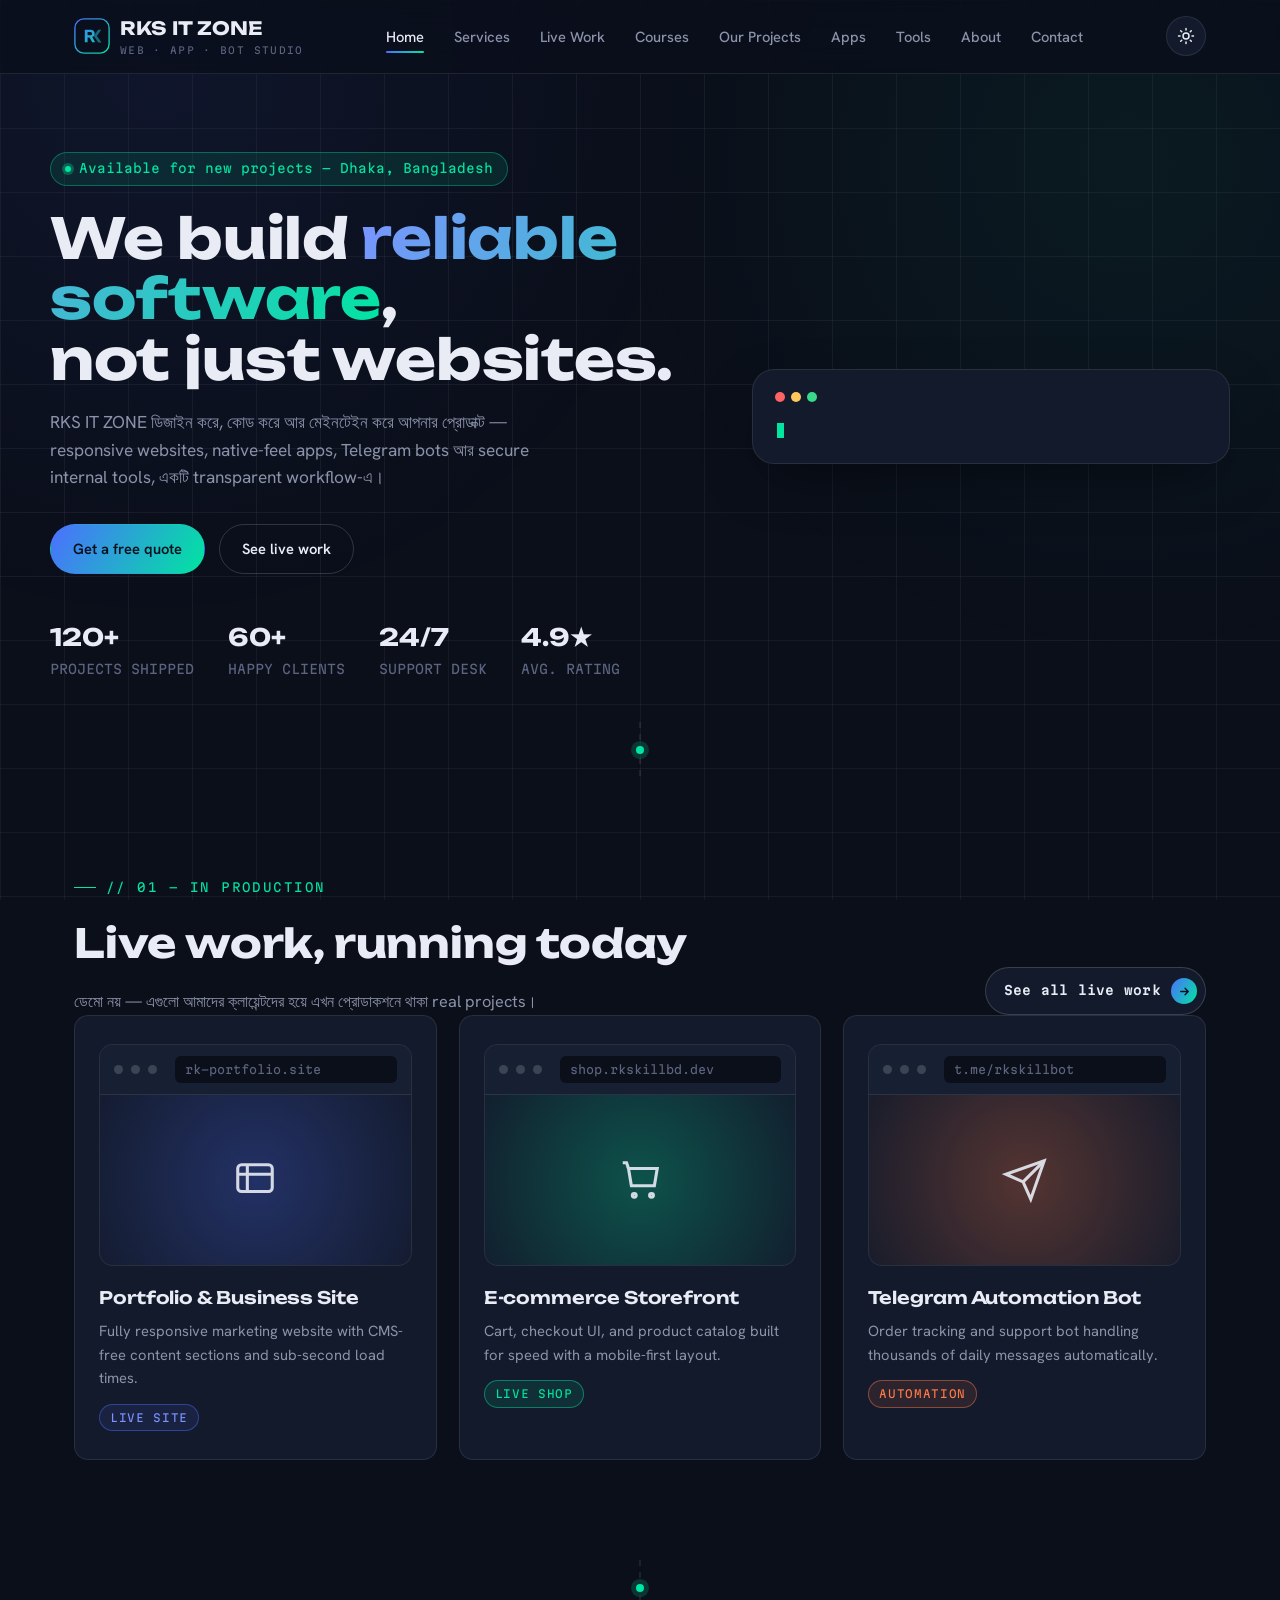
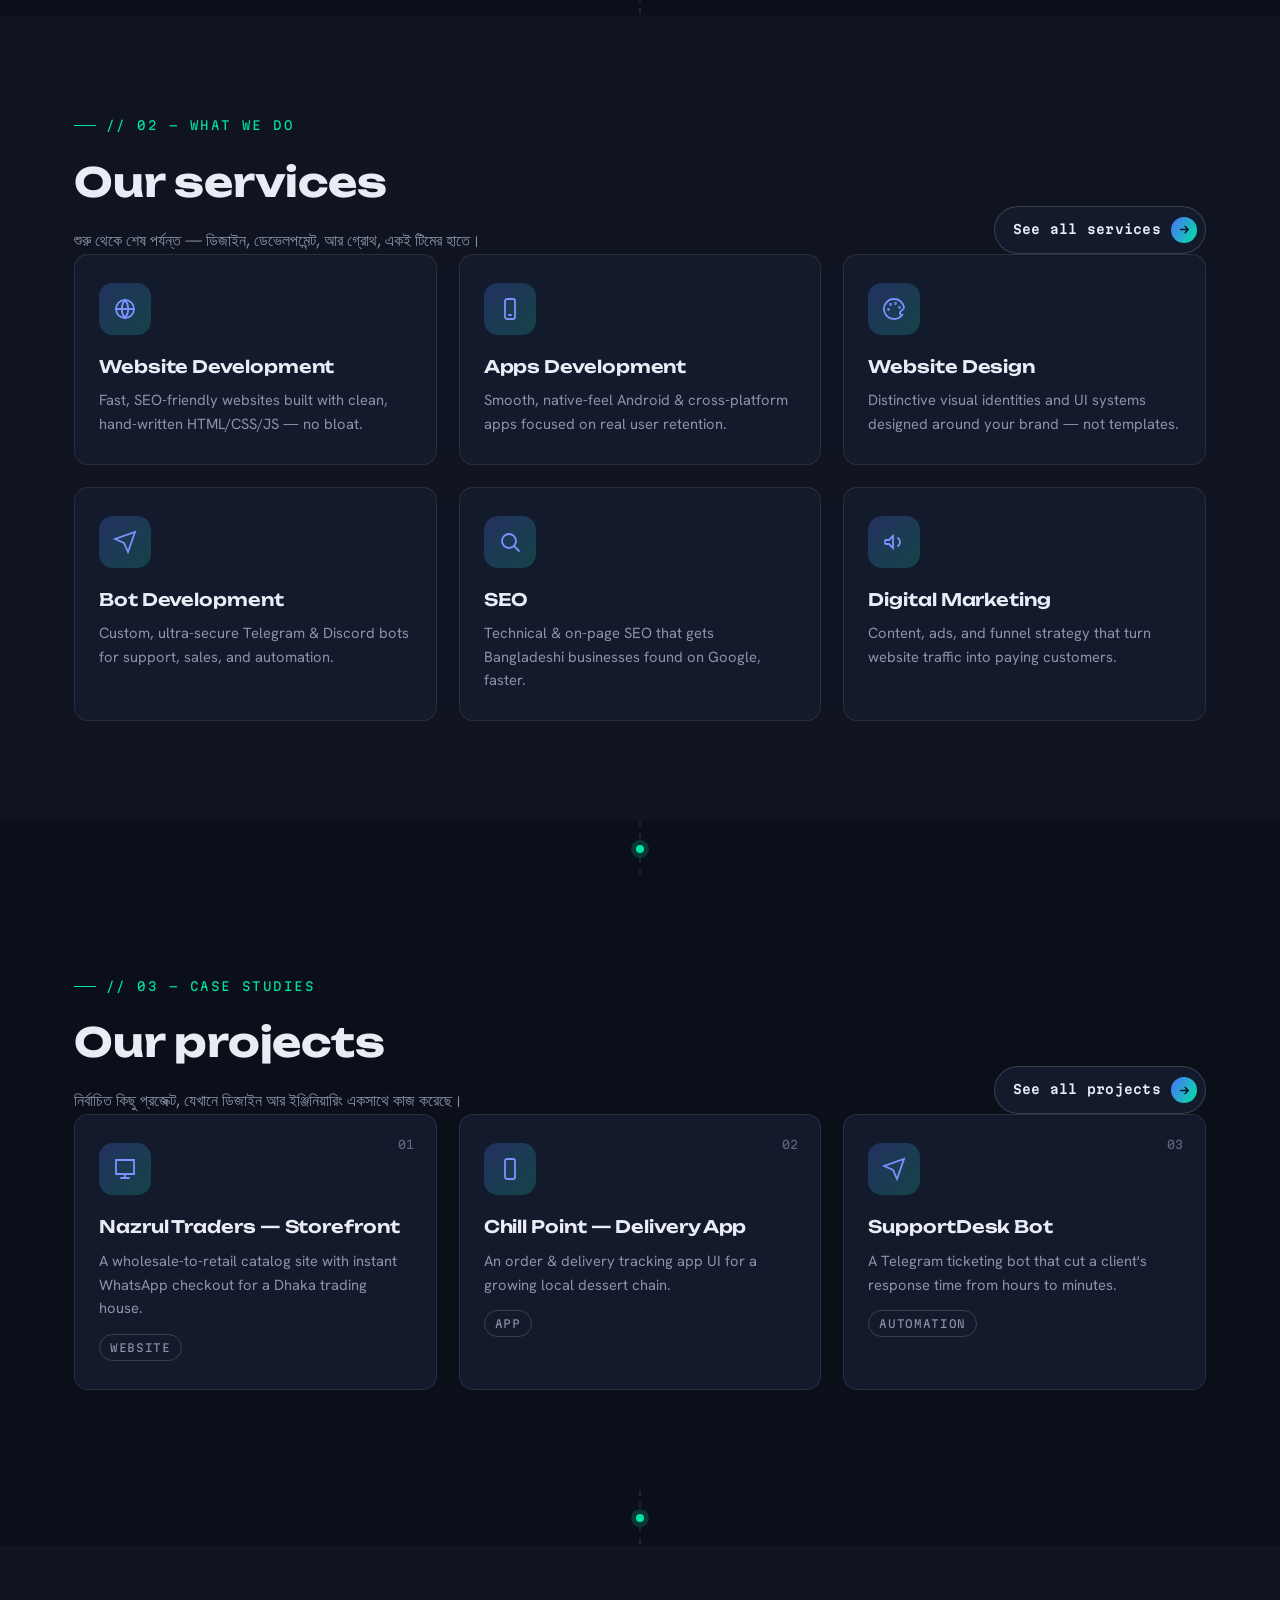
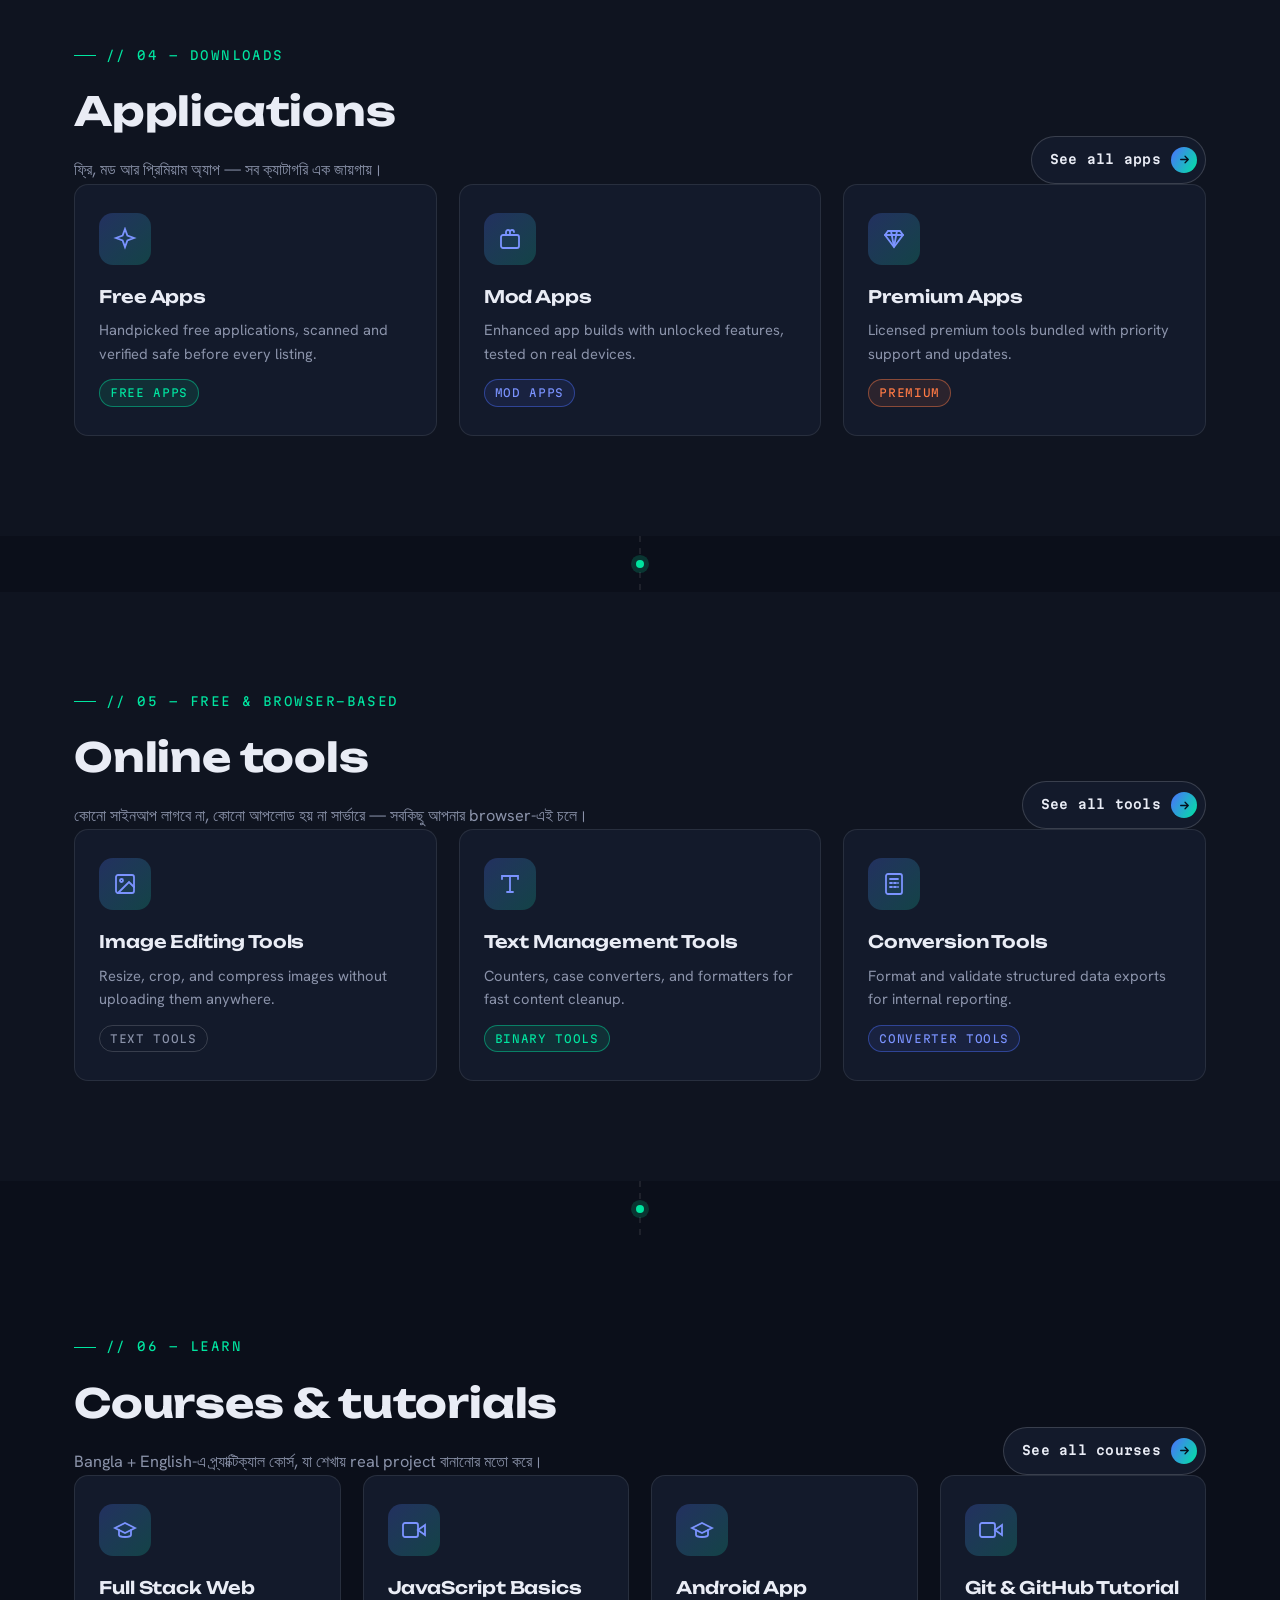
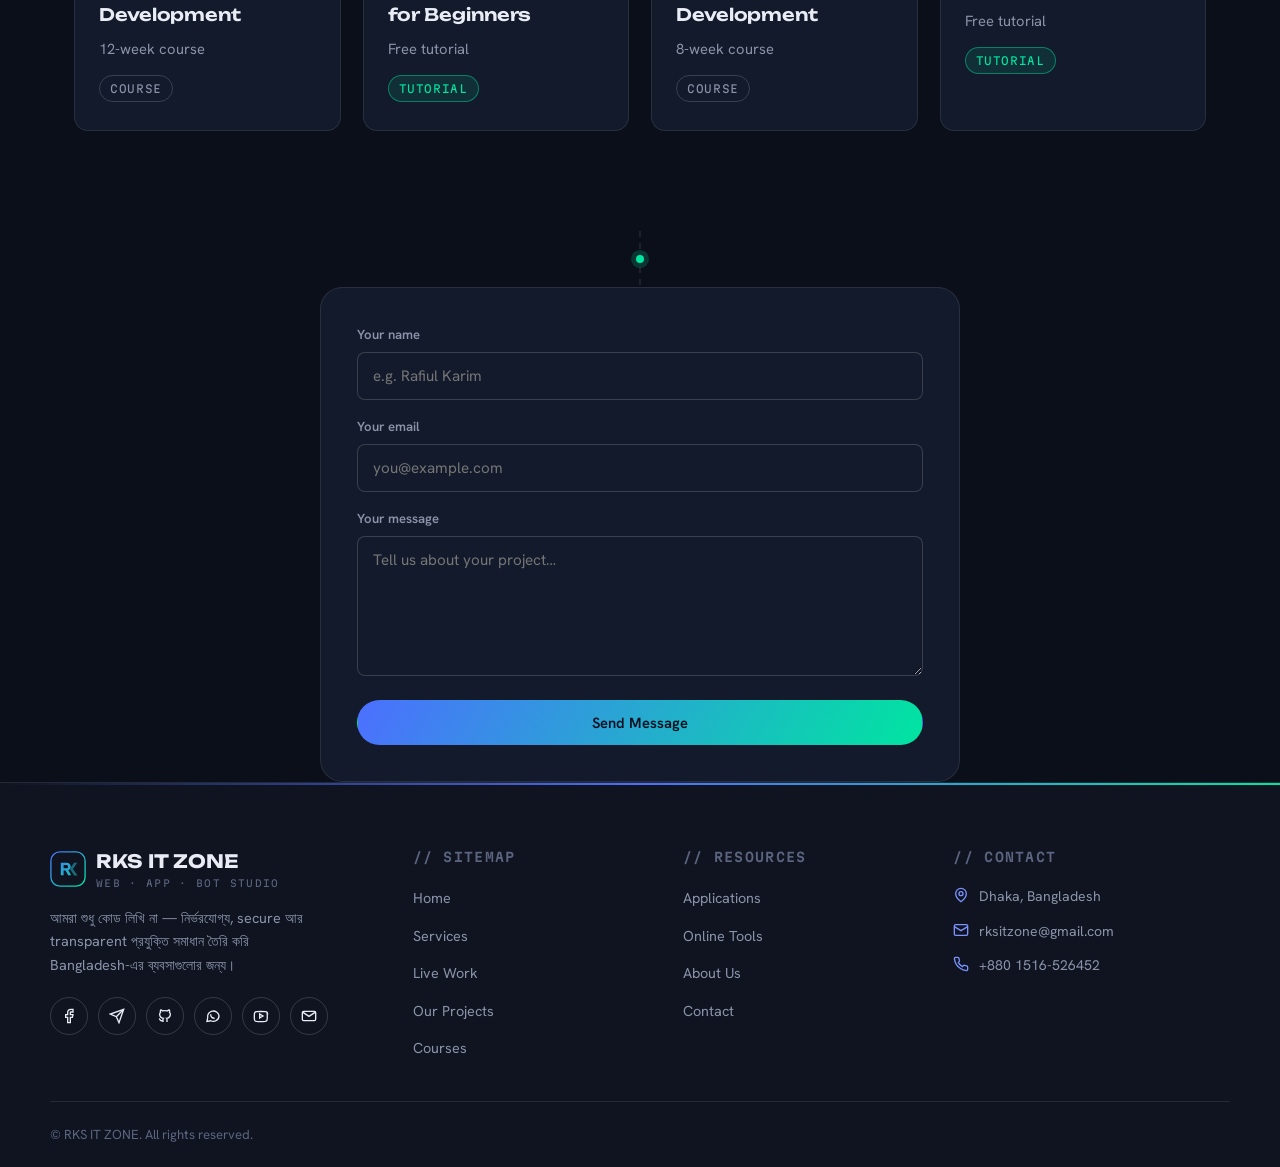
==== index.html @ 2e03ddd9 "Update index.html" ====
<!DOCTYPE html>
<html lang="en" data-theme="dark">

<head>
    <meta charset="UTF-8">
    <meta name="viewport" content="width=device-width, initial-scale=1.0">
    <title>RKS IT ZONE — Web, App &amp; Bot Development Studio in Bangladesh</title>
    <meta name="description"
        content="RKS IT ZONE is a Bangladesh-based development studio building responsive websites, mobile apps, Telegram bots, and developer tools — with a transparent, security-first workflow.">
    <link rel="icon" type="image/svg+xml" href="images/favicon.svg">
    <link rel="stylesheet" href="style.css">
    <meta name="google-site-verification" content="hAxzi0i2rWEuebNPVgdvdUCjqEjnAmSy7XuS-Y-HLOs" />
</head>

<body>
    
    <div class="circuit-bg"></div>

    <header class="site-header">
        <div class="navbar container">
            <a href="index.html" class="brand">
                <img src="images/logo.svg" alt="RKS IT ZONE logo" width="36" height="36">
                <span>RKS IT ZONE<small>Web · App · Bot Studio</small></span>
            </a>
            <nav class="nav-links" aria-label="Primary">
                <a href="index.html" class="active">Home</a>
                <a href="services.html">Services</a>
                <a href="live-work.html">Live Work</a>
                <a href="courses.html">Courses</a>
                <a href="projects.html">Our Projects</a>
                <a href="applications.html">Apps</a>
                <a href="tools.html">Tools</a>
                <a href="about.html">About</a>
                <a href="contact.html">Contact</a>
            </nav>
            <div class="nav-actions">
                <button class="theme-toggle" aria-label="Toggle color theme">
                    <svg class="sun" viewBox="0 0 24 24" fill="none" stroke="currentColor" stroke-width="2"
                        stroke-linecap="round">
                        <circle cx="12" cy="12" r="4" />
                        <path
                            d="M12 2v2M12 20v2M4.9 4.9l1.4 1.4M17.7 17.7l1.4 1.4M2 12h2M20 12h2M4.9 19.1l1.4-1.4M17.7 6.3l1.4-1.4" />
                    </svg>
                    <svg class="moon" viewBox="0 0 24 24" fill="none" stroke="currentColor" stroke-width="2"
                        stroke-linecap="round">
                        <path d="M21 12.8A9 9 0 1 1 11.2 3a7 7 0 0 0 9.8 9.8Z" />
                    </svg>
                </button>
                <button class="nav-burger" aria-label="Toggle menu"><span></span></button>
            </div>
        </div>
    </header>

    <main>
        <!-- ============ MASTHEAD / HERO ============ -->
        <section class="hero container">
            <div class="hero-grid">
                <div>
                    <span class="hero-eyebrow"><span class="dot"></span>Available for new projects — Dhaka,
                        Bangladesh</span>
                    <h1>We build <span class="grad">reliable software</span>,<br>not just websites.</h1>
                    <p class="lead">RKS IT ZONE ডিজাইন করে, কোড করে আর মেইনটেইন করে আপনার প্রোডাক্ট — responsive
                        websites, native-feel apps, Telegram bots আর secure internal tools, একটি transparent workflow-এ।
                    </p>
                    <div class="hero-cta">
                        <a href="contact.html" class="btn btn-primary">Get a free quote</a>
                        <a href="live-work.html" class="btn btn-outline">See live work</a>
                    </div>
                    <div class="hero-stats">
                        <div><strong>120+</strong><span>PROJECTS SHIPPED</span></div>
                        <div><strong>60+</strong><span>HAPPY CLIENTS</span></div>
                        <div><strong>24/7</strong><span>SUPPORT DESK</span></div>
                        <div><strong>4.9★</strong><span>AVG. RATING</span></div>
                    </div>
                </div>
                <div class="hero-panel">
                    <div class="dots"><span></span><span></span><span></span></div>
                    <pre class="mono"
                        data-type-lines='["<span class=\"cm\">// deploying your idea…</span>","<span class=\"kw\">const</span> studio = <span class=\"kw\">new</span> RKSkillBD();","studio.<span class=\"st\">build</span>([","  <span class=\"st\">\"website\"</span>, <span class=\"st\">\"mobile app\"</span>,","  <span class=\"st\">\"telegram bot\"</span>, <span class=\"st\">\"seo\"</span>","]);","studio.<span class=\"st\">deploy</span>(); <span class=\"cm\">// ✓ live in prod</span>"]'><span class="type-cursor"></span></pre>
                </div>
            </div>
        </section>

        <div class="trace" aria-hidden="true"></div>

        <!-- ============ LIVE WORK ============ -->
        <section class="section" id="live-work">
            <div class="container">
                <div class="section-top">
                    <div class="section-head" style="margin-bottom:0">
                        <span class="eyebrow">// 01 — In Production</span>
                        <h2>Live work, running today</h2>
                        <p>ডেমো নয় — এগুলো আমাদের ক্লায়েন্টদের হয়ে এখন প্রোডাকশনে থাকা real projects।</p>
                    </div>
                    <a href="live-work.html" class="see-all">See all live work<span><svg viewBox="0 0 24 24" fill="none"
                                stroke="currentColor" stroke-width="2.4" stroke-linecap="round" stroke-linejoin="round">
                                <path d="M5 12h14M13 6l6 6-6 6" />
                            </svg></span></a>
                </div>
                <div class="grid grid-3">
                    <div class="card">
                        <div class="browser-frame">
                            <div class="browser-bar"><span></span><span></span><span></span>
                                <div class="url mono">rk-portfolio.site</div>
                            </div>
                            <div class="browser-screen" style="--gscolor:var(--primary)">
                                <div class="glow"></div>
                                <svg viewBox="0 0 24 24" fill="none" stroke="currentColor" stroke-width="1.6">
                                    <rect x="3" y="4" width="18" height="14" rx="2" />
                                    <path d="M3 9h18M8 4v14" />
                                </svg>
                            </div>
                        </div>
                        <h3 style="margin-top:18px">Portfolio &amp; Business Site</h3>
                        <p>Fully responsive marketing website with CMS-free content sections and sub-second load times.
                        </p>
                        <span class="tag tag-primary">Live Site</span>
                    </div>
                    <div class="card">
                        <div class="browser-frame">
                            <div class="browser-bar"><span></span><span></span><span></span>
                                <div class="url mono">shop.rkskillbd.dev</div>
                            </div>
                            <div class="browser-screen" style="--gscolor:var(--accent)">
                                <div class="glow"></div>
                                <svg viewBox="0 0 24 24" fill="none" stroke="currentColor" stroke-width="1.6">
                                    <path d="M6 6h15l-1.5 9h-12z" />
                                    <circle cx="9" cy="20" r="1" />
                                    <circle cx="18" cy="20" r="1" />
                                    <path d="M3 3h2l1 3" />
                                </svg>
                            </div>
                        </div>
                        <h3 style="margin-top:18px">E-commerce Storefront</h3>
                        <p>Cart, checkout UI, and product catalog built for speed with a mobile-first layout.</p>
                        <span class="tag tag-accent">Live Shop</span>
                    </div>
                    <div class="card">
                        <div class="browser-frame">
                            <div class="browser-bar"><span></span><span></span><span></span>
                                <div class="url mono">t.me/rkskillbot</div>
                            </div>
                            <div class="browser-screen" style="--gscolor:var(--warm)">
                                <div class="glow"></div>
                                <svg viewBox="0 0 24 24" fill="none" stroke="currentColor" stroke-width="1.6">
                                    <path d="m22 2-7 20-4-9-9-4Z" />
                                    <path d="M22 2 11 13" />
                                </svg>
                            </div>
                        </div>
                        <h3 style="margin-top:18px">Telegram Automation Bot</h3>
                        <p>Order tracking and support bot handling thousands of daily messages automatically.</p>
                        <span class="tag tag-warm">Automation</span>
                    </div>
                </div>
            </div>
        </section>

        <div class="trace" aria-hidden="true"></div>

        <!-- ============ OUR SERVICES ============ -->
        <section class="section section-alt" id="services">
            <div class="container">
                <div class="section-top">
                    <div class="section-head" style="margin-bottom:0">
                        <span class="eyebrow">// 02 — What We Do</span>
                        <h2>Our services</h2>
                        <p>শুরু থেকে শেষ পর্যন্ত — ডিজাইন, ডেভেলপমেন্ট, আর গ্রোথ, একই টিমের হাতে।</p>
                    </div>
                    <a href="services.html" class="see-all">See all services<span><svg viewBox="0 0 24 24" fill="none"
                                stroke="currentColor" stroke-width="2.4" stroke-linecap="round" stroke-linejoin="round">
                                <path d="M5 12h14M13 6l6 6-6 6" />
                            </svg></span></a>
                </div>
                <div class="grid grid-3">
                    <div class="card">
                        <div class="icon-tile"><svg viewBox="0 0 24 24" fill="none" stroke="currentColor"
                                stroke-width="1.8" stroke-linecap="round">
                                <circle cx="12" cy="12" r="9" />
                                <path d="M3 12h18M12 3a14 14 0 0 1 0 18 14 14 0 0 1 0-18Z" />
                            </svg></div>
                        <h3>Website Development</h3>
                        <p>Fast, SEO-friendly websites built with clean, hand-written HTML/CSS/JS — no bloat.</p>
                    </div>
                    <div class="card">
                        <div class="icon-tile"><svg viewBox="0 0 24 24" fill="none" stroke="currentColor"
                                stroke-width="1.8" stroke-linecap="round">
                                <rect x="7" y="2" width="10" height="20" rx="2" />
                                <path d="M11 18h2" />
                            </svg></div>
                        <h3>Apps Development</h3>
                        <p>Smooth, native-feel Android &amp; cross-platform apps focused on real user retention.</p>
                    </div>
                    <div class="card">
                        <div class="icon-tile"><svg viewBox="0 0 24 24" fill="none" stroke="currentColor"
                                stroke-width="1.8" stroke-linecap="round">
                                <circle cx="13.5" cy="6.5" r=".5" />
                                <circle cx="17.5" cy="10.5" r=".5" />
                                <circle cx="8.5" cy="7.5" r=".5" />
                                <circle cx="6.5" cy="12.5" r=".5" />
                                <path d="M12 2a10 10 0 1 0 8 16c-1 0-2-1-2-2 0-3 4-2 4-6a10 10 0 0 0-10-8Z" />
                            </svg></div>
                        <h3>Website Design</h3>
                        <p>Distinctive visual identities and UI systems designed around your brand — not templates.</p>
                    </div>
                    <div class="card">
                        <div class="icon-tile"><svg viewBox="0 0 24 24" fill="none" stroke="currentColor"
                                stroke-width="1.8" stroke-linecap="round">
                                <path d="m22 2-7 20-4-9-9-4Z" />
                            </svg></div>
                        <h3>Bot Development</h3>
                        <p>Custom, ultra-secure Telegram &amp; Discord bots for support, sales, and automation.</p>
                    </div>
                    <div class="card">
                        <div class="icon-tile"><svg viewBox="0 0 24 24" fill="none" stroke="currentColor"
                                stroke-width="1.8" stroke-linecap="round">
                                <circle cx="11" cy="11" r="7" />
                                <path d="m21 21-4.3-4.3" />
                            </svg></div>
                        <h3>SEO</h3>
                        <p>Technical &amp; on-page SEO that gets Bangladeshi businesses found on Google, faster.</p>
                    </div>
                    <div class="card">
                        <div class="icon-tile"><svg viewBox="0 0 24 24" fill="none" stroke="currentColor"
                                stroke-width="1.8" stroke-linecap="round">
                                <path d="M3 11v2a1 1 0 0 0 1 1h3l4 4V6L7 10H4a1 1 0 0 0-1 1Z" />
                                <path d="M16 8a5 5 0 0 1 0 8" />
                            </svg></div>
                        <h3>Digital Marketing</h3>
                        <p>Content, ads, and funnel strategy that turn website traffic into paying customers.</p>
                    </div>
                </div>
            </div>
        </section>

        <div class="trace" aria-hidden="true"></div>

        <!-- ============ OUR PROJECTS ============ -->
        <section class="section" id="projects">
            <div class="container">
                <div class="section-top">
                    <div class="section-head" style="margin-bottom:0">
                        <span class="eyebrow">// 03 — Case Studies</span>
                        <h2>Our projects</h2>
                        <p>নির্বাচিত কিছু প্রজেক্ট, যেখানে ডিজাইন আর ইঞ্জিনিয়ারিং একসাথে কাজ করেছে।</p>
                    </div>
                    <a href="projects.html" class="see-all">See all projects<span><svg viewBox="0 0 24 24" fill="none"
                                stroke="currentColor" stroke-width="2.4" stroke-linecap="round" stroke-linejoin="round">
                                <path d="M5 12h14M13 6l6 6-6 6" />
                            </svg></span></a>
                </div>
                <div class="grid grid-3">
                    <div class="card">
                        <span class="card-index mono">01</span>
                        <div class="icon-tile"><svg viewBox="0 0 24 24" fill="none" stroke="currentColor"
                                stroke-width="1.8" stroke-linecap="round">
                                <path d="M3 3h18v14H3z" />
                                <path d="M8 21h8M12 17v4" />
                            </svg></div>
                        <h3>Nazrul Traders — Storefront</h3>
                        <p>A wholesale-to-retail catalog site with instant WhatsApp checkout for a Dhaka trading house.
                        </p>
                        <span class="tag">Website</span>
                    </div>
                    <div class="card">
                        <span class="card-index mono">02</span>
                        <div class="icon-tile"><svg viewBox="0 0 24 24" fill="none" stroke="currentColor"
                                stroke-width="1.8" stroke-linecap="round">
                                <rect x="7" y="2" width="10" height="20" rx="2" />
                            </svg></div>
                        <h3>Chill Point — Delivery App</h3>
                        <p>An order &amp; delivery tracking app UI for a growing local dessert chain.</p>
                        <span class="tag">App</span>
                    </div>
                    <div class="card">
                        <span class="card-index mono">03</span>
                        <div class="icon-tile"><svg viewBox="0 0 24 24" fill="none" stroke="currentColor"
                                stroke-width="1.8" stroke-linecap="round">
                                <path d="m22 2-7 20-4-9-9-4Z" />
                            </svg></div>
                        <h3>SupportDesk Bot</h3>
                        <p>A Telegram ticketing bot that cut a client's response time from hours to minutes.</p>
                        <span class="tag">Automation</span>
                    </div>
                </div>
            </div>
        </section>

        <div class="trace" aria-hidden="true"></div>

        <!-- ============ APPLICATIONS ============ -->
        <section class="section section-alt" id="applications">
            <div class="container">
                <div class="section-top">
                    <div class="section-head" style="margin-bottom:0">
                        <span class="eyebrow">// 04 — Downloads</span>
                        <h2>Applications</h2>
                        <p>ফ্রি, মড আর প্রিমিয়াম অ্যাপ — সব ক্যাটাগরি এক জায়গায়।</p>
                    </div>
                    <a href="applications.html" class="see-all">See all apps<span><svg viewBox="0 0 24 24" fill="none"
                                stroke="currentColor" stroke-width="2.4" stroke-linecap="round" stroke-linejoin="round">
                                <path d="M5 12h14M13 6l6 6-6 6" />
                            </svg></span></a>
                </div>
                <div class="grid grid-3">
                    <div class="card">
                        <div class="icon-tile"><svg viewBox="0 0 24 24" fill="none" stroke="currentColor"
                                stroke-width="1.8" stroke-linecap="round">
                                <path d="m12 2 2.4 6.6L21 11l-6.6 2.4L12 20l-2.4-6.6L3 11l6.6-2.4Z" />
                            </svg></div>
                        <h3>Free Apps</h3>
                        <p>Handpicked free applications, scanned and verified safe before every listing.</p>
                        <span class="tag tag-accent">Free Apps</span>
                    </div>
                    <div class="card">
                        <div class="icon-tile"><svg viewBox="0 0 24 24" fill="none" stroke="currentColor"
                                stroke-width="1.8" stroke-linecap="round">
                                <rect x="3" y="8" width="18" height="13" rx="2" />
                                <path d="M12 8V5a2 2 0 0 1 4 0M8 8V5a2 2 0 0 1 4 0" />
                            </svg></div>
                        <h3>Mod Apps</h3>
                        <p>Enhanced app builds with unlocked features, tested on real devices.</p>
                        <span class="tag tag-primary">Mod Apps</span>
                    </div>
                    <div class="card">
                        <div class="icon-tile"><svg viewBox="0 0 24 24" fill="none" stroke="currentColor"
                                stroke-width="1.8" stroke-linecap="round">
                                <path d="M3 8 6 4h12l3 4-9 12z" />
                                <path d="M3 8h18M9 4l3 16 3-16" />
                            </svg></div>
                        <h3>Premium Apps</h3>
                        <p>Licensed premium tools bundled with priority support and updates.</p>
                        <span class="tag tag-warm">Premium</span>
                    </div>
                </div>
            </div>
        </section>

        <div class="trace" aria-hidden="true"></div>

        <!-- ============ ONLINE TOOLS ============ -->
        <section class="section section-alt" id="tools">
            <div class="container">
                <div class="section-top">
                    <div class="section-head" style="margin-bottom:0">
                        <span class="eyebrow">// 05 — Free &amp; Browser-Based</span>
                        <h2>Online tools</h2>
                        <p>কোনো সাইনআপ লাগবে না, কোনো আপলোড হয় না সার্ভারে — সবকিছু আপনার browser-এই চলে।</p>
                    </div>
                    <a href="tools.html" class="see-all">See all tools<span><svg viewBox="0 0 24 24" fill="none"
                                stroke="currentColor" stroke-width="2.4" stroke-linecap="round" stroke-linejoin="round">
                                <path d="M5 12h14M13 6l6 6-6 6" />
                            </svg></span></a>
                </div>
                <div class="grid grid-3">
                    <div class="card">
                        <div class="icon-tile"><svg viewBox="0 0 24 24" fill="none" stroke="currentColor"
                                stroke-width="1.8" stroke-linecap="round">
                                <rect x="3" y="3" width="18" height="18" rx="2" />
                                <circle cx="8.5" cy="8.5" r="1.5" />
                                <path d="m21 15-5-5L5 21" />
                            </svg></div>
                        <h3>Image Editing Tools</h3>
                        <p>Resize, crop, and compress images without uploading them anywhere.</p>
                        <span class="tag">Text Tools</span>
                    </div>
                    <div class="card">
                        <div class="icon-tile"><svg viewBox="0 0 24 24" fill="none" stroke="currentColor"
                                stroke-width="1.8" stroke-linecap="round">
                                <path d="M4 7V4h16v3M9 20h6M12 4v16" />
                            </svg></div>
                        <h3>Text Management Tools</h3>
                        <p>Counters, case converters, and formatters for fast content cleanup.</p>
                        <span class="tag tag-accent">Binary Tools</span>
                    </div>
                    <div class="card">
                        <div class="icon-tile"><svg viewBox="0 0 24 24" fill="none" stroke="currentColor"
                                stroke-width="1.8" stroke-linecap="round">
                                <rect x="4" y="2" width="16" height="20" rx="2" />
                                <path d="M8 7h8M8 11h2M12 11h2M16 11h0M8 15h2M12 15h2M16 15h0" />
                            </svg></div>
                        <h3>Conversion Tools</h3>
                        <p>Format and validate structured data exports for internal reporting.</p>
                        <span class="tag tag-primary">Converter Tools</span>
                    </div>
                </div>
            </div>
        </section>

        <div class="trace" aria-hidden="true"></div>

        <!-- ============ COURSES & TUTORIALS ============ -->
        <section class="section" id="courses">
            <div class="container">
                <div class="section-top">
                    <div class="section-head" style="margin-bottom:0">
                        <span class="eyebrow">// 06 — Learn</span>
                        <h2>Courses &amp; tutorials</h2>
                        <p>Bangla + English-এ প্র্যাক্টিক্যাল কোর্স, যা শেখায় real project বানানোর মতো করে।</p>
                    </div>
                    <a href="courses.html" class="see-all">See all courses<span><svg viewBox="0 0 24 24" fill="none"
                                stroke="currentColor" stroke-width="2.4" stroke-linecap="round" stroke-linejoin="round">
                                <path d="M5 12h14M13 6l6 6-6 6" />
                            </svg></span></a>
                </div>
                <div class="grid grid-4">
                    <div class="card">
                        <div class="icon-tile"><svg viewBox="0 0 24 24" fill="none" stroke="currentColor"
                                stroke-width="1.8" stroke-linecap="round">
                                <path d="M22 10 12 5 2 10l10 5 10-5Z" />
                                <path d="M6 12v5c0 1.1 2.7 2 6 2s6-.9 6-2v-5" />
                            </svg></div>
                        <h3>Full Stack Web Development</h3>
                        <p>12-week course</p>
                        <span class="tag">Course</span>
                    </div>
                    <div class="card">
                        <div class="icon-tile"><svg viewBox="0 0 24 24" fill="none" stroke="currentColor"
                                stroke-width="1.8" stroke-linecap="round">
                                <path d="m23 7-7 5 7 5V7Z" />
                                <rect x="1" y="5" width="15" height="14" rx="2" />
                            </svg></div>
                        <h3>JavaScript Basics for Beginners</h3>
                        <p>Free tutorial</p>
                        <span class="tag tag-accent">Tutorial</span>
                    </div>
                    <div class="card">
                        <div class="icon-tile"><svg viewBox="0 0 24 24" fill="none" stroke="currentColor"
                                stroke-width="1.8" stroke-linecap="round">
                                <path d="M22 10 12 5 2 10l10 5 10-5Z" />
                                <path d="M6 12v5c0 1.1 2.7 2 6 2s6-.9 6-2v-5" />
                            </svg></div>
                        <h3>Android App Development</h3>
                        <p>8-week course</p>
                        <span class="tag">Course</span>
                    </div>
                    <div class="card">
                        <div class="icon-tile"><svg viewBox="0 0 24 24" fill="none" stroke="currentColor"
                                stroke-width="1.8" stroke-linecap="round">
                                <path d="m23 7-7 5 7 5V7Z" />
                                <rect x="1" y="5" width="15" height="14" rx="2" />
                            </svg></div>
                        <h3>Git &amp; GitHub Tutorial</h3>
                        <p>Free tutorial</p>
                        <span class="tag tag-accent">Tutorial</span>
                    </div>
                </div>
            </div>
        </section>

        <div class="trace" aria-hidden="true"></div>

        <!-- ============ CONTACT ============ -->
        <form action="https://formsubmit.co/rksitzone@gmail.com" method="POST"
            style="max-width:640px;margin:0 auto;background:var(--surface);border:1px solid var(--border);border-radius:var(--radius-l);padding:36px">

            <!-- Disable Captcha -->
            <input type="hidden" name="_captcha" value="false">
            <!-- Email Subject -->
            <input type="hidden" name="_subject" value="New Portfolio Contact Form">
            <div class="field">
                <label for="name">Your name</label>
                <input id="name" name="Name" type="text" placeholder="e.g. Rafiul Karim" required>
            </div>
            <div class="field">
                <label for="email">Your email</label>
                <input id="email" name="Email" type="email" placeholder="you@example.com" required>
            </div>
            <div class="field">
                <label for="message">Your message</label>
                <textarea id="message" name="Message" placeholder="Tell us about your project…" required></textarea>
            </div>
            <button type="submit" class="btn btn-primary btn-block">
                Send Message
            </button>
        </form>
    </main>

    <footer class="site-footer">
        <div class="container footer-top">
            <div class="footer-brand">
                <a href="index.html" class="brand">
                    <img src="images/logo.svg" alt="RKS IT ZONE logo" width="36" height="36">
                    <span>RKS IT ZONE<small>Web · App · Bot Studio</small></span>
                </a>
                <p>আমরা শুধু কোড লিখি না — নির্ভরযোগ্য, secure আর transparent প্রযুক্তি সমাধান তৈরি করি Bangladesh-এর
                    ব্যবসাগুলোর জন্য।</p>
                <div class="footer-social">
                    <a href="#" aria-label="Facebook"><svg viewBox="0 0 24 24" fill="none" stroke="currentColor"
                            stroke-width="2">
                            <path d="M18 2h-3a5 5 0 0 0-5 5v3H7v4h3v8h4v-8h3l1-4h-4V7a1 1 0 0 1 1-1h3z" />
                        </svg></a>
                    <a href="#" aria-label="Telegram"><svg viewBox="0 0 24 24" fill="none" stroke="currentColor"
                            stroke-width="2">
                            <path d="m22 2-7 20-4-9-9-4Z" />
                            <path d="M22 2 11 13" />
                        </svg></a>
                    <a href="#" aria-label="GitHub"><svg viewBox="0 0 24 24" fill="none" stroke="currentColor"
                            stroke-width="2">
                            <path
                                d="M9 19c-4.3 1.4-4.3-2.5-6-3m12 5v-3.5c0-1 .1-1.4-.5-2 2.8-.3 5.5-1.4 5.5-6a4.6 4.6 0 0 0-1.3-3.2 4.2 4.2 0 0 0-.1-3.2s-1.1-.3-3.5 1.3a12.3 12.3 0 0 0-6.2 0C6.5 2.8 5.4 3.1 5.4 3.1a4.2 4.2 0 0 0-.1 3.2A4.6 4.6 0 0 0 4 9.5c0 4.6 2.7 5.7 5.5 6-.6.6-.6 1.2-.5 2V21" />
                        </svg></a>
                    <a href="#" aria-label="WhatsApp"><svg viewBox="0 0 24 24" fill="none" stroke="currentColor"
                            stroke-width="2">
                            <path d="M21 11.5a8.5 8.5 0 0 1-12.4 7.6L3 20l1-5.3A8.5 8.5 0 1 1 21 11.5Z" />
                            <path d="M8.5 9.5c0 3.5 2.5 6 6 6" />
                        </svg></a>
                    <a href="#" aria-label="YouTube"><svg viewBox="0 0 24 24" fill="none" stroke="currentColor"
                            stroke-width="2">
                            <path
                                d="M21.8 8.4s-.2-1.5-.8-2.1c-.8-.8-1.7-.8-2.1-.9C16.1 5 12 5 12 5s-4.1 0-6.9.4c-.4.1-1.3.1-2.1.9-.6.6-.8 2.1-.8 2.1S2 10.1 2 11.9v1.8c0 1.8.2 3.5.2 3.5s.2 1.5.8 2.1c.8.8 1.9.7 2.4.8 1.7.2 7.3.4 7.3.4a112 112 0 0 0 5.6-.5c.4-.1 1.3-.1 2.1-.9.6-.6.8-2.1.8-2.1s.2-1.7.2-3.5v-1.8c0-1.8-.2-3.5-.2-3.5Z" />
                            <path d="m10 15 5-3-5-3Z" />
                        </svg></a>
                    <a href="#" aria-label="Gmail"><svg viewBox="0 0 24 24" fill="none" stroke="currentColor"
                            stroke-width="2">
                            <rect x="2" y="5" width="20" height="14" rx="2" />
                            <path d="m3 6.5 9 6 9-6" />
                        </svg></a>
                </div>
            </div>
            <div class="footer-col">
                <h4>// Sitemap</h4>
                <ul>
                    <li><a href="index.html">Home</a></li>
                    <li><a href="services.html">Services</a></li>
                    <li><a href="live-work.html">Live Work</a></li>
                    <li><a href="projects.html">Our Projects</a></li>
                    <li><a href="courses.html">Courses</a></li>
                </ul>
            </div>
            <div class="footer-col">
                <h4>// Resources</h4>
                <ul>
                    <li><a href="applications.html">Applications</a></li>
                    <li><a href="tools.html">Online Tools</a></li>
                    <li><a href="about.html">About Us</a></li>
                    <li><a href="contact.html">Contact</a></li>
                </ul>
            </div>
            <div class="footer-col">
                <h4>// Contact</h4>
                <ul class="footer-contact">
                    <li><svg viewBox="0 0 24 24" fill="none" stroke="currentColor" stroke-width="2">
                            <path d="M20 10c0 6-8 12-8 12s-8-6-8-12a8 8 0 0 1 16 0Z" />
                            <circle cx="12" cy="10" r="3" />
                        </svg>Dhaka, Bangladesh</li>
                    <li><svg viewBox="0 0 24 24" fill="none" stroke="currentColor" stroke-width="2">
                            <rect x="2" y="4" width="20" height="16" rx="2" />
                            <path d="m2 7 10 6 10-6" />
                        </svg>rksitzone@gmail.com</li>
                    <li><svg viewBox="0 0 24 24" fill="none" stroke="currentColor" stroke-width="2">
                            <path
                                d="M22 16.9v3a2 2 0 0 1-2.2 2 19.8 19.8 0 0 1-8.6-3.1 19.5 19.5 0 0 1-6-6A19.8 19.8 0 0 1 2.1 4.2 2 2 0 0 1 4 2h3a2 2 0 0 1 2 1.7c.1.9.3 1.8.6 2.7a2 2 0 0 1-.4 2.1L8 9.9a16 16 0 0 0 6 6l1.4-1.4a2 2 0 0 1 2.1-.4c.9.3 1.8.5 2.7.6a2 2 0 0 1 1.8 2Z" />
                        </svg>+880 1516-526452</li>
                </ul>
            </div>
        </div>
        <div class="container footer-bottom">
            <span>© <span class="js-year"></span> RKS IT ZONE. All rights reserved.</span>
        </div>
    </footer>

    <script src="script.js"></script>
</body>

</html>
---- style.css ----
/* ==========================================================================
   RK SKILL BD — Core Stylesheet
   Design system: "Circuit" — a dark PCB-trace identity for a Bangladeshi
   web/app/bot development studio. See README notes in script.js header.
   ========================================================================== */

@import url('https://fonts.googleapis.com/css2?family=Unbounded:wght@500;600;700;800&family=Hanken+Grotesk:wght@400;500;600;700&family=Martian+Mono:wght@400;500;600&display=swap');

:root{
  /* ---- Dark theme (default) ---- */
  --bg: #0B0F1A;
  --bg-alt: #0F1420;
  --surface: #131A2B;
  --surface-2: #171F33;
  --border: rgba(255,255,255,.09);
  --border-strong: rgba(255,255,255,.16);
  --text: #E9ECF5;
  --text-muted: #8B93AA;
  --text-dim: #5C6480;

  --primary: #4C6FFF;
  --primary-2: #7B93FF;
  --accent: #00E5A0;
  --accent-dim: #0B8F63;
  --warm: #FF7A45;

  --shadow: 0 20px 60px -20px rgba(0,0,0,.55);
  --radius-s: 8px;
  --radius-m: 14px;
  --radius-l: 22px;

  --font-display: 'Unbounded', 'Segoe UI', sans-serif;
  --font-body: 'Hanken Grotesk', 'Segoe UI', sans-serif;
  --font-mono: 'Martian Mono', ui-monospace, monospace;

  --container: 1180px;
}

[data-theme="light"]{
  --bg: #F4F6FB;
  --bg-alt: #EAEDF6;
  --surface: #FFFFFF;
  --surface-2: #FFFFFF;
  --border: rgba(15,20,35,.09);
  --border-strong: rgba(15,20,35,.16);
  --text: #12172A;
  --text-muted: #545E78;
  --text-dim: #838DA8;

  --primary: #3457E6;
  --primary-2: #2340C4;
  --accent: #0AA679;
  --accent-dim: #08805E;
  --warm: #E85F2A;

  --shadow: 0 20px 50px -24px rgba(20,30,60,.25);
}

*,*::before,*::after{ box-sizing:border-box; }
html{ scroll-behavior:smooth; overflow-x:hidden; width:100%; }
body{
  margin:0;
  background:var(--bg);
  color:var(--text);
  font-family:var(--font-body);
  line-height:1.6;
  -webkit-font-smoothing:antialiased;
  transition:background .35s ease, color .35s ease;
  overflow-x:hidden;
  width:100%;
  position:relative;
}
img,svg{ display:block; max-width:100%; }
a{ color:inherit; text-decoration:none; }
ul{ margin:0; padding:0; list-style:none; }
h1,h2,h3,h4{ font-family:var(--font-display); margin:0; letter-spacing:-.005em; font-weight:600; }
p{ margin:0; }
button{ font-family:inherit; cursor:pointer; }
input,textarea{ font-family:inherit; }

:focus-visible{
  outline:2px solid var(--accent);
  outline-offset:3px;
  border-radius:4px;
}

@media (prefers-reduced-motion: reduce){
  *{ animation-duration:.001ms !important; animation-iteration-count:1 !important; transition-duration:.001ms !important; scroll-behavior:auto !important; }
}

.container{ width:100%; max-width:var(--container); margin:0 auto; padding:0 24px; }
.mono{ font-family:var(--font-mono); }

/* ---- background texture: soft circuit grid ---- */
.circuit-bg{
  position:fixed; inset:0; z-index:-1; pointer-events:none;
  background-image:
    radial-gradient(circle at 12% 8%, rgba(76,111,255,.14), transparent 40%),
    radial-gradient(circle at 88% 18%, rgba(0,229,160,.10), transparent 38%),
    linear-gradient(var(--border) 1px, transparent 1px),
    linear-gradient(90deg, var(--border) 1px, transparent 1px);
  background-size:auto, auto, 64px 64px, 64px 64px;
  opacity:.55;
}
[data-theme="light"] .circuit-bg{ opacity:.35; }

/* ==========================================================================
   Navbar
   ========================================================================== */
.site-header{
  position:sticky; top:0; z-index:100;
  background:color-mix(in srgb, var(--bg) 78%, transparent);
  backdrop-filter:blur(14px) saturate(140%);
  border-bottom:1px solid var(--border);
}
.navbar{ display:flex; align-items:center; justify-content:space-between; gap:20px; padding:14px 24px; }
.brand{ display:flex; align-items:center; gap:10px; font-family:var(--font-display); font-weight:700; font-size:1.15rem; }
.brand small{ display:block; font-family:var(--font-mono); font-weight:400; font-size:.6rem; letter-spacing:.14em; color:var(--text-dim); text-transform:uppercase; }

.nav-links{ display:flex; align-items:center; gap:2px; }
.nav-links a{
  position:relative; padding:9px 14px; font-size:.92rem; font-weight:500; color:var(--text-muted);
  border-radius:var(--radius-s); transition:color .2s ease, background .2s ease;
  white-space:nowrap;
}
.nav-links a:hover{ color:var(--text); background:var(--surface); }
.nav-links a.active{ color:var(--text); }
.nav-links a.active::after{
  content:""; position:absolute; left:14px; right:14px; bottom:4px; height:2px;
  background:linear-gradient(90deg,var(--primary),var(--accent)); border-radius:2px;
}

.nav-actions{ display:flex; align-items:center; gap:10px; }
.theme-toggle{
  width:40px; height:40px; border-radius:50%; border:1px solid var(--border);
  background:var(--surface); color:var(--text); display:flex; align-items:center; justify-content:center;
  transition:border-color .2s ease, transform .2s ease;
}
.theme-toggle:hover{ border-color:var(--primary-2); transform:rotate(18deg); }
.theme-toggle svg{ width:18px; height:18px; }
.theme-toggle .moon{ display:none; }
[data-theme="light"] .theme-toggle .sun{ display:none; }
[data-theme="light"] .theme-toggle .moon{ display:block; }

.nav-burger{ display:none; width:40px; height:40px; border-radius:var(--radius-s); border:1px solid var(--border); background:var(--surface); align-items:center; justify-content:center; }
.nav-burger span, .nav-burger span::before, .nav-burger span::after{
  content:""; display:block; width:18px; height:2px; background:var(--text); position:relative; transition:.25s ease;
}
.nav-burger span::before{ position:absolute; top:-6px; }
.nav-burger span::after{ position:absolute; top:6px; }
.nav-burger.open span{ background:transparent; }
.nav-burger.open span::before{ top:0; transform:rotate(45deg); }
.nav-burger.open span::after{ top:0; transform:rotate(-45deg); }

/* ==========================================================================
   Buttons
   ========================================================================== */
.btn{
  display:inline-flex; align-items:center; gap:8px; justify-content:center;
  padding:12px 22px; border-radius:999px; font-weight:600; font-size:.92rem;
  border:1px solid transparent; transition:transform .18s ease, box-shadow .18s ease, background .2s ease, border-color .2s ease;
  white-space:nowrap;
}
.btn-primary{ background:linear-gradient(120deg,var(--primary),var(--accent)); color:#06101F; }
.btn-primary:hover{ transform:translateY(-2px); box-shadow:0 14px 30px -12px rgba(76,111,255,.55); }
.btn-outline{ background:transparent; border-color:var(--border-strong); color:var(--text); }
.btn-outline:hover{ border-color:var(--primary-2); color:var(--primary-2); transform:translateY(-2px); }
.btn-ghost{ background:var(--surface); border-color:var(--border); color:var(--text); }
.btn-ghost:hover{ border-color:var(--primary-2); }
.btn-sm{ padding:9px 16px; font-size:.82rem; }
.btn-block{ width:100%; }

/* ==========================================================================
   Section scaffolding + signature circuit-trace divider
   ========================================================================== */
.section{ padding:100px 0; position:relative; }
.section-alt{ background:var(--bg-alt); }
.section-tight{ padding:70px 0; }

.section-head{ display:flex; flex-direction:column; gap:14px; margin-bottom:52px; max-width:680px; }
.eyebrow{
  display:inline-flex; align-items:center; gap:10px; font-family:var(--font-mono); font-size:.76rem;
  letter-spacing:.12em; text-transform:uppercase; color:var(--accent);
}
.eyebrow::before{ content:""; width:22px; height:1px; background:var(--accent); }
.section-head h2{ font-size:clamp(1.7rem, 3.4vw, 2.5rem); font-weight:700; }
.section-head p{ color:var(--text-muted); font-size:1.02rem; max-width:60ch; }
.section-top{ display:flex; align-items:flex-end; justify-content:space-between; gap:24px; flex-wrap:wrap; }
.see-all{
  font-family:var(--font-mono); font-size:.78rem; font-weight:600; letter-spacing:.02em;
  color:var(--text); display:inline-flex; align-items:center; gap:10px;
  padding:10px 8px 10px 18px; border-radius:999px; border:1px solid var(--border-strong);
  background:var(--surface); position:relative; overflow:hidden; flex-shrink:0;
  transition:border-color .25s ease, color .25s ease, background .25s ease, transform .25s ease, box-shadow .25s ease;
}
.see-all span{
  display:inline-flex; align-items:center; justify-content:center; width:26px; height:26px;
  border-radius:50%; background:linear-gradient(120deg,var(--primary),var(--accent)); color:#06101F;
  transition:transform .3s cubic-bezier(.4,0,.2,1);
}
.see-all span svg{ width:13px; height:13px; }
.see-all:hover{
  color:var(--text); border-color:var(--primary-2); background:var(--surface-2);
  transform:translateY(-2px); box-shadow:0 10px 26px -14px rgba(76,111,255,.5);
}
.see-all:hover span{ transform:translateX(3px); }
.see-all:active{ transform:translateY(0); }

/* trace: a vertical PCB-style connector placed at page level between sections */
.trace{
  position:relative; height:56px; max-width:var(--container); margin:0 auto; padding:0 24px;
}
.trace::before{
  content:""; position:absolute; left:50%; top:0; bottom:0; width:1px; transform:translateX(-.5px);
  background:repeating-linear-gradient(180deg, var(--border-strong) 0 6px, transparent 6px 12px);
}
.trace::after{
  content:""; position:absolute; left:50%; top:50%; width:8px; height:8px; border-radius:50%;
  transform:translate(-50%,-50%); background:var(--accent); box-shadow:0 0 0 5px color-mix(in srgb, var(--accent) 18%, transparent);
}

/* ==========================================================================
   Cards
   ========================================================================== */
.grid{ display:grid; gap:22px; }
.grid-3{ grid-template-columns:repeat(3,1fr); }
.grid-2{ grid-template-columns:repeat(2,1fr); }
.grid-4{ grid-template-columns:repeat(4,1fr); }

.card{
  background:var(--surface); border:1px solid var(--border); border-radius:var(--radius-m);
  padding:28px 24px; transition:transform .25s ease, border-color .25s ease, box-shadow .25s ease, background .25s ease;
  position:relative; overflow:hidden;
}
.card::before{
  content:""; position:absolute; inset:0; padding:1px; border-radius:inherit;
  background:linear-gradient(135deg, transparent 40%, color-mix(in srgb, var(--primary) 40%, transparent) 100%);
  -webkit-mask:linear-gradient(#000 0 0) content-box, linear-gradient(#000 0 0);
  -webkit-mask-composite:xor; mask-composite:exclude; opacity:0; transition:opacity .3s ease;
}
.card:hover{ transform:translateY(-6px); border-color:var(--border-strong); box-shadow:var(--shadow); }
.card:hover::before{ opacity:1; }

.icon-tile{
  width:52px; height:52px; border-radius:14px; display:flex; align-items:center; justify-content:center;
  background:linear-gradient(135deg, color-mix(in srgb, var(--primary) 22%, var(--surface-2)), color-mix(in srgb, var(--accent) 18%, var(--surface-2)));
  color:var(--primary-2); margin-bottom:18px;
}
.icon-tile svg{ width:24px; height:24px; }

.card h3{ font-size:1.08rem; font-weight:600; margin-bottom:8px; }
.card p{ color:var(--text-muted); font-size:.92rem; }

.tag{
  display:inline-flex; align-items:center; font-family:var(--font-mono); font-size:.68rem; letter-spacing:.06em;
  text-transform:uppercase; padding:4px 10px; border-radius:999px; margin-top:14px; border:1px solid var(--border-strong);
  color:var(--text-muted);
}
.tag-accent{ color:var(--accent); border-color:color-mix(in srgb, var(--accent) 45%, transparent); background:color-mix(in srgb, var(--accent) 10%, transparent); }
.tag-warm{ color:var(--warm); border-color:color-mix(in srgb, var(--warm) 45%, transparent); background:color-mix(in srgb, var(--warm) 10%, transparent); }
.tag-primary{ color:var(--primary-2); border-color:color-mix(in srgb, var(--primary) 45%, transparent); background:color-mix(in srgb, var(--primary) 10%, transparent); }

.card-index{ position:absolute; top:20px; right:22px; font-family:var(--font-mono); font-size:.72rem; color:var(--text-dim); }

/* ==========================================================================
   Masthead / hero (home)
   ========================================================================== */
.hero{ padding:78px 0 40px; position:relative; }
.hero-grid{ display:grid; grid-template-columns:1.15fr .85fr; gap:56px; align-items:center; }
.hero-eyebrow{ display:inline-flex; align-items:center; gap:8px; font-family:var(--font-mono); font-size:.78rem; color:var(--accent); background:color-mix(in srgb, var(--accent) 10%, transparent); border:1px solid color-mix(in srgb, var(--accent) 35%, transparent); padding:6px 14px; border-radius:999px; margin-bottom:22px; }
.hero-eyebrow .dot{ width:6px; height:6px; border-radius:50%; background:var(--accent); box-shadow:0 0 0 3px color-mix(in srgb, var(--accent) 30%, transparent); animation:pulse 1.8s infinite; }
@keyframes pulse{ 0%,100%{ opacity:1 } 50%{ opacity:.35 } }
.hero h1{ font-size:clamp(2.3rem, 5vw, 3.5rem); line-height:1.08; font-weight:700; margin-bottom:20px; }
.hero h1 .grad{ background:linear-gradient(120deg,var(--primary-2),var(--accent)); -webkit-background-clip:text; background-clip:text; color:transparent; }
.hero p.lead{ color:var(--text-muted); font-size:1.08rem; max-width:52ch; margin-bottom:32px; }
.hero-cta{ display:flex; gap:14px; flex-wrap:wrap; margin-bottom:44px; }
.hero-stats{ display:flex; gap:34px; flex-wrap:wrap; }
.hero-stats div strong{ display:block; font-family:var(--font-display); font-size:1.5rem; }
.hero-stats div span{ font-size:.8rem; color:var(--text-dim); font-family:var(--font-mono); }

.hero-panel{
  background:var(--surface); border:1px solid var(--border); border-radius:var(--radius-l);
  padding:22px; box-shadow:var(--shadow); position:relative;
}
.hero-panel .dots{ display:flex; gap:6px; margin-bottom:16px; }
.hero-panel .dots span{ width:10px; height:10px; border-radius:50%; background:var(--border-strong); }
.hero-panel .dots span:nth-child(1){ background:#FF6465; }
.hero-panel .dots span:nth-child(2){ background:#FFC85C; }
.hero-panel .dots span:nth-child(3){ background:#39D98A; }
.hero-panel pre{ margin:0; font-family:var(--font-mono); font-size:.82rem; line-height:1.75; color:var(--text-muted); white-space:pre-wrap; overflow-wrap:break-word; word-break:break-word; max-width:100%; overflow-x:auto; }
.brand{ min-width:0; }
.brand span{ min-width:0; overflow:hidden; text-overflow:ellipsis; }
.navbar{ flex-wrap:nowrap; }
.hero-panel .type-cursor{ display:inline-block; width:7px; height:15px; background:var(--accent); vertical-align:middle; margin-left:2px; animation:blink 1s steps(1) infinite; }
@keyframes blink{ 50%{ opacity:0 } }
.hero-panel .kw{ color:var(--primary-2); } .hero-panel .st{ color:var(--accent); } .hero-panel .cm{ color:var(--text-dim); }

/* ==========================================================================
   Browser-frame mockups (Live Work)
   ========================================================================== */
.browser-frame{ border-radius:var(--radius-m); overflow:hidden; border:1px solid var(--border); background:var(--surface); }
.browser-bar{ display:flex; align-items:center; gap:8px; padding:11px 14px; background:var(--surface-2); border-bottom:1px solid var(--border); }
.browser-bar span{ width:9px; height:9px; border-radius:50%; background:var(--border-strong); }
.browser-bar .url{ margin-left:10px; font-family:var(--font-mono); font-size:.72rem; color:var(--text-dim); background:var(--bg); padding:4px 10px; border-radius:6px; flex:1; }
.browser-screen{ height:170px; display:flex; align-items:center; justify-content:center; position:relative; overflow:hidden; }
.browser-screen .glow{ position:absolute; inset:-40%; background:radial-gradient(circle, var(--gscolor,var(--primary)) 0%, transparent 62%); opacity:.28; }
.browser-screen svg{ width:46px; height:46px; position:relative; color:var(--text); opacity:.9; }

/* ==========================================================================
   Forms
   ========================================================================== */
.field{ margin-bottom:16px; }
.field label{ display:block; font-size:.82rem; font-weight:600; margin-bottom:7px; color:var(--text-muted); }
.field input, .field textarea, .field select{
  width:100%; padding:13px 15px; border-radius:var(--radius-s); border:1px solid var(--border-strong);
  background:var(--surface); color:var(--text); font-size:.95rem; transition:border-color .2s ease, box-shadow .2s ease;
}
.field input:focus, .field textarea:focus, .field select:focus{ border-color:var(--primary-2); box-shadow:0 0 0 3px color-mix(in srgb, var(--primary) 20%, transparent); outline:none; }
.field textarea{ min-height:140px; resize:vertical; }
.form-note{ font-size:.78rem; color:var(--text-dim); margin-top:10px; }
.toast{
  position:fixed; bottom:24px; right:24px; background:var(--surface); border:1px solid var(--accent);
  color:var(--text); padding:14px 20px; border-radius:var(--radius-s); box-shadow:var(--shadow);
  display:flex; align-items:center; gap:10px; transform:translateY(140%); transition:transform .35s ease; z-index:400; font-size:.9rem;
}
.toast.show{ transform:translateY(0); }
.toast svg{ width:18px; height:18px; color:var(--accent); flex-shrink:0; }

/* ==========================================================================
   Tabs / filters + accordion (used on sub-pages)
   ========================================================================== */
.tabs{ display:flex; gap:8px; flex-wrap:wrap; margin-bottom:36px; }
.tab-btn{ padding:9px 18px; border-radius:999px; border:1px solid var(--border-strong); background:var(--surface); color:var(--text-muted); font-size:.85rem; font-weight:500; transition:.2s ease; }
.tab-btn.active, .tab-btn:hover{ color:var(--text); border-color:var(--primary-2); background:color-mix(in srgb, var(--primary) 10%, var(--surface)); }
.filter-item{ display:none; }
.filter-item.show{ display:block; animation:fadeUp .4s ease; }
@keyframes fadeUp{ from{ opacity:0; transform:translateY(10px) } to{ opacity:1; transform:translateY(0) } }

.accordion-item{ border:1px solid var(--border); border-radius:var(--radius-m); margin-bottom:12px; overflow:hidden; background:var(--surface); }
.accordion-head{ display:flex; align-items:center; justify-content:space-between; padding:18px 22px; font-weight:600; }
.accordion-head .plus{ width:20px; height:20px; position:relative; flex-shrink:0; }
.accordion-head .plus::before, .accordion-head .plus::after{ content:""; position:absolute; background:var(--primary-2); top:50%; left:50%; transform:translate(-50%,-50%); transition:.25s ease; }
.accordion-head .plus::before{ width:14px; height:2px; }
.accordion-head .plus::after{ width:2px; height:14px; }
.accordion-item.open .plus::after{ transform:translate(-50%,-50%) rotate(90deg); opacity:0; }
.accordion-body{ max-height:0; overflow:hidden; transition:max-height .3s ease; }
.accordion-body div{ padding:0 22px 20px; color:var(--text-muted); font-size:.92rem; }
.accordion-item.open .accordion-body{ max-height:400px; }

/* ==========================================================================
   Misc components: stat strip, timeline, page hero
   ========================================================================== */
.page-hero{ padding:64px 0 50px; text-align:center; }
.page-hero .eyebrow{ justify-content:center; }
.page-hero h1{ font-size:clamp(2rem,4.4vw,3rem); margin:14px 0; }
.page-hero p{ color:var(--text-muted); max-width:60ch; margin:0 auto; }
.breadcrumb{ font-family:var(--font-mono); font-size:.78rem; color:var(--text-dim); }
.breadcrumb a:hover{ color:var(--primary-2); }

.stat-strip{ display:grid; grid-template-columns:repeat(4,1fr); gap:20px; }
.stat-box{ background:var(--surface); border:1px solid var(--border); border-radius:var(--radius-m); padding:26px 22px; text-align:center; }
.stat-box strong{ display:block; font-family:var(--font-display); font-size:2rem; background:linear-gradient(120deg,var(--primary-2),var(--accent)); -webkit-background-clip:text; background-clip:text; color:transparent; }
.stat-box span{ font-family:var(--font-mono); font-size:.75rem; color:var(--text-dim); text-transform:uppercase; letter-spacing:.08em; }

.timeline{ position:relative; padding-left:32px; }
.timeline::before{ content:""; position:absolute; left:5px; top:6px; bottom:6px; width:1px; background:repeating-linear-gradient(180deg,var(--border-strong) 0 6px, transparent 6px 12px); }
.timeline-item{ position:relative; padding-bottom:34px; }
.timeline-item::before{ content:""; position:absolute; left:-32px; top:4px; width:10px; height:10px; border-radius:50%; background:var(--accent); box-shadow:0 0 0 4px color-mix(in srgb, var(--accent) 20%, transparent); }
.timeline-item h4{ font-size:1rem; margin-bottom:4px; }
.timeline-item p{ color:var(--text-muted); font-size:.9rem; }
.timeline-item .yr{ font-family:var(--font-mono); font-size:.72rem; color:var(--accent); }

.value-grid{ display:grid; grid-template-columns:repeat(2,1fr); gap:18px; }

.pricing-card{ text-align:left; }
.pricing-card .price{ font-family:var(--font-display); font-size:2.1rem; margin:10px 0 4px; }
.pricing-card .price span{ font-size:.9rem; color:var(--text-dim); font-family:var(--font-mono); }
.pricing-card ul{ margin:18px 0 22px; display:flex; flex-direction:column; gap:10px; }
.pricing-card ul li{ display:flex; gap:8px; align-items:flex-start; font-size:.9rem; color:var(--text-muted); }
.pricing-card ul li svg{ width:16px; height:16px; color:var(--accent); flex-shrink:0; margin-top:2px; }
.pricing-card.featured{ border-color:var(--primary-2); box-shadow:0 0 0 1px var(--primary-2), var(--shadow); }

.tool-demo{ background:var(--surface); border:1px solid var(--border); border-radius:var(--radius-m); padding:24px; }
.tool-demo textarea{ width:100%; min-height:130px; }
.tool-demo .tool-stats{ display:flex; gap:22px; margin-top:14px; flex-wrap:wrap; }
.tool-demo .tool-stats div strong{ display:block; font-family:var(--font-display); font-size:1.3rem; }
.tool-demo .tool-stats div span{ font-family:var(--font-mono); font-size:.72rem; color:var(--text-dim); }

.app-card .app-top{ display:flex; align-items:center; gap:14px; margin-bottom:14px; }
.app-card .app-icon{ width:52px; height:52px; border-radius:16px; flex-shrink:0; }
.app-card .rating{ display:flex; align-items:center; gap:6px; font-size:.82rem; color:var(--text-dim); margin-top:12px; }
.app-card .rating svg{ width:14px; height:14px; color:#FFC85C; }

.cta-band{ background:linear-gradient(120deg, color-mix(in srgb, var(--primary) 18%, var(--surface)), color-mix(in srgb, var(--accent) 12%, var(--surface))); border:1px solid var(--border); border-radius:var(--radius-l); padding:52px; text-align:center; }
.cta-band h2{ font-size:clamp(1.5rem,3vw,2.1rem); margin-bottom:12px; }
.cta-band p{ color:var(--text-muted); margin-bottom:26px; }
.cta-actions{ display:flex; gap:14px; justify-content:center; flex-wrap:wrap; }

/* ==========================================================================
   Footer
   ========================================================================== */
.site-footer{ background:var(--bg-alt); border-top:1px solid var(--border); position:relative; overflow:hidden; }
.site-footer::before{
  content:""; position:absolute; top:0; left:0; right:0; height:2px;
  background:linear-gradient(90deg, transparent, var(--primary), var(--accent), var(--primary), transparent);
  background-size:200% 100%; animation:traceMove 6s linear infinite;
}
@keyframes traceMove{ to{ background-position:-200% 0; } }
.footer-top{ padding:64px 0 40px; display:grid; grid-template-columns:1.4fr 1fr 1fr 1.2fr; gap:40px; }
.footer-brand p{ color:var(--text-muted); font-size:.9rem; margin:16px 0 20px; max-width:34ch; }
.footer-social{ display:flex; gap:10px; }
.footer-social a{ width:38px; height:38px; border-radius:50%; border:1px solid var(--border-strong); display:flex; align-items:center; justify-content:center; transition:.2s ease; }
.footer-social a:hover{ border-color:var(--accent); color:var(--accent); transform:translateY(-3px); }
.footer-social svg{ width:16px; height:16px; }
.footer-col h4{ font-size:.8rem; text-transform:uppercase; letter-spacing:.1em; color:var(--text-dim); font-family:var(--font-mono); margin-bottom:18px; }
.footer-col ul{ display:flex; flex-direction:column; gap:12px; }
.footer-col a{ color:var(--text-muted); font-size:.9rem; transition:color .2s ease; }
.footer-col a:hover{ color:var(--accent); }
.footer-contact li{ display:flex; gap:10px; align-items:flex-start; color:var(--text-muted); font-size:.88rem; }
.footer-contact svg{ width:16px; height:16px; color:var(--primary-2); flex-shrink:0; margin-top:2px; }
.footer-bottom{ border-top:1px solid var(--border); padding:22px 0; display:flex; justify-content:space-between; align-items:center; flex-wrap:wrap; gap:12px; font-size:.82rem; color:var(--text-dim); }
.footer-bottom .made{ font-family:var(--font-mono); }

/* ==========================================================================
   Responsive
   ========================================================================== */
@media (max-width:1024px){
  .grid-4{ grid-template-columns:repeat(2,1fr); }
  .grid-3{ grid-template-columns:repeat(2,1fr); }
  .footer-top{ grid-template-columns:1fr 1fr; }
  .hero-grid{ grid-template-columns:1fr; }
  .hero-panel{ order:-1; }
  .stat-strip{ grid-template-columns:repeat(2,1fr); }
  .value-grid{ grid-template-columns:1fr; }
}
@media (max-width:760px){
  .nav-links{
    position:fixed; top:var(--header-h, 68px); left:0; right:0; background:var(--bg);
    /* 100vh first as a safe fallback, then 100dvh as a progressive
       enhancement so the panel matches Android's real, address-bar-aware
       viewport instead of the full (sometimes taller) static viewport. */
    height:calc(100vh - var(--header-h, 68px)); height:calc(100dvh - var(--header-h, 68px));
    flex-direction:column; align-items:stretch; padding:20px 24px 40px; gap:4px; overflow-y:auto;
    -webkit-overflow-scrolling:touch;
    transform:translateX(100%); transition:transform .3s ease, visibility 0s linear .3s; z-index:99;
    visibility:hidden;
  }
  .nav-links.open{ transform:translateX(0); visibility:visible; transition:transform .3s ease; }
  .nav-links a{ padding:14px 16px; font-size:1rem; border-bottom:1px solid var(--border); border-radius:0; }
  .nav-burger{ display:flex; flex-shrink:0; }
  .grid-2, .grid-3, .grid-4{ grid-template-columns:1fr; }
  .footer-top{ grid-template-columns:1fr; padding:48px 0 30px; }
  .section{ padding:64px 0; }
  .stat-strip{ grid-template-columns:1fr 1fr; }
  .cta-band{ padding:36px 22px; }
  .hero{ padding:52px 0 30px; }
  .hero-panel pre{ font-size:.74rem; }
}

@media (max-width:400px){
  .container{ padding:0 16px; }
  .navbar{ padding:12px 16px; gap:10px; }
  .brand small{ display:none; }
  .hero-stats{ gap:22px; }
  .hero-cta .btn{ flex:1 1 auto; }
}
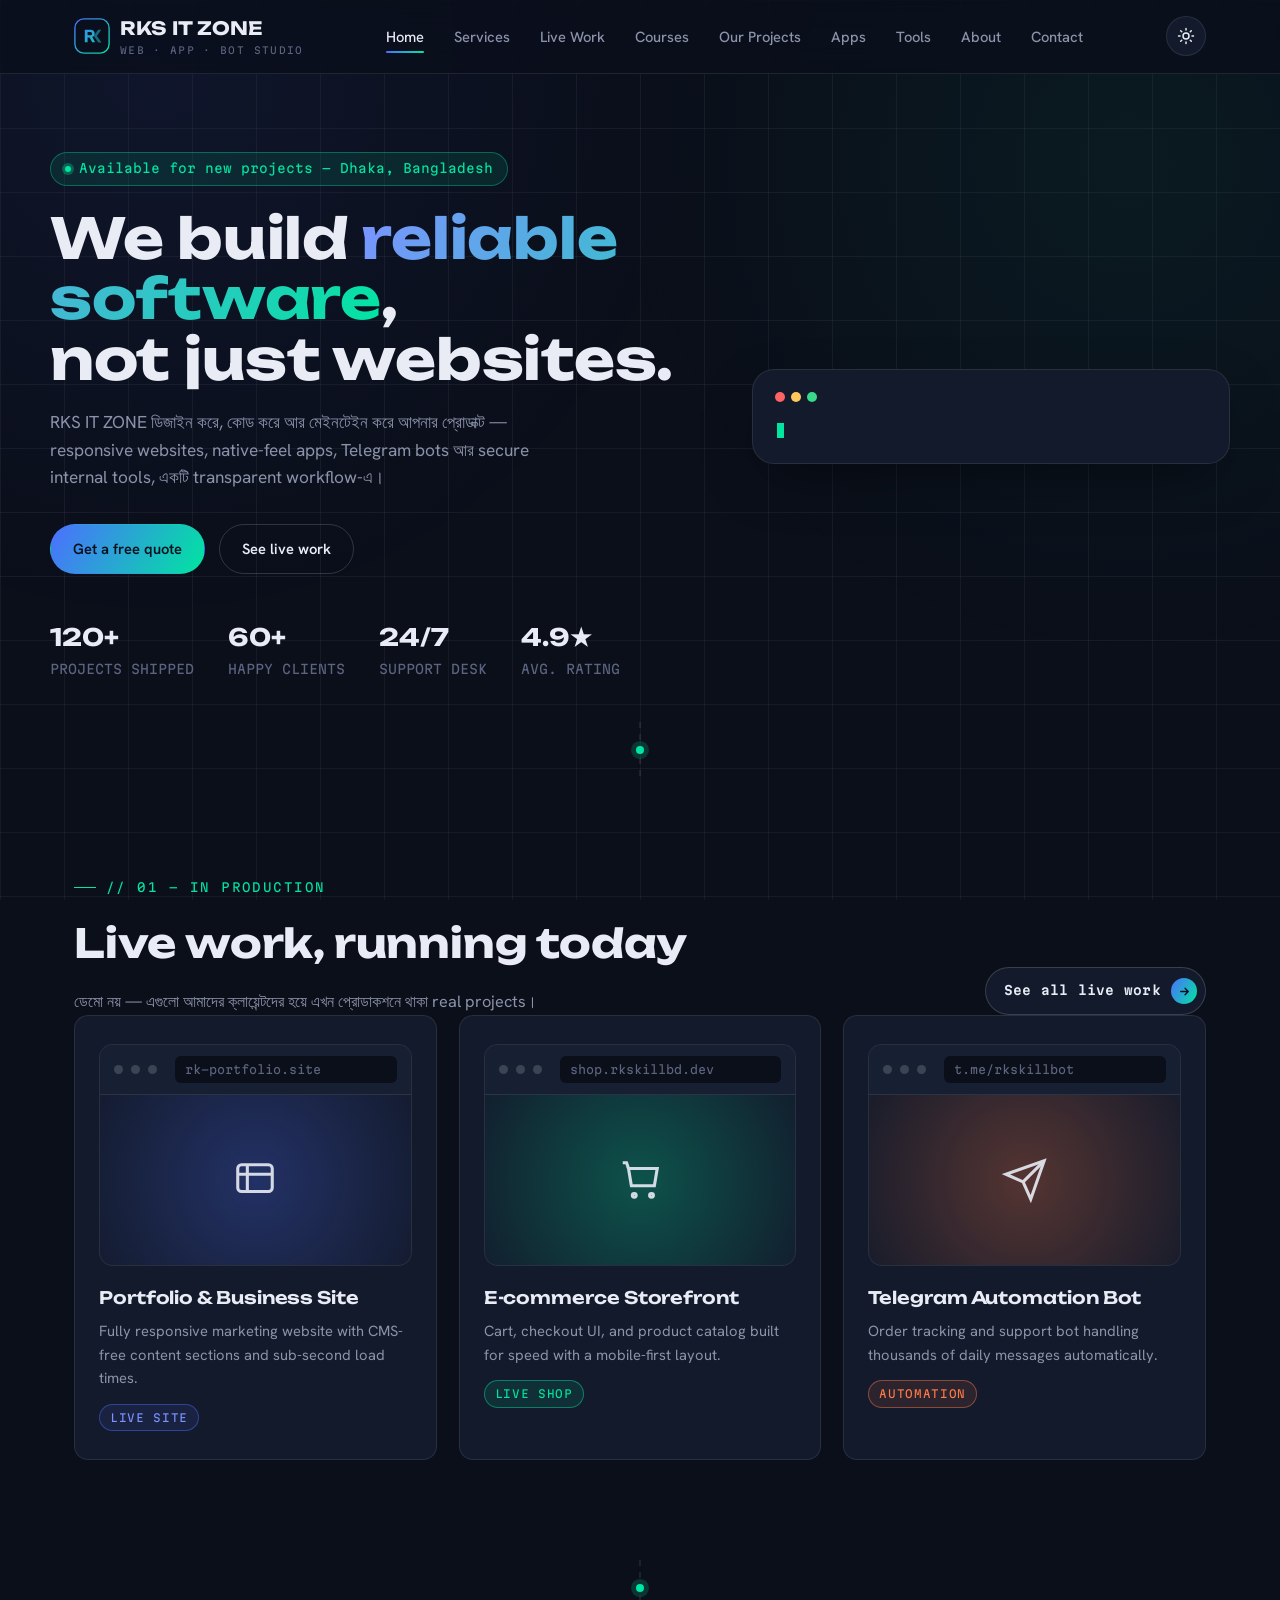
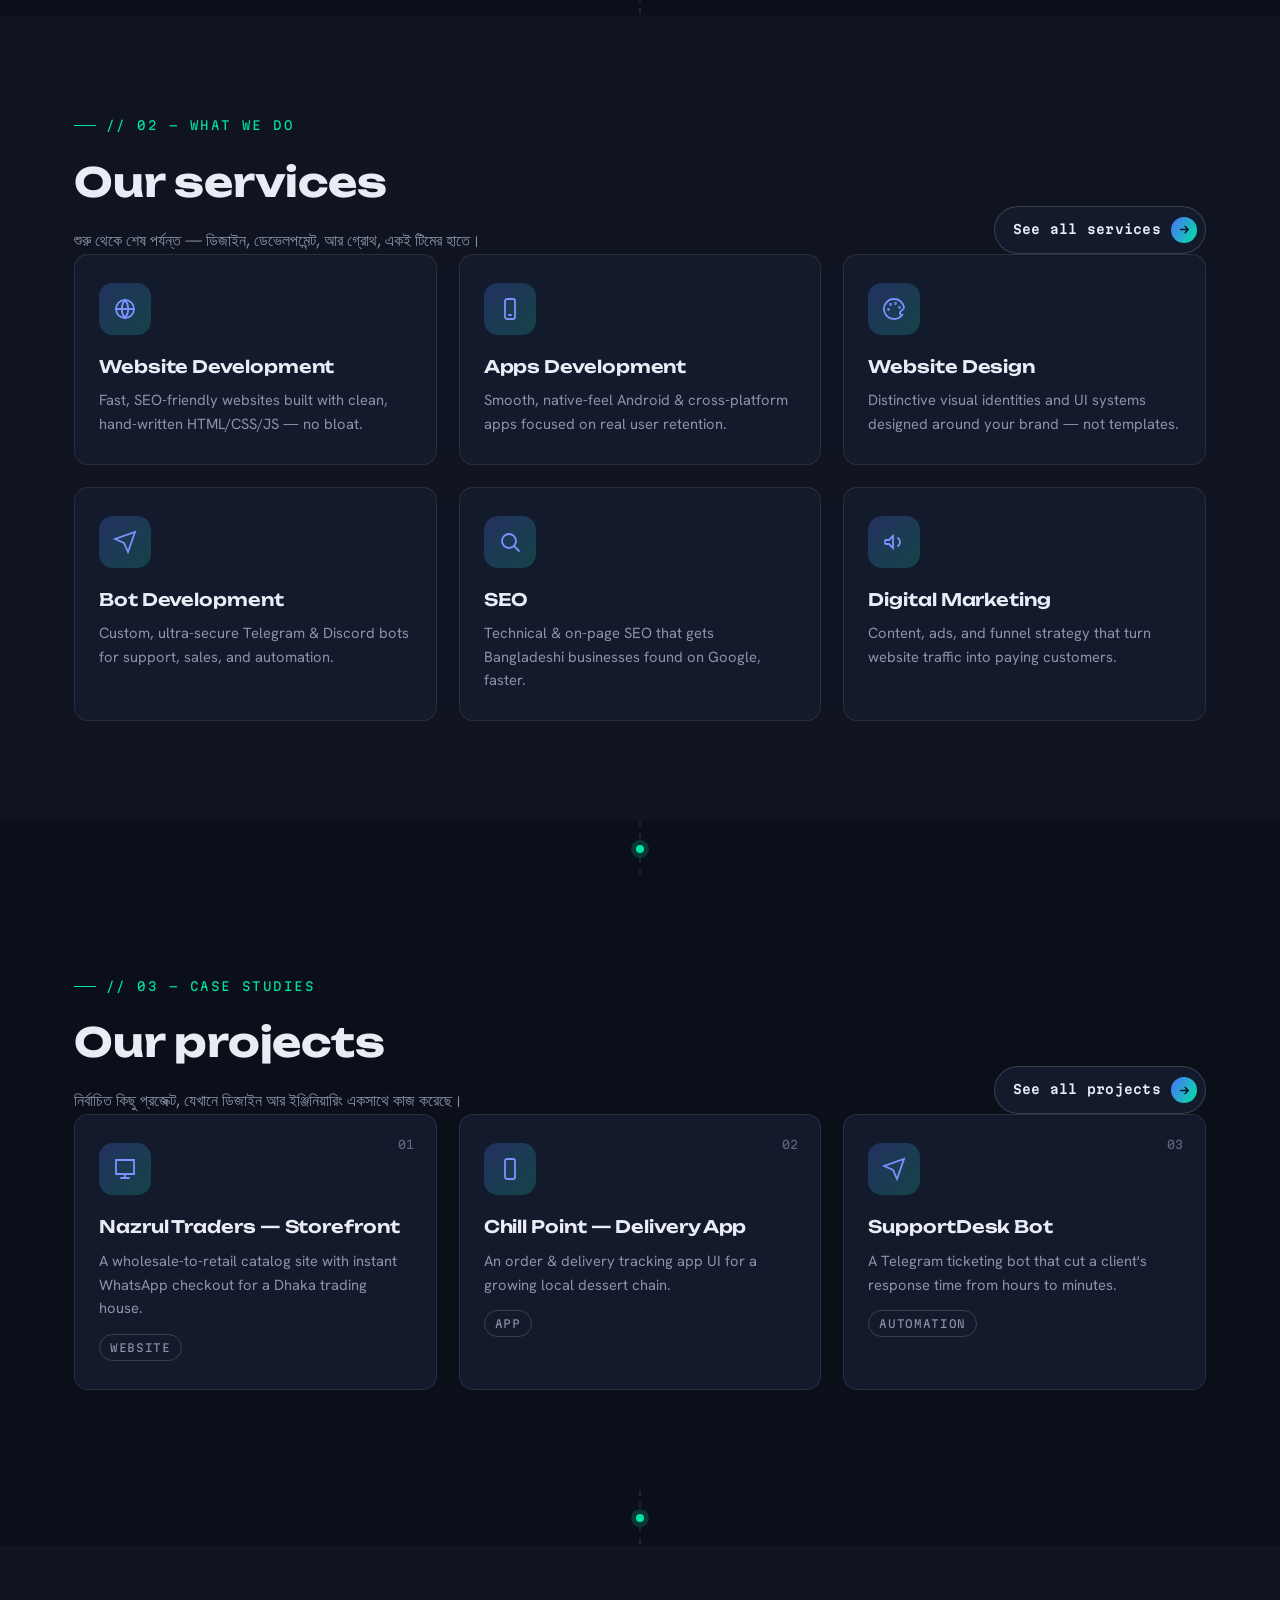
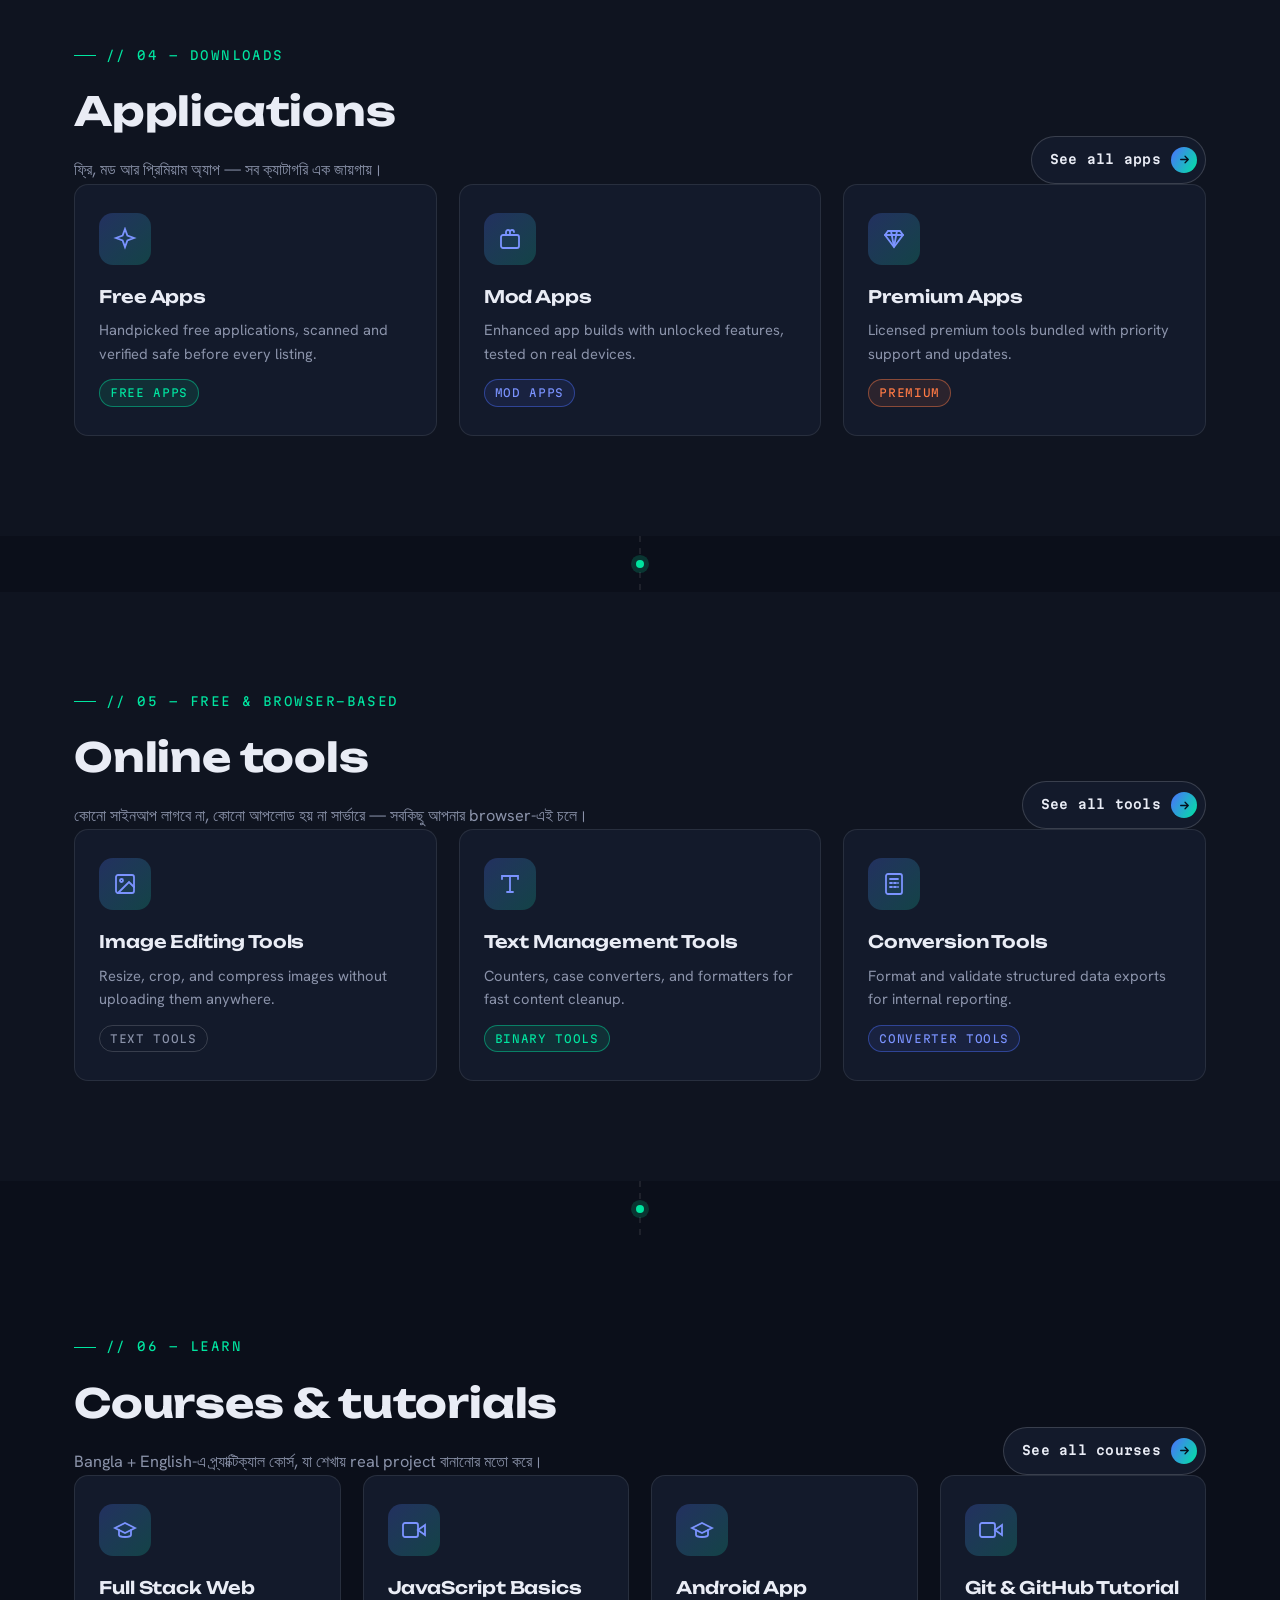
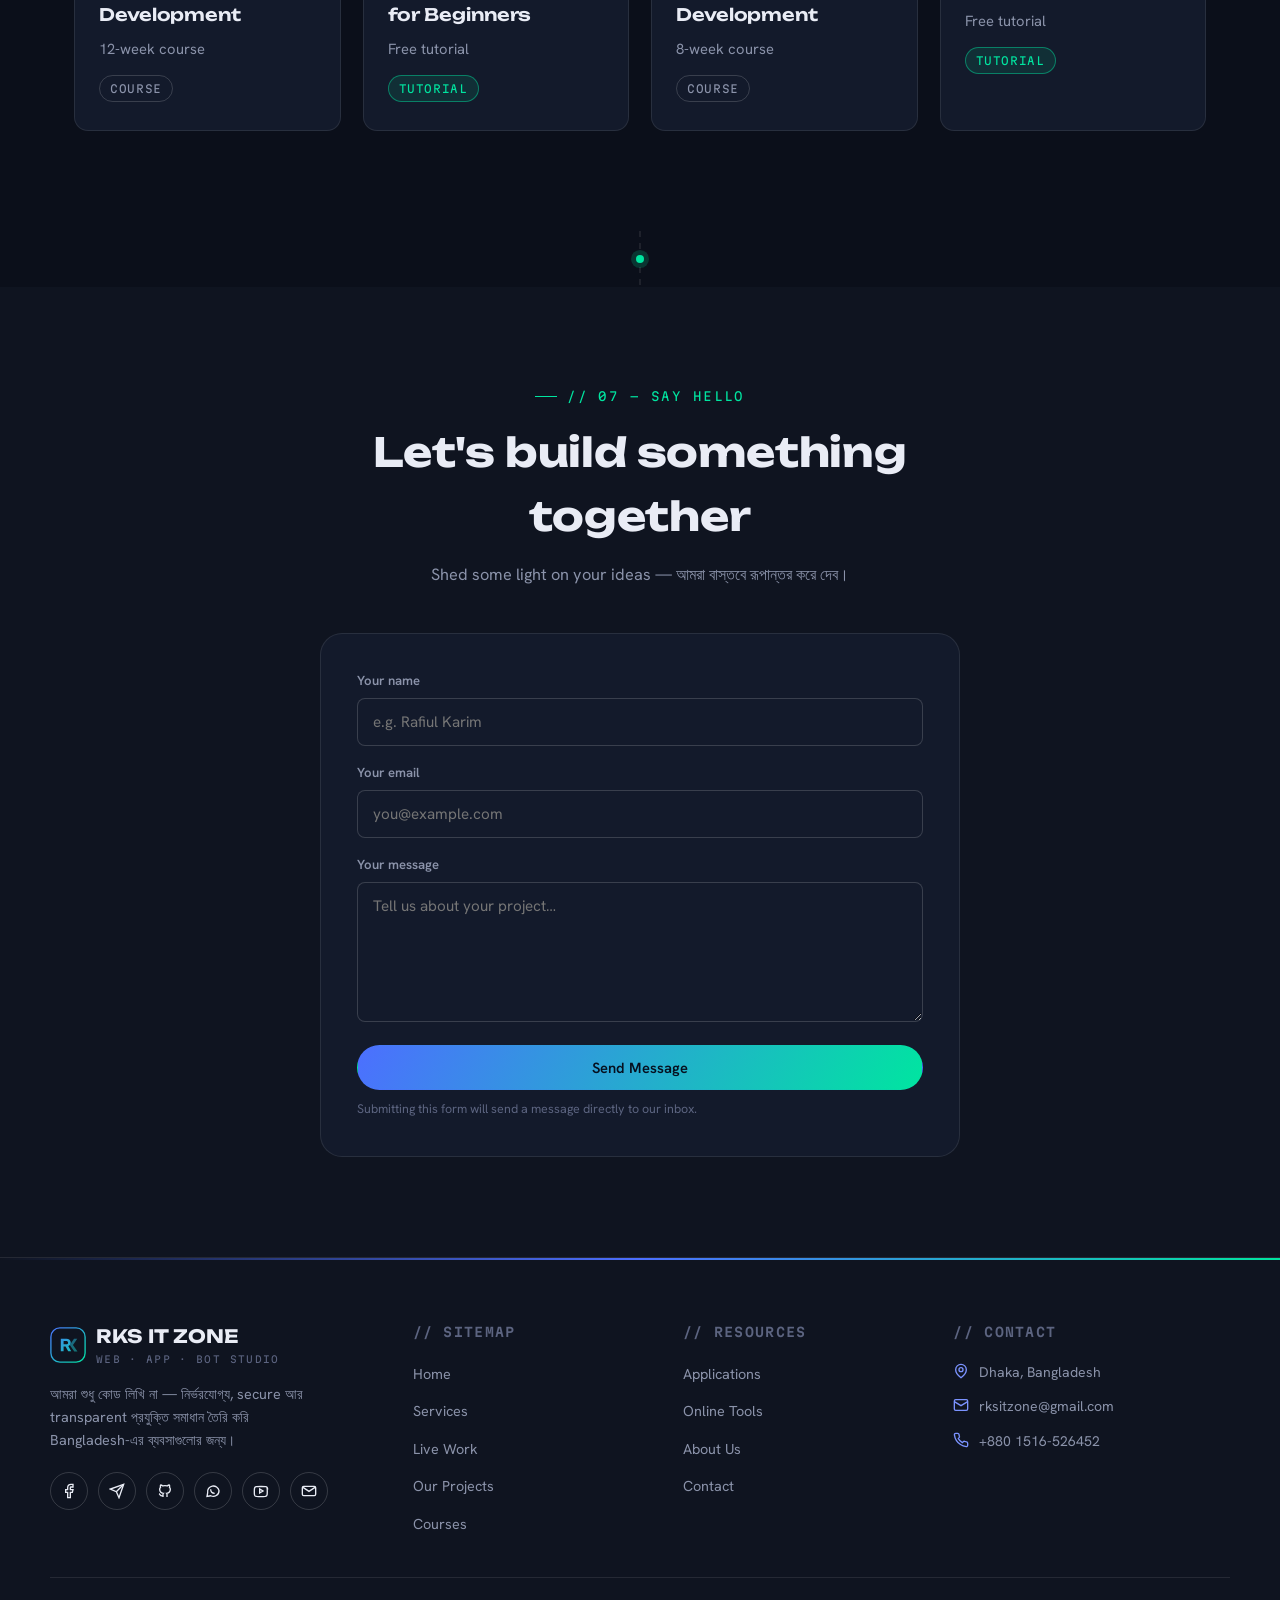
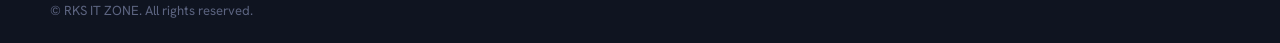
==== commit d0d0256a: "Revamp contact form layout and fields Updated contact form structure and styling." ====
--- a/index.html
+++ b/index.html
@@ -451,29 +451,41 @@
         <div class="trace" aria-hidden="true"></div>
 
         <!-- ============ CONTACT ============ -->
-        <form action="https://formsubmit.co/rksitzone@gmail.com" method="POST"
-            style="max-width:640px;margin:0 auto;background:var(--surface);border:1px solid var(--border);border-radius:var(--radius-l);padding:36px">
-
-            <!-- Disable Captcha -->
-            <input type="hidden" name="_captcha" value="false">
-            <!-- Email Subject -->
-            <input type="hidden" name="_subject" value="New Portfolio Contact Form">
-            <div class="field">
-                <label for="name">Your name</label>
-                <input id="name" name="Name" type="text" placeholder="e.g. Rafiul Karim" required>
-            </div>
-            <div class="field">
-                <label for="email">Your email</label>
-                <input id="email" name="Email" type="email" placeholder="you@example.com" required>
-            </div>
-            <div class="field">
-                <label for="message">Your message</label>
-                <textarea id="message" name="Message" placeholder="Tell us about your project…" required></textarea>
-            </div>
-            <button type="submit" class="btn btn-primary btn-block">
-                Send Message
-            </button>
-        </form>
+        <section class="section section-alt" id="contact">
+    <div class="container">
+      <div class="section-head" style="margin:0 auto 44px;text-align:center;align-items:center">
+        <span class="eyebrow">// 07 — Say Hello</span>
+        <h2>Let's build something together</h2>
+        <p>Shed some light on your ideas — আমরা বাস্তবে রূপান্তর করে দেব।</p>
+      </div>
+      <form 
+        class="js-contact-form" 
+        action="https://formsubmit.co/your-email@example.com" 
+        method="POST"
+        style="max-width:640px;margin:0 auto;background:var(--surface);border:1px solid var(--border);border-radius:var(--radius-l);padding:36px"
+      >
+        <input type="hidden" name="_subject" value="নতুন মেসেজ - Contact Form থেকে">
+        <input type="hidden" name="_captcha" value="false">
+        <input type="hidden" name="_template" value="table">
+        <input type="text" name="_honey" style="display:none">
+
+        <div class="field">
+          <label for="name">Your name</label>
+          <input id="name" name="name" type="text" placeholder="e.g. Rafiul Karim" required>
+        </div>
+        <div class="field">
+          <label for="email">Your email</label>
+          <input id="email" name="email" type="email" placeholder="you@example.com" required>
+        </div>
+        <div class="field">
+          <label for="message">Your message</label>
+          <textarea id="message" name="message" placeholder="Tell us about your project…" required></textarea>
+        </div>
+        <button type="submit" class="btn btn-primary btn-block">Send Message</button>
+        <p class="form-note">Submitting this form will send a message directly to our inbox.</p>
+      </form>
+    </div>
+        </section>
     </main>
 
     <footer class="site-footer">
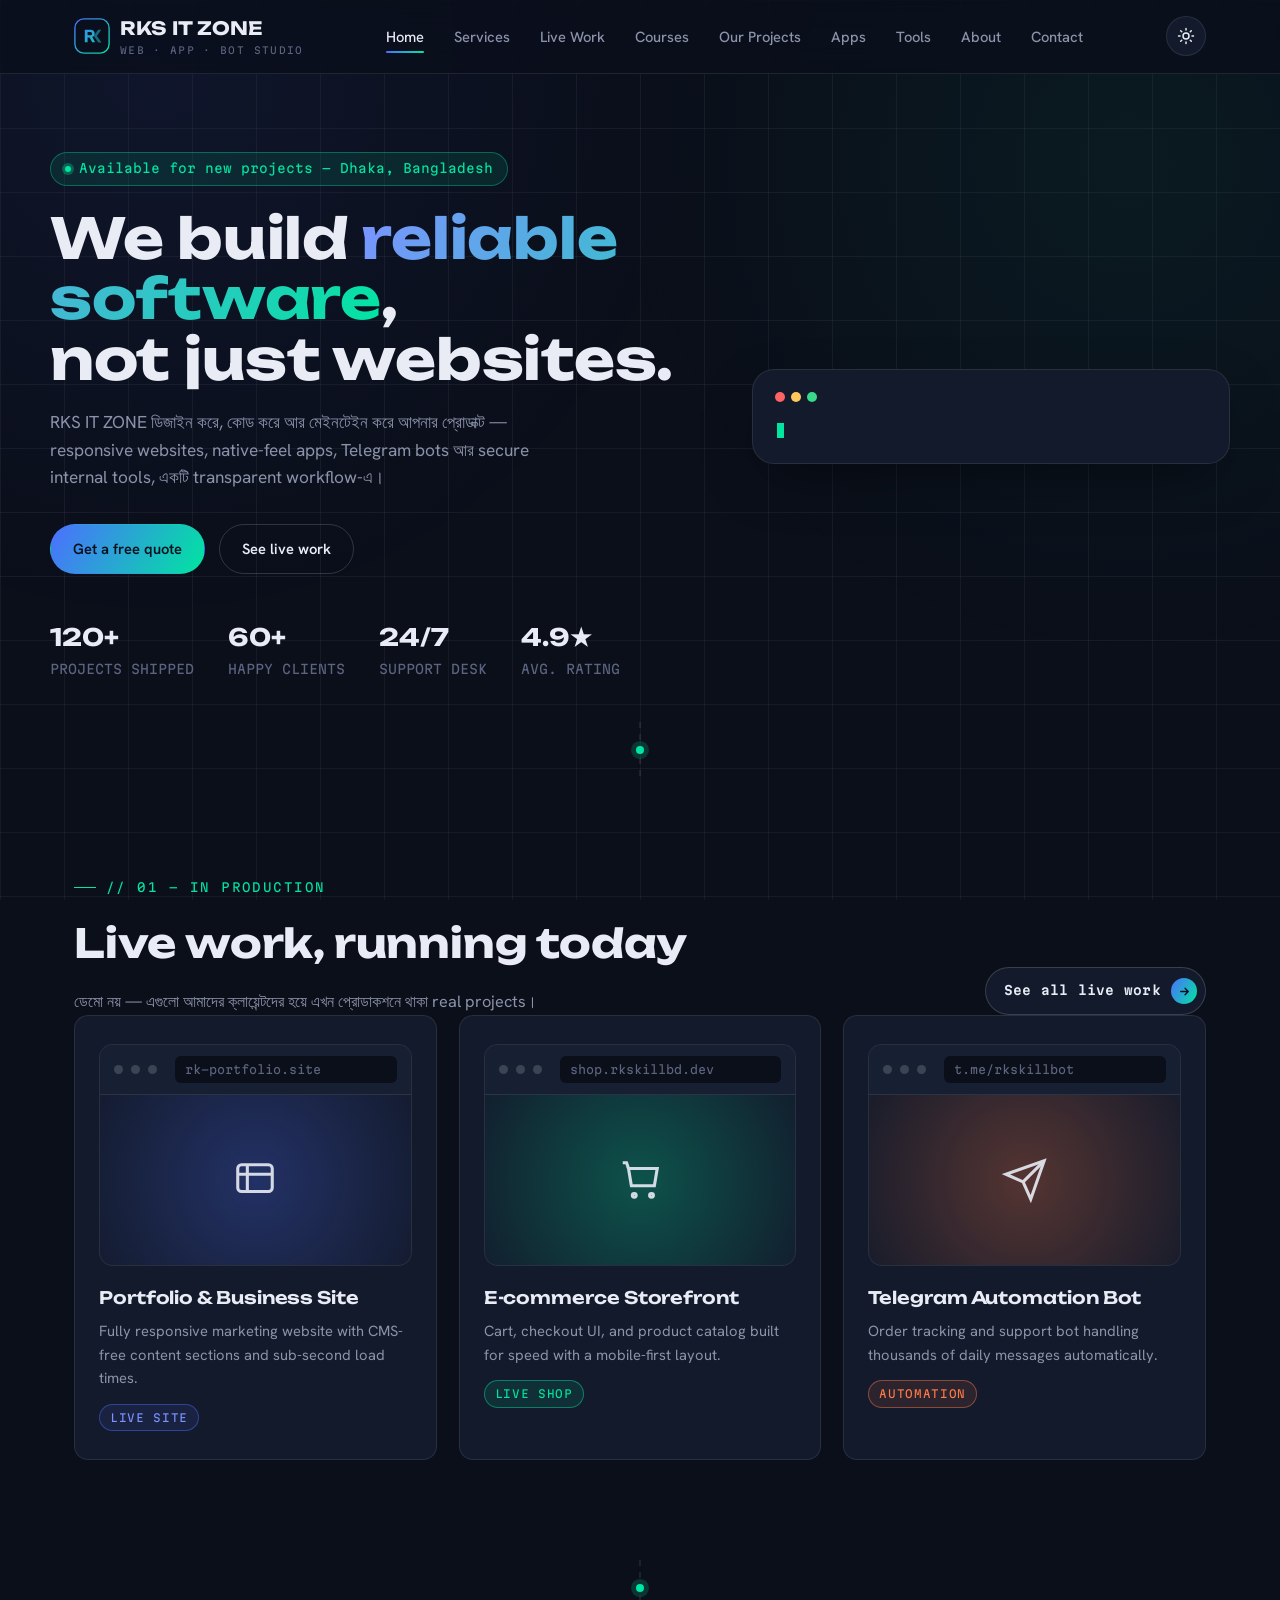
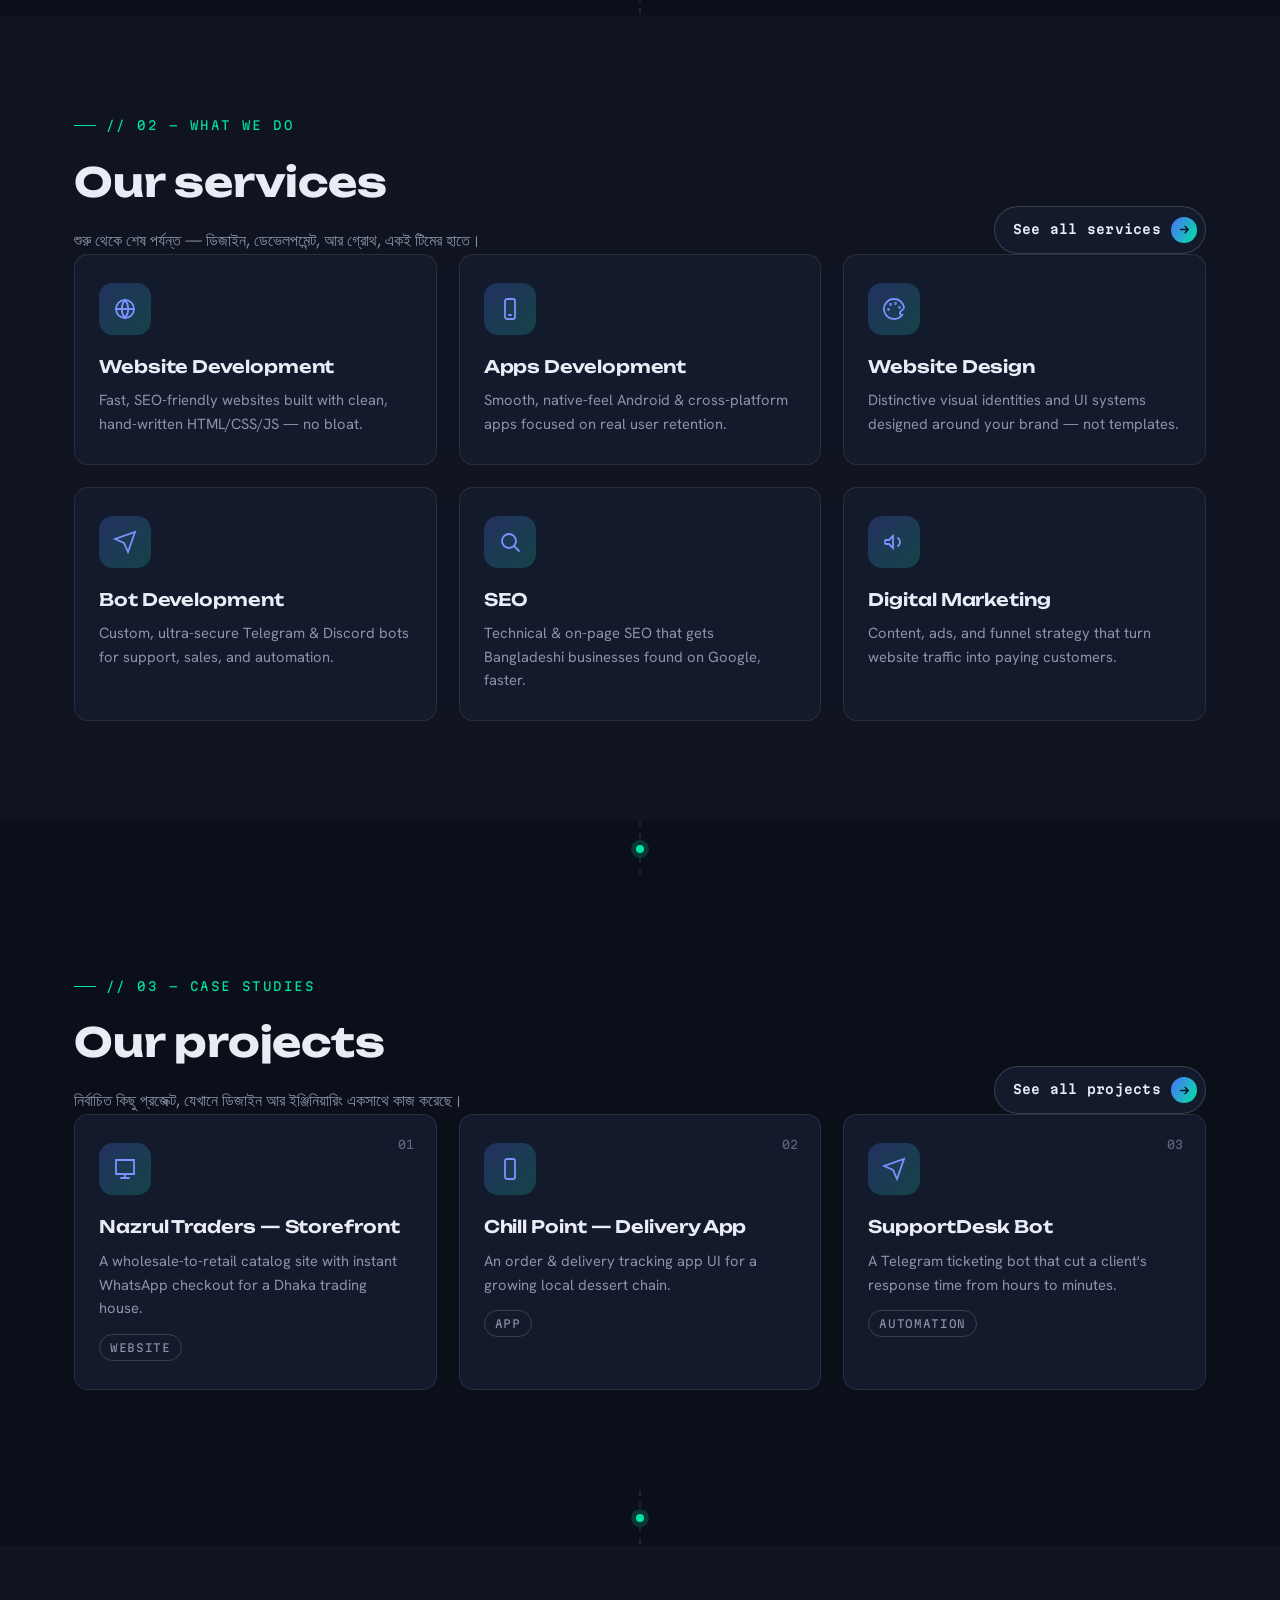
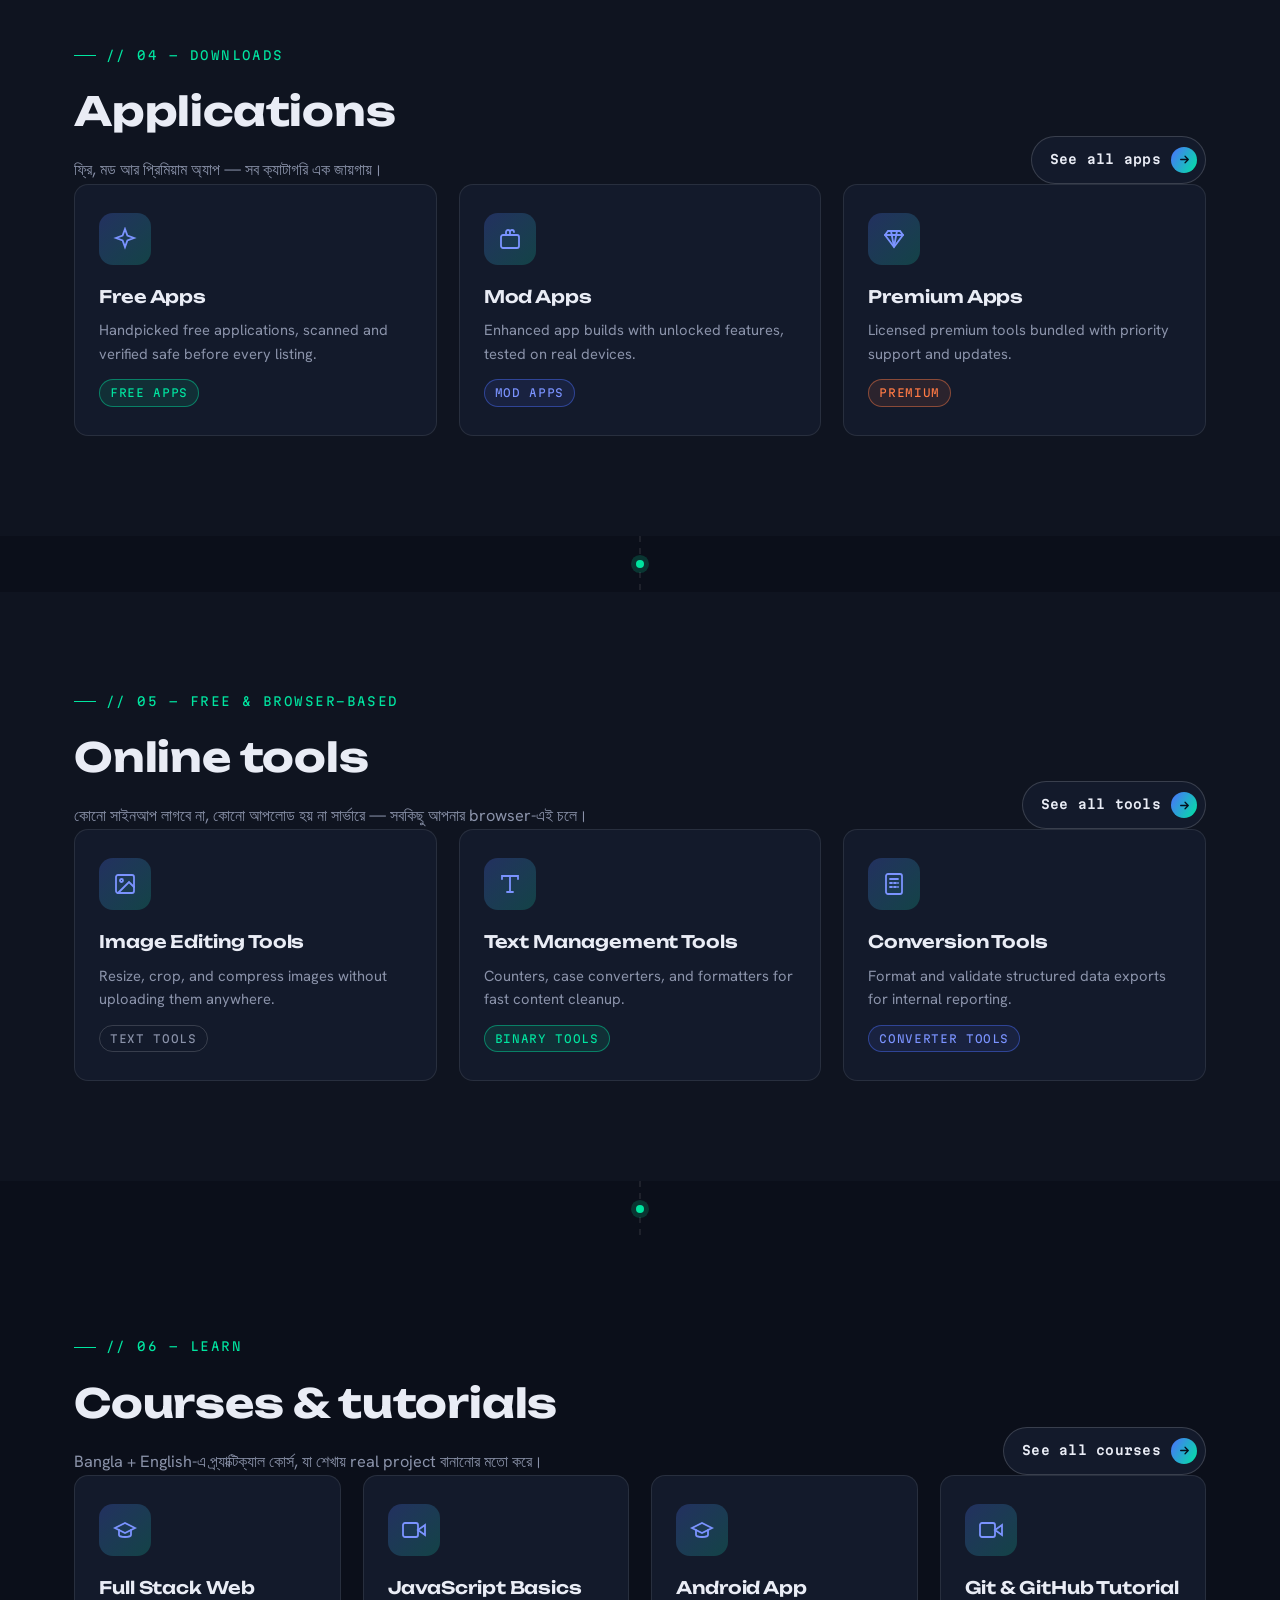
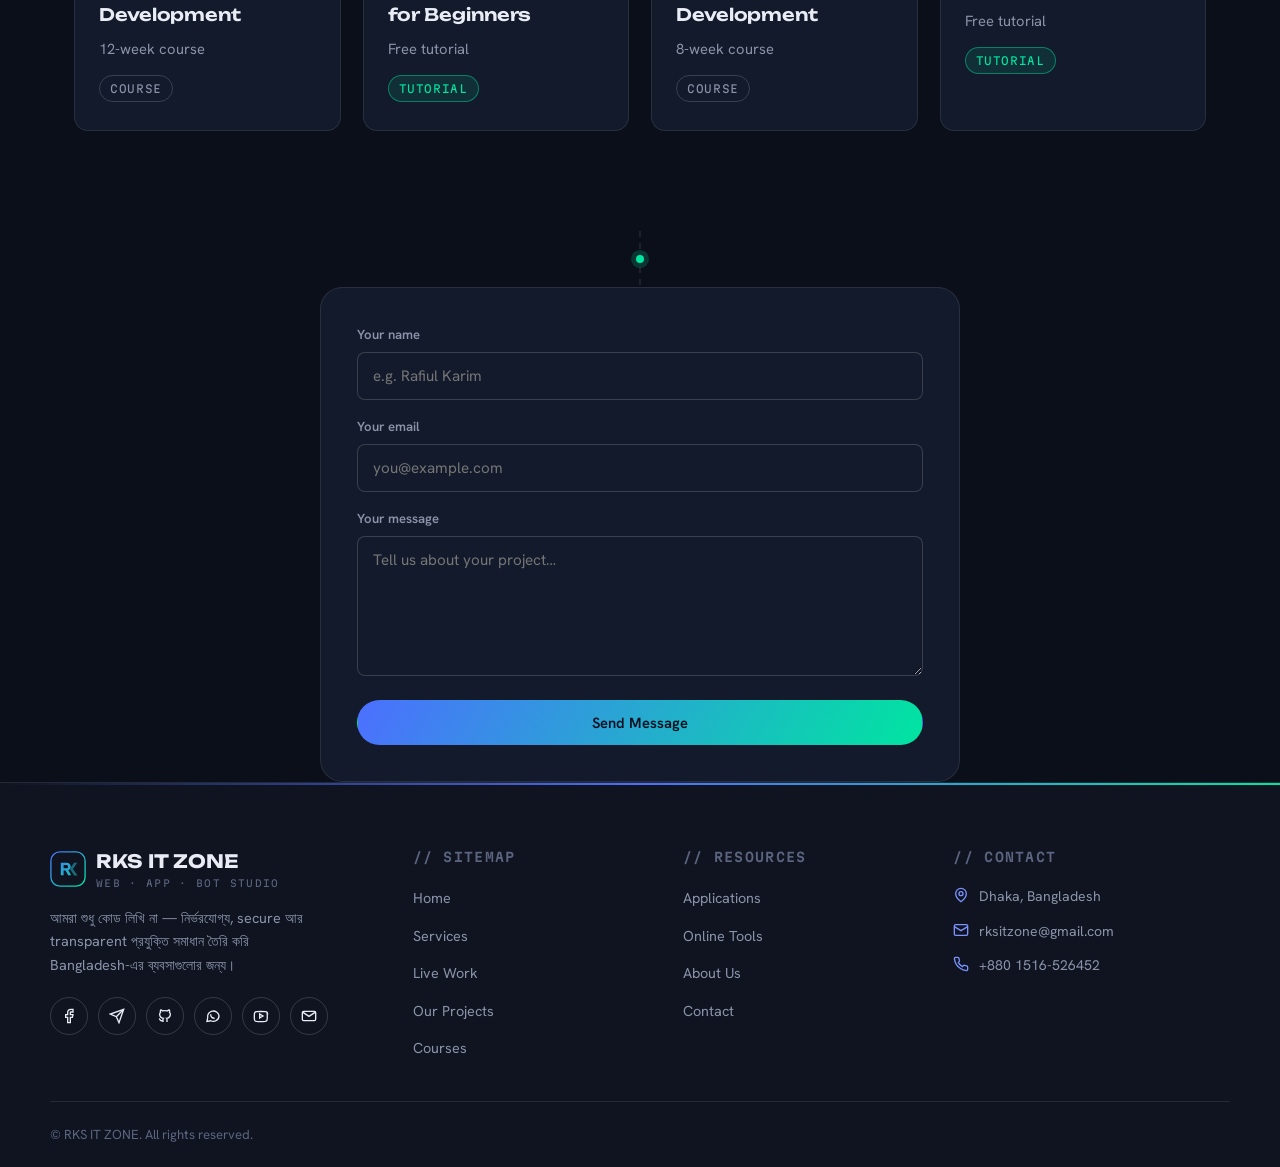
==== commit 14cc7ded: "Add files via upload" ====
--- a/index.html
+++ b/index.html
@@ -451,41 +451,29 @@
         <div class="trace" aria-hidden="true"></div>
 
         <!-- ============ CONTACT ============ -->
-        <section class="section section-alt" id="contact">
-    <div class="container">
-      <div class="section-head" style="margin:0 auto 44px;text-align:center;align-items:center">
-        <span class="eyebrow">// 07 — Say Hello</span>
-        <h2>Let's build something together</h2>
-        <p>Shed some light on your ideas — আমরা বাস্তবে রূপান্তর করে দেব।</p>
-      </div>
-      <form 
-        class="js-contact-form" 
-        action="https://formsubmit.co/your-email@example.com" 
-        method="POST"
-        style="max-width:640px;margin:0 auto;background:var(--surface);border:1px solid var(--border);border-radius:var(--radius-l);padding:36px"
-      >
-        <input type="hidden" name="_subject" value="নতুন মেসেজ - Contact Form থেকে">
-        <input type="hidden" name="_captcha" value="false">
-        <input type="hidden" name="_template" value="table">
-        <input type="text" name="_honey" style="display:none">
-
-        <div class="field">
-          <label for="name">Your name</label>
-          <input id="name" name="name" type="text" placeholder="e.g. Rafiul Karim" required>
-        </div>
-        <div class="field">
-          <label for="email">Your email</label>
-          <input id="email" name="email" type="email" placeholder="you@example.com" required>
-        </div>
-        <div class="field">
-          <label for="message">Your message</label>
-          <textarea id="message" name="message" placeholder="Tell us about your project…" required></textarea>
-        </div>
-        <button type="submit" class="btn btn-primary btn-block">Send Message</button>
-        <p class="form-note">Submitting this form will send a message directly to our inbox.</p>
-      </form>
-    </div>
-        </section>
+        <form action="https://formsubmit.co/rksitzone@gmail.com" method="POST"
+            style="max-width:640px;margin:0 auto;background:var(--surface);border:1px solid var(--border);border-radius:var(--radius-l);padding:36px">
+
+            <!-- Disable Captcha -->
+            <input type="hidden" name="_captcha" value="false">
+            <!-- Email Subject -->
+            <input type="hidden" name="_subject" value="New Portfolio Contact Form">
+            <div class="field">
+                <label for="name">Your name</label>
+                <input id="name" name="Name" type="text" placeholder="e.g. Rafiul Karim" required>
+            </div>
+            <div class="field">
+                <label for="email">Your email</label>
+                <input id="email" name="Email" type="email" placeholder="you@example.com" required>
+            </div>
+            <div class="field">
+                <label for="message">Your message</label>
+                <textarea id="message" name="Message" placeholder="Tell us about your project…" required></textarea>
+            </div>
+            <button type="submit" class="btn btn-primary btn-block">
+                Send Message
+            </button>
+        </form>
     </main>
 
     <footer class="site-footer">
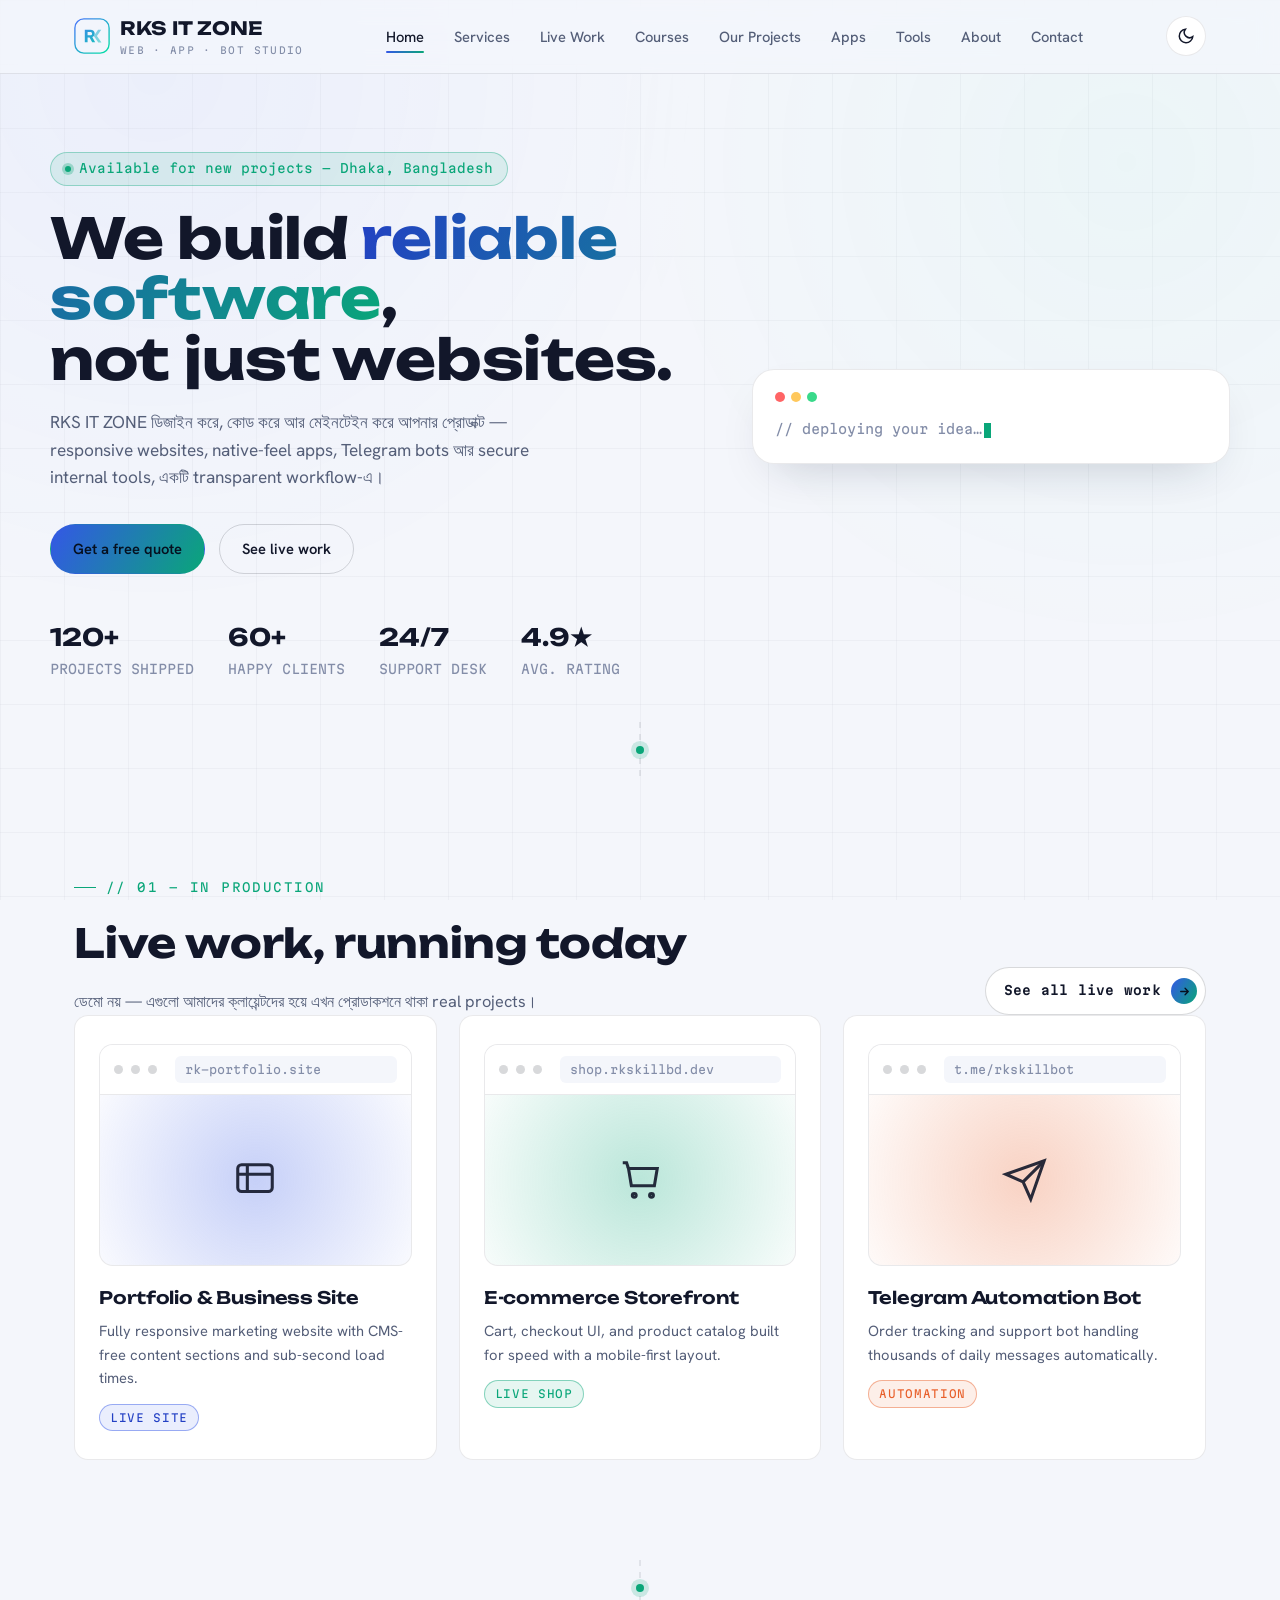
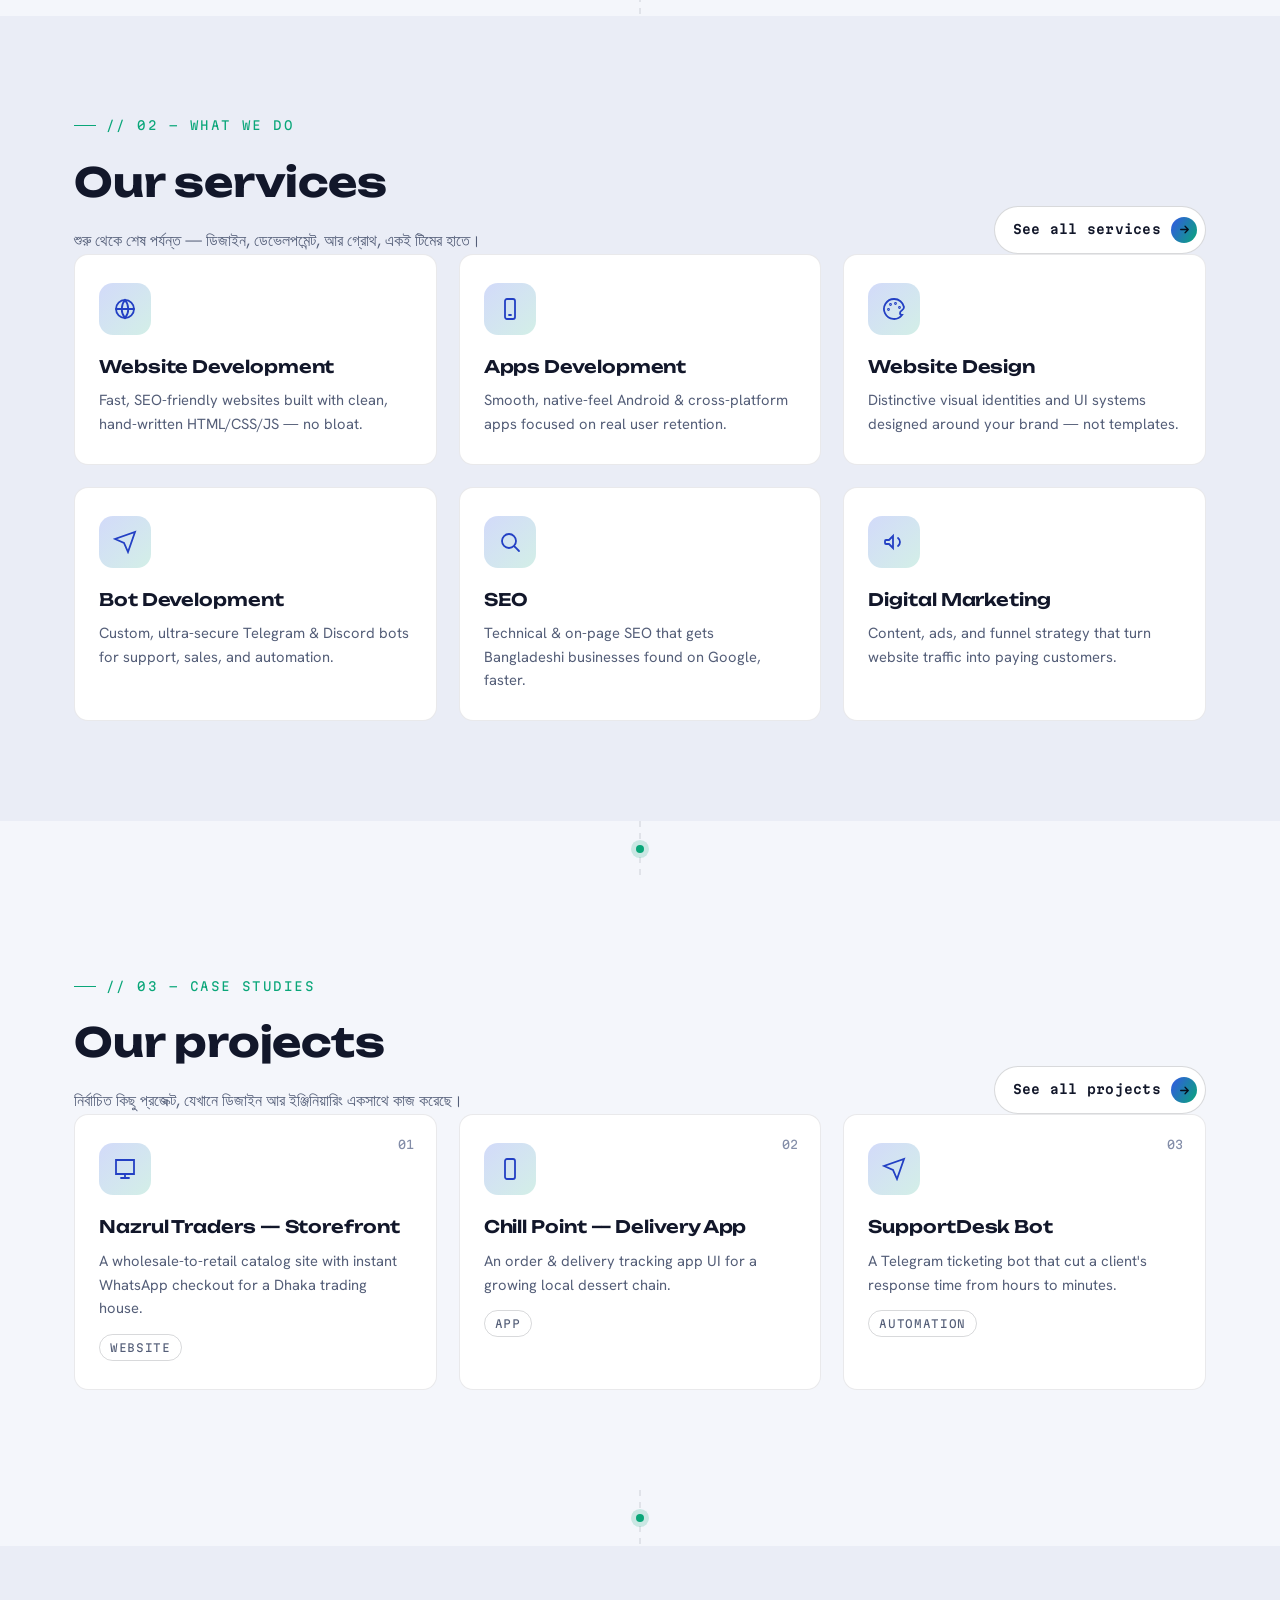
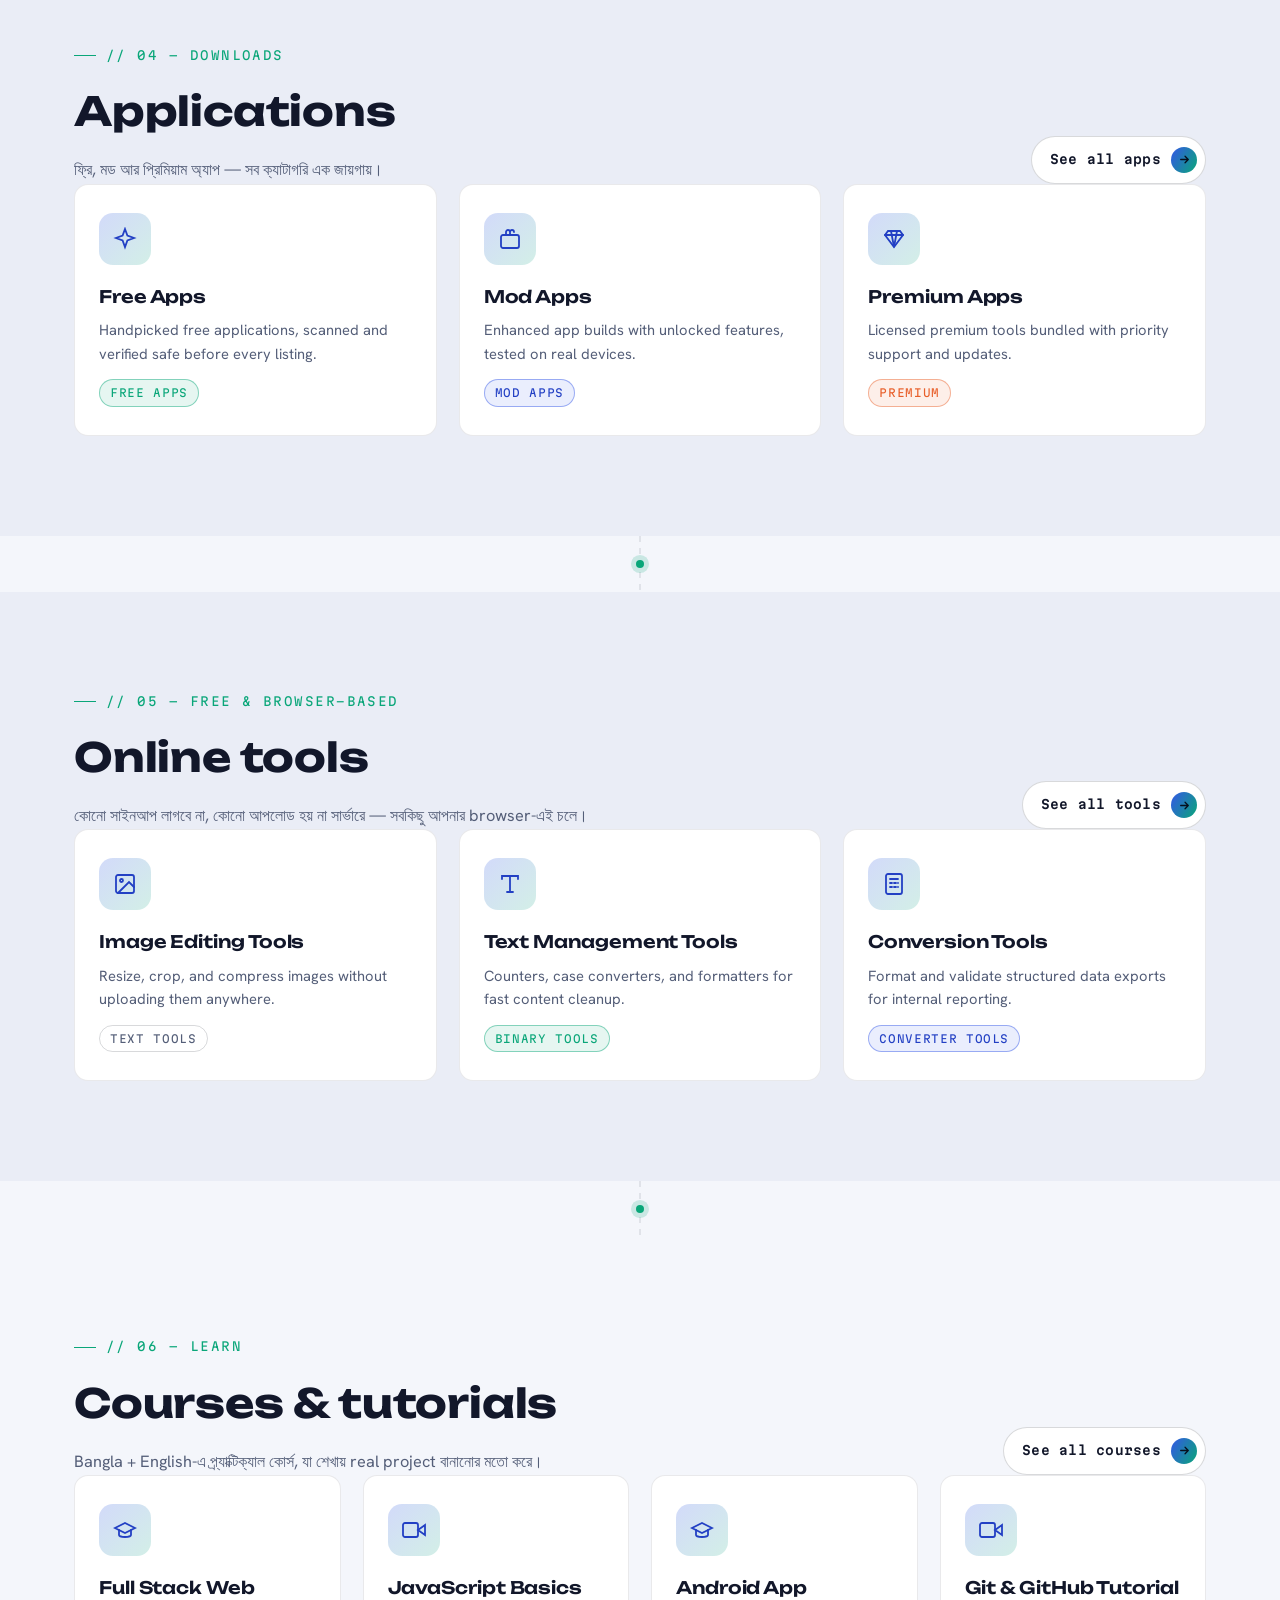
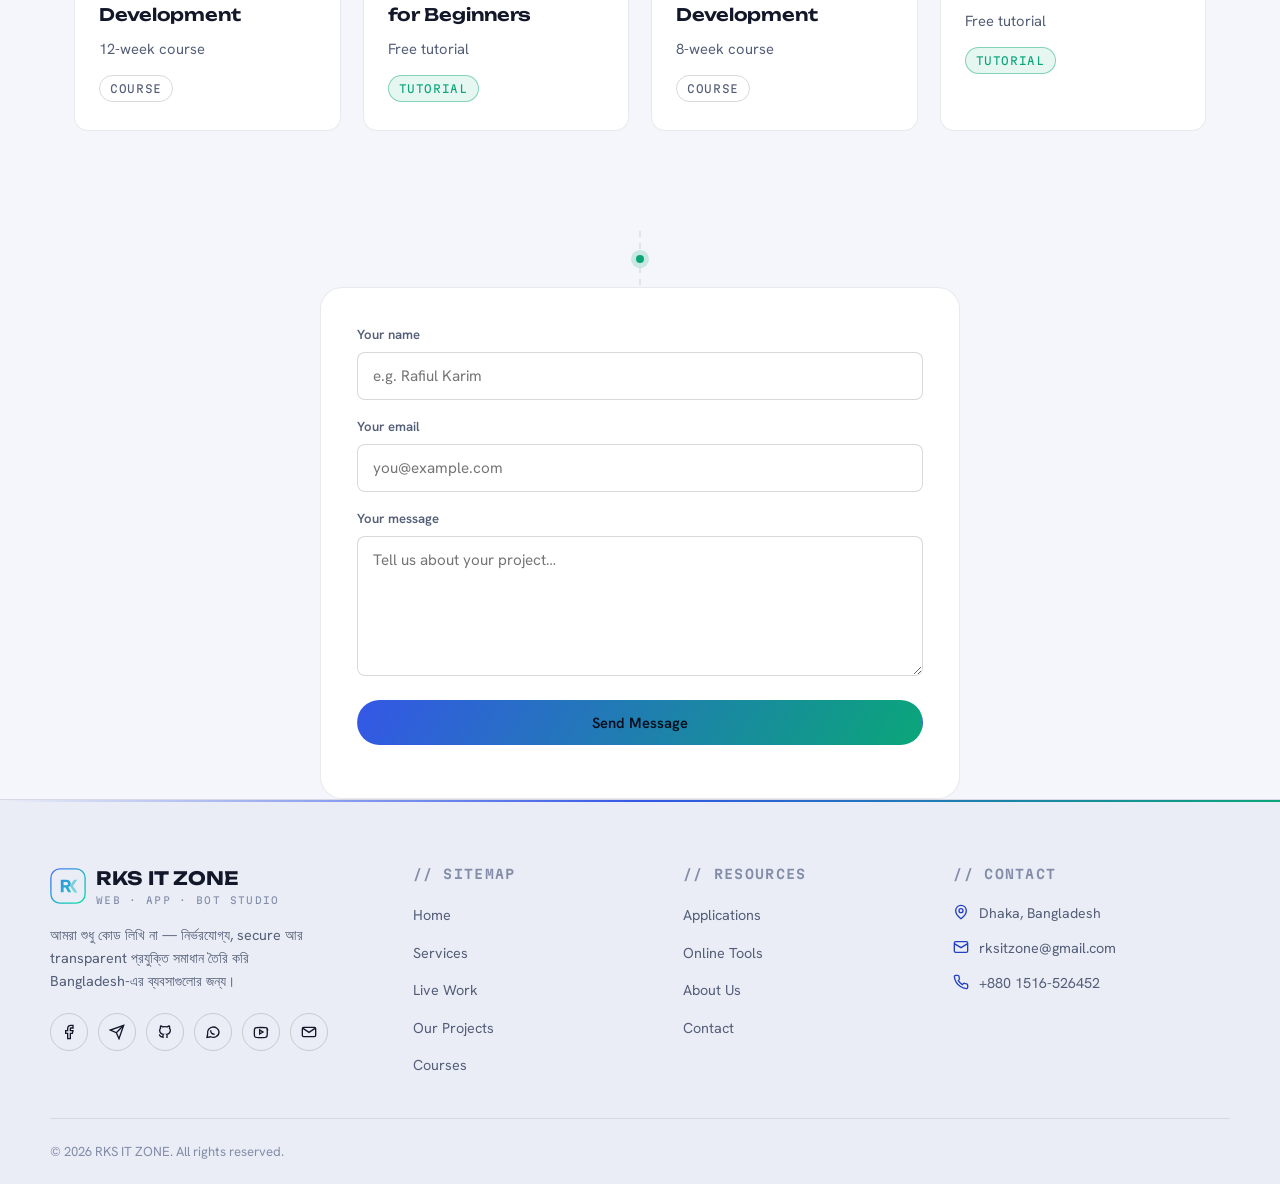
==== commit 42e255d5: "Add files via upload" ====
--- a/index.html
+++ b/index.html
@@ -7,9 +7,53 @@
     <title>RKS IT ZONE — Web, App &amp; Bot Development Studio in Bangladesh</title>
     <meta name="description"
         content="RKS IT ZONE is a Bangladesh-based development studio building responsive websites, mobile apps, Telegram bots, and developer tools — with a transparent, security-first workflow.">
-    <link rel="icon" type="image/svg+xml" href="images/favicon.svg">
+    <meta name="keywords" content="RKS IT ZONE, RK SKILL BD, web development Bangladesh, app development Bangladesh, Telegram bot development, website design Dhaka, software studio Bangladesh, custom bot development, IT company Bangladesh">
+<meta name="robots" content="index, follow">
+<meta name="author" content="RKS IT ZONE">
+<meta name="theme-color" content="#0b0f14">
+<link rel="canonical" href="https://rksitzone.vercel.app/">
+
+<!-- Open Graph / Facebook -->
+<meta property="og:type" content="website">
+<meta property="og:site_name" content="RKS IT ZONE">
+<meta property="og:title" content="RKS IT ZONE — Web, App & Bot Development Studio in Bangladesh">
+<meta property="og:description" content="RKS IT ZONE is a Bangladesh-based development studio building responsive websites, mobile apps, Telegram bots, and developer tools — with a transparent, security-first workflow.">
+<meta property="og:url" content="https://rksitzone.vercel.app/">
+<meta property="og:image" content="https://rksitzone.vercel.app/images/logo.svg">
+<meta property="og:locale" content="en_US">
+
+<!-- Twitter -->
+<meta name="twitter:card" content="summary_large_image">
+<meta name="twitter:title" content="RKS IT ZONE — Web, App & Bot Development Studio in Bangladesh">
+<meta name="twitter:description" content="RKS IT ZONE is a Bangladesh-based development studio building responsive websites, mobile apps, Telegram bots, and developer tools — with a transparent, security-first workflow.">
+<meta name="twitter:image" content="https://rksitzone.vercel.app/images/logo.svg">
+<link rel="icon" type="image/svg+xml" href="images/favicon.svg">
     <link rel="stylesheet" href="style.css">
     <meta name="google-site-verification" content="hAxzi0i2rWEuebNPVgdvdUCjqEjnAmSy7XuS-Y-HLOs" />
+    <script type="application/ld+json">
+    {
+      "@context": "https://schema.org",
+      "@type": "Organization",
+      "name": "RKS IT ZONE",
+      "alternateName": "RK SKILL BD",
+      "url": "https://rksitzone.vercel.app/",
+      "logo": "https://rksitzone.vercel.app/images/logo.svg",
+      "description": "RKS IT ZONE is a Bangladesh-based development studio building responsive websites, mobile apps, Telegram bots, and developer tools.",
+      "email": "rksitzone@gmail.com",
+      "telephone": "+8801516526452",
+      "address": {
+        "@type": "PostalAddress",
+        "addressLocality": "Dhaka",
+        "addressCountry": "BD"
+      },
+      "sameAs": [
+        "https://t.me/rksitzone",
+        "https://www.youtube.com/@rksitzone",
+        "https://www.facebook.com/rksitzone",
+        "https://github.com/rksitzone"
+      ]
+    }
+    </script>
 </head>
 
 <body>
@@ -451,7 +495,7 @@
         <div class="trace" aria-hidden="true"></div>
 
         <!-- ============ CONTACT ============ -->
-        <form action="https://formsubmit.co/rksitzone@gmail.com" method="POST"
+        <form action="https://formsubmit.co/rksitzone@gmail.com" method="POST" class="js-contact-form"
             style="max-width:640px;margin:0 auto;background:var(--surface);border:1px solid var(--border);border-radius:var(--radius-l);padding:36px">
 
             <!-- Disable Captcha -->
@@ -473,6 +517,7 @@
             <button type="submit" class="btn btn-primary btn-block">
                 Send Message
             </button>
+            <p class="form-status" aria-live="polite" role="status"></p>
         </form>
     </main>
 
@@ -486,32 +531,32 @@
                 <p>আমরা শুধু কোড লিখি না — নির্ভরযোগ্য, secure আর transparent প্রযুক্তি সমাধান তৈরি করি Bangladesh-এর
                     ব্যবসাগুলোর জন্য।</p>
                 <div class="footer-social">
-                    <a href="#" aria-label="Facebook"><svg viewBox="0 0 24 24" fill="none" stroke="currentColor"
+                    <a href="https://www.facebook.com/rksitzone" aria-label="Facebook" target="_blank" rel="noopener"><svg viewBox="0 0 24 24" fill="none" stroke="currentColor"
                             stroke-width="2">
                             <path d="M18 2h-3a5 5 0 0 0-5 5v3H7v4h3v8h4v-8h3l1-4h-4V7a1 1 0 0 1 1-1h3z" />
                         </svg></a>
-                    <a href="#" aria-label="Telegram"><svg viewBox="0 0 24 24" fill="none" stroke="currentColor"
+                    <a href="https://t.me/rksitzone" aria-label="Telegram" target="_blank" rel="noopener"><svg viewBox="0 0 24 24" fill="none" stroke="currentColor"
                             stroke-width="2">
                             <path d="m22 2-7 20-4-9-9-4Z" />
                             <path d="M22 2 11 13" />
                         </svg></a>
-                    <a href="#" aria-label="GitHub"><svg viewBox="0 0 24 24" fill="none" stroke="currentColor"
+                    <a href="https://github.com/rksitzone" aria-label="GitHub" target="_blank" rel="noopener"><svg viewBox="0 0 24 24" fill="none" stroke="currentColor"
                             stroke-width="2">
                             <path
                                 d="M9 19c-4.3 1.4-4.3-2.5-6-3m12 5v-3.5c0-1 .1-1.4-.5-2 2.8-.3 5.5-1.4 5.5-6a4.6 4.6 0 0 0-1.3-3.2 4.2 4.2 0 0 0-.1-3.2s-1.1-.3-3.5 1.3a12.3 12.3 0 0 0-6.2 0C6.5 2.8 5.4 3.1 5.4 3.1a4.2 4.2 0 0 0-.1 3.2A4.6 4.6 0 0 0 4 9.5c0 4.6 2.7 5.7 5.5 6-.6.6-.6 1.2-.5 2V21" />
                         </svg></a>
-                    <a href="#" aria-label="WhatsApp"><svg viewBox="0 0 24 24" fill="none" stroke="currentColor"
+                    <a href="https://wa.me/8801516526452" aria-label="WhatsApp" target="_blank" rel="noopener"><svg viewBox="0 0 24 24" fill="none" stroke="currentColor"
                             stroke-width="2">
                             <path d="M21 11.5a8.5 8.5 0 0 1-12.4 7.6L3 20l1-5.3A8.5 8.5 0 1 1 21 11.5Z" />
                             <path d="M8.5 9.5c0 3.5 2.5 6 6 6" />
                         </svg></a>
-                    <a href="#" aria-label="YouTube"><svg viewBox="0 0 24 24" fill="none" stroke="currentColor"
+                    <a href="https://www.youtube.com/@rksitzone" aria-label="YouTube" target="_blank" rel="noopener"><svg viewBox="0 0 24 24" fill="none" stroke="currentColor"
                             stroke-width="2">
                             <path
                                 d="M21.8 8.4s-.2-1.5-.8-2.1c-.8-.8-1.7-.8-2.1-.9C16.1 5 12 5 12 5s-4.1 0-6.9.4c-.4.1-1.3.1-2.1.9-.6.6-.8 2.1-.8 2.1S2 10.1 2 11.9v1.8c0 1.8.2 3.5.2 3.5s.2 1.5.8 2.1c.8.8 1.9.7 2.4.8 1.7.2 7.3.4 7.3.4a112 112 0 0 0 5.6-.5c.4-.1 1.3-.1 2.1-.9.6-.6.8-2.1.8-2.1s.2-1.7.2-3.5v-1.8c0-1.8-.2-3.5-.2-3.5Z" />
                             <path d="m10 15 5-3-5-3Z" />
                         </svg></a>
-                    <a href="#" aria-label="Gmail"><svg viewBox="0 0 24 24" fill="none" stroke="currentColor"
+                    <a href="mailto:rksitzone@gmail.com" aria-label="Gmail"><svg viewBox="0 0 24 24" fill="none" stroke="currentColor"
                             stroke-width="2">
                             <rect x="2" y="5" width="20" height="14" rx="2" />
                             <path d="m3 6.5 9 6 9-6" />
@@ -547,11 +592,11 @@
                     <li><svg viewBox="0 0 24 24" fill="none" stroke="currentColor" stroke-width="2">
                             <rect x="2" y="4" width="20" height="16" rx="2" />
                             <path d="m2 7 10 6 10-6" />
-                        </svg>rksitzone@gmail.com</li>
+                        </svg><a href="mailto:rksitzone@gmail.com">rksitzone@gmail.com</a></li>
                     <li><svg viewBox="0 0 24 24" fill="none" stroke="currentColor" stroke-width="2">
                             <path
                                 d="M22 16.9v3a2 2 0 0 1-2.2 2 19.8 19.8 0 0 1-8.6-3.1 19.5 19.5 0 0 1-6-6A19.8 19.8 0 0 1 2.1 4.2 2 2 0 0 1 4 2h3a2 2 0 0 1 2 1.7c.1.9.3 1.8.6 2.7a2 2 0 0 1-.4 2.1L8 9.9a16 16 0 0 0 6 6l1.4-1.4a2 2 0 0 1 2.1-.4c.9.3 1.8.5 2.7.6a2 2 0 0 1 1.8 2Z" />
-                        </svg>+880 1516-526452</li>
+                        </svg><a href="https://wa.me/8801516526452" target="_blank" rel="noopener">+880 1516-526452</a></li>
                 </ul>
             </div>
         </div>
--- a/style.css
+++ b/style.css
@@ -318,6 +318,10 @@
 .field input:focus, .field textarea:focus, .field select:focus{ border-color:var(--primary-2); box-shadow:0 0 0 3px color-mix(in srgb, var(--primary) 20%, transparent); outline:none; }
 .field textarea{ min-height:140px; resize:vertical; }
 .form-note{ font-size:.78rem; color:var(--text-dim); margin-top:10px; }
+.form-status{ font-size:.88rem; margin-top:14px; text-align:center; min-height:1.2em; transition:opacity .2s ease; }
+.form-status:empty{ margin-top:0; }
+.form-status.is-success{ color:#2ecc71; }
+.form-status.is-error{ color:#ff5c5c; }
 .toast{
   position:fixed; bottom:24px; right:24px; background:var(--surface); border:1px solid var(--accent);
   color:var(--text); padding:14px 20px; border-radius:var(--radius-s); box-shadow:var(--shadow);
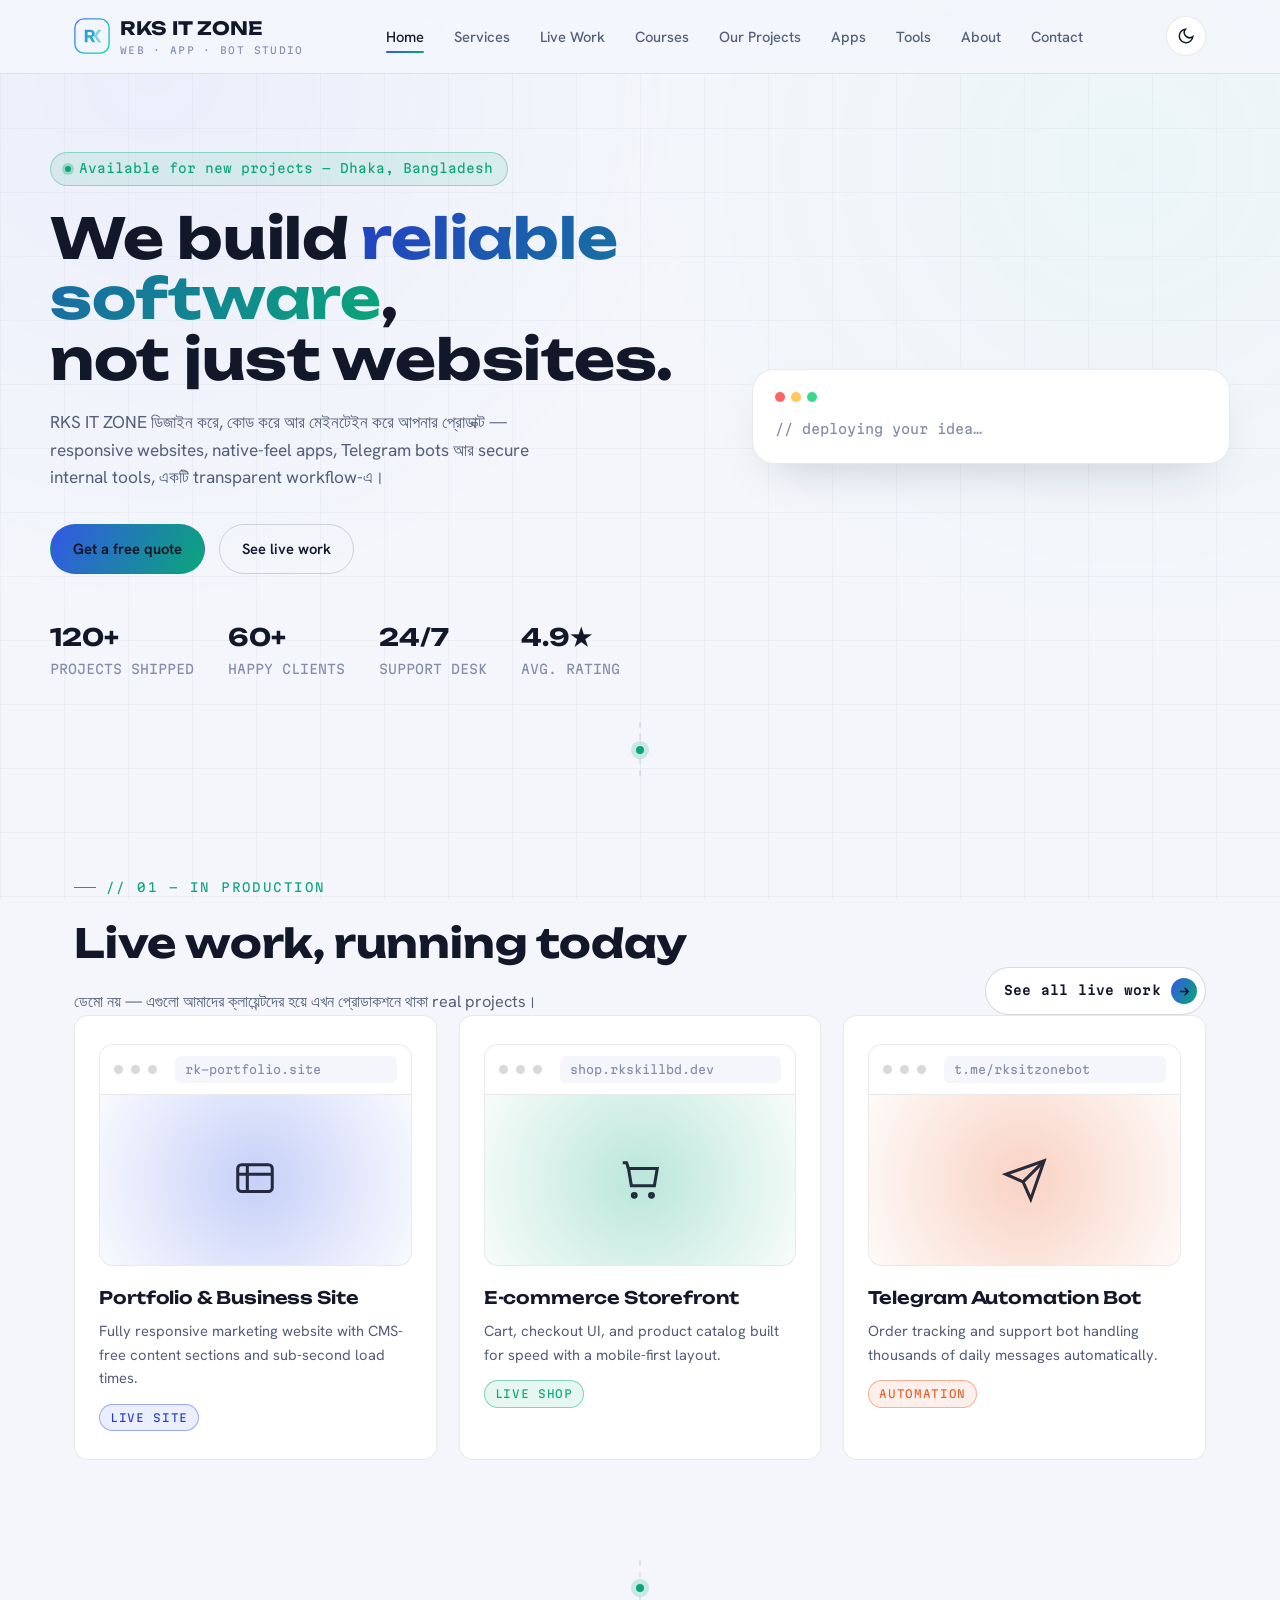
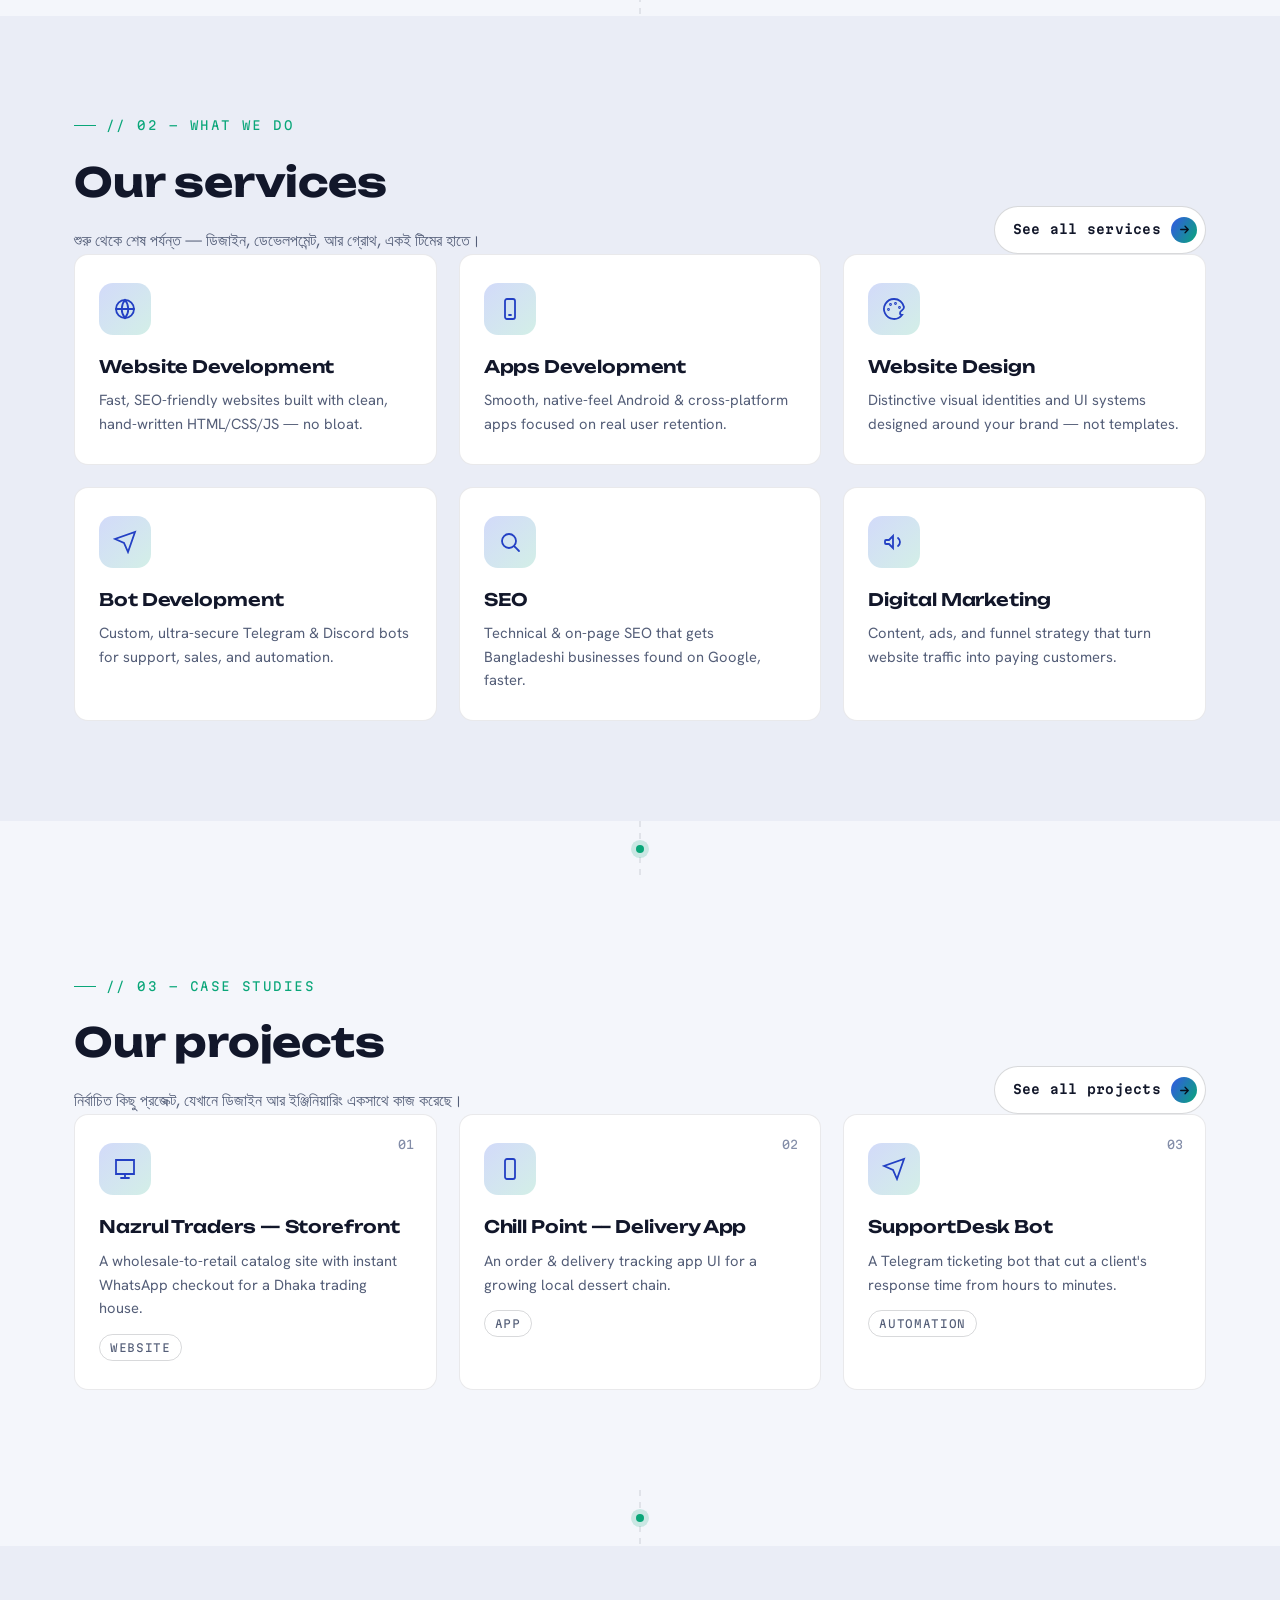
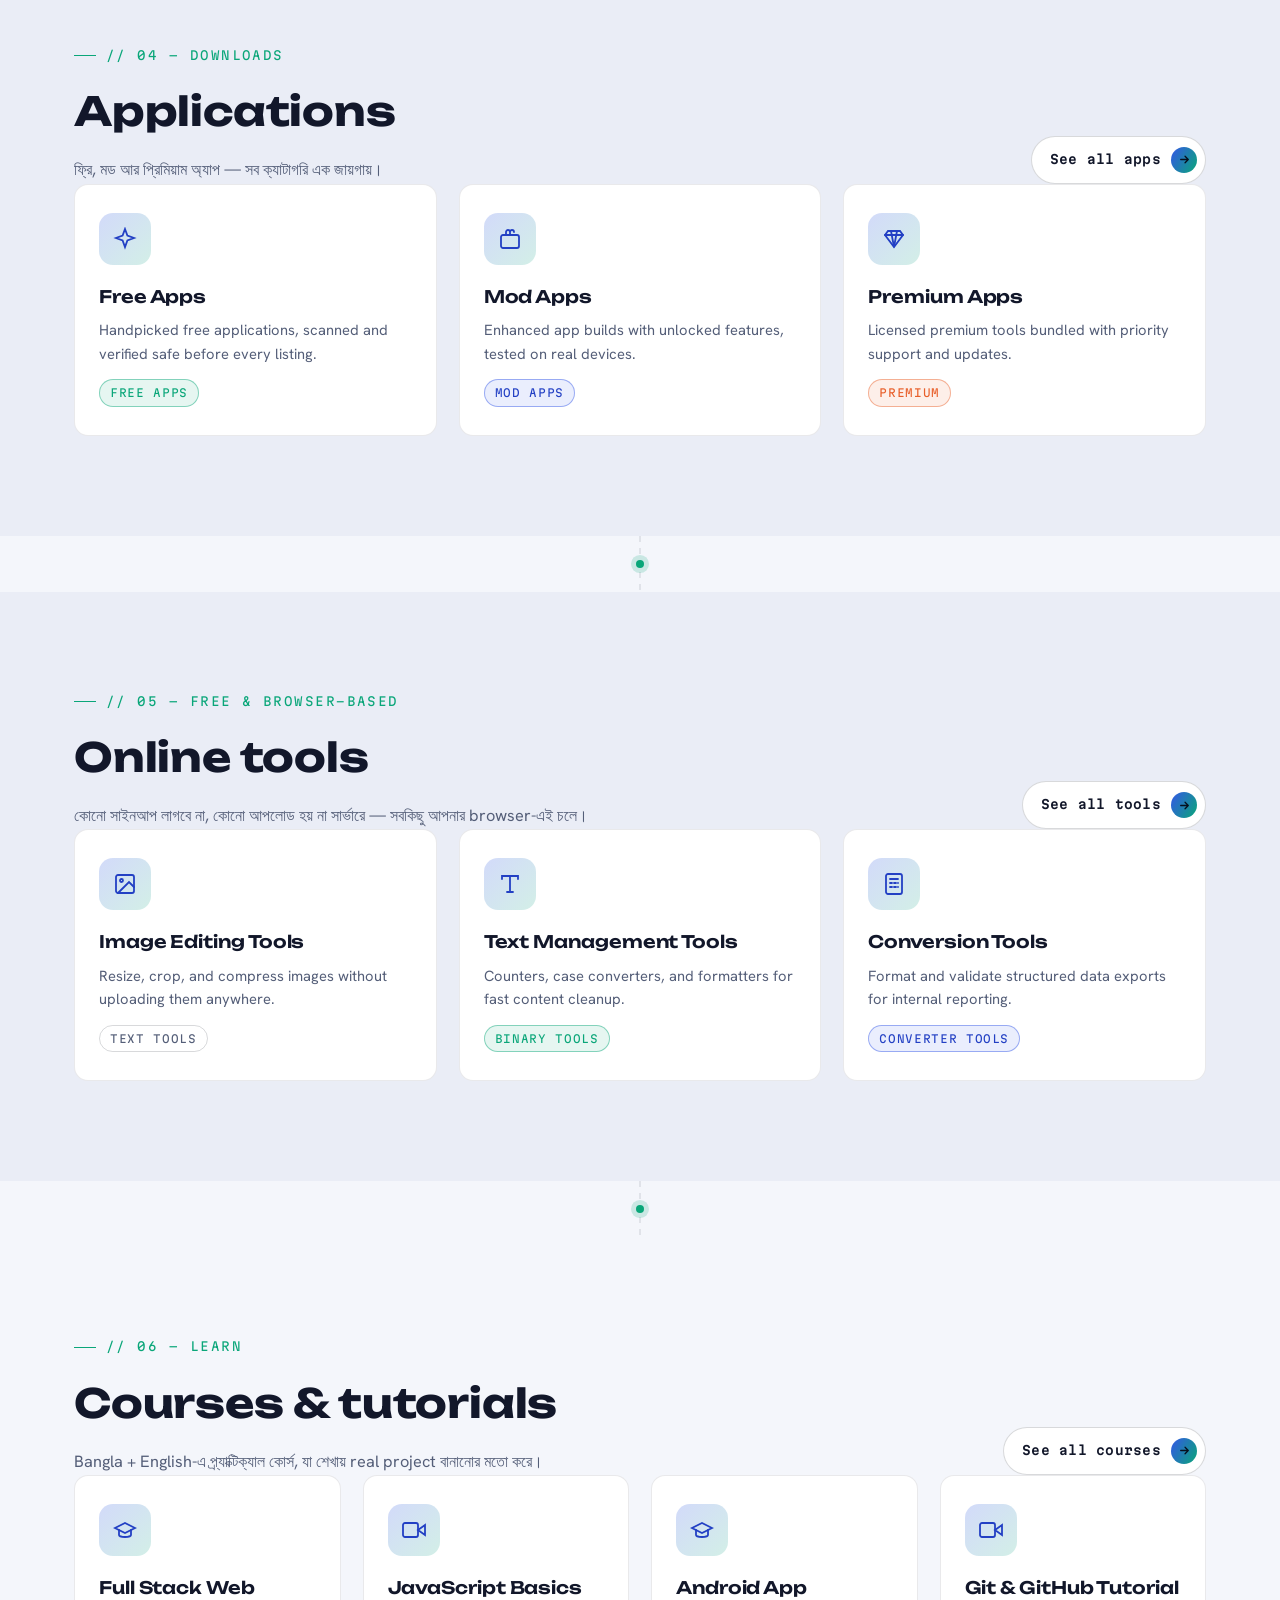
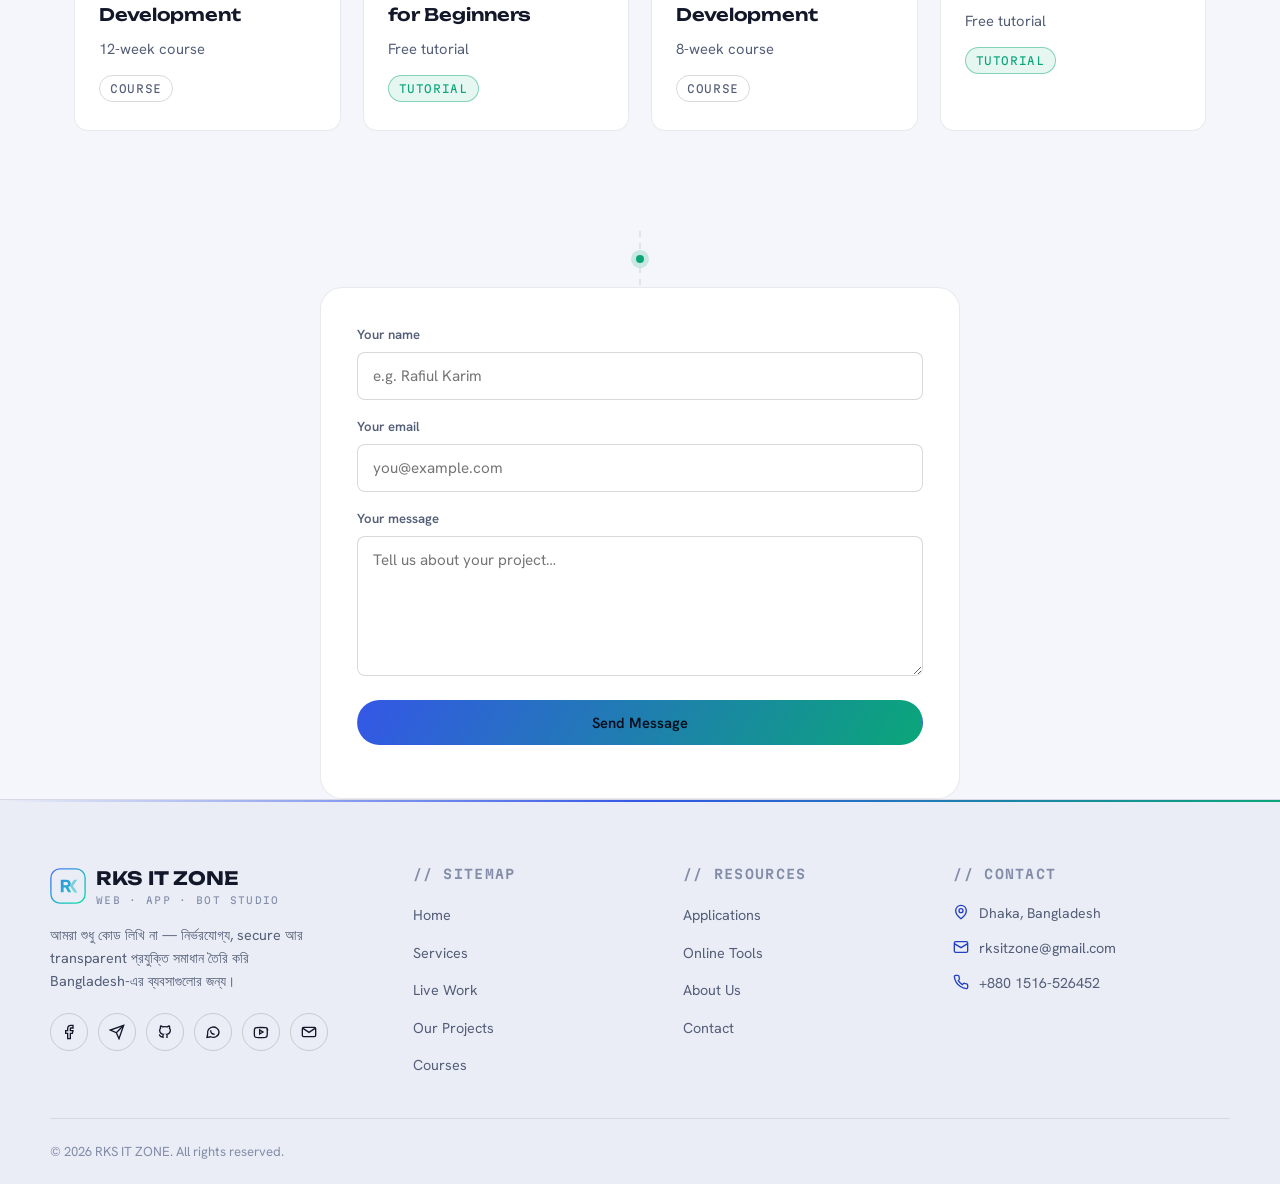
==== commit 8ba6f1da: "Update keywords and alternate name in index.html" ====
--- a/index.html
+++ b/index.html
@@ -4,10 +4,25 @@
 <head>
     <meta charset="UTF-8">
     <meta name="viewport" content="width=device-width, initial-scale=1.0">
-    <title>RKS IT ZONE — Web, App &amp; Bot Development Studio in Bangladesh</title>
+    <script>
+(function () {
+  try {
+    var sw = (window.screen && screen.width) || 0;
+    /* If the physical screen is phone/tablet-sized but the browser has
+       forced a much wider layout viewport (e.g. Chrome/Brave "Desktop site"
+       mode), rewrite the viewport meta tag so the real responsive CSS
+       breakpoints kick in instead of the shrunk-down desktop layout. */
+    if (sw && sw < 900 && window.innerWidth > sw + 150) {
+      var vp = document.querySelector('meta[name="viewport"]');
+      if (vp) vp.setAttribute('content', 'width=' + sw + ', initial-scale=1');
+    }
+  } catch (e) {}
+})();
+</script>
+<title>RKS IT ZONE — Web, App &amp; Bot Development Studio in Bangladesh</title>
     <meta name="description"
         content="RKS IT ZONE is a Bangladesh-based development studio building responsive websites, mobile apps, Telegram bots, and developer tools — with a transparent, security-first workflow.">
-    <meta name="keywords" content="RKS IT ZONE, RK SKILL BD, web development Bangladesh, app development Bangladesh, Telegram bot development, website design Dhaka, software studio Bangladesh, custom bot development, IT company Bangladesh">
+    <meta name="keywords" content="RKS IT ZONE, web development Bangladesh, app development Bangladesh, Telegram bot development, website design Dhaka, software studio Bangladesh, custom bot development, IT company Bangladesh">
 <meta name="robots" content="index, follow">
 <meta name="author" content="RKS IT ZONE">
 <meta name="theme-color" content="#0b0f14">
@@ -35,7 +50,7 @@
       "@context": "https://schema.org",
       "@type": "Organization",
       "name": "RKS IT ZONE",
-      "alternateName": "RK SKILL BD",
+      "alternateName": "RKS IT ZONE",
       "url": "https://rksitzone.vercel.app/",
       "logo": "https://rksitzone.vercel.app/images/logo.svg",
       "description": "RKS IT ZONE is a Bangladesh-based development studio building responsive websites, mobile apps, Telegram bots, and developer tools.",
@@ -182,7 +197,7 @@
                     <div class="card">
                         <div class="browser-frame">
                             <div class="browser-bar"><span></span><span></span><span></span>
-                                <div class="url mono">t.me/rkskillbot</div>
+                                <div class="url mono">t.me/rksitzonebot</div>
                             </div>
                             <div class="browser-screen" style="--gscolor:var(--warm)">
                                 <div class="glow"></div>
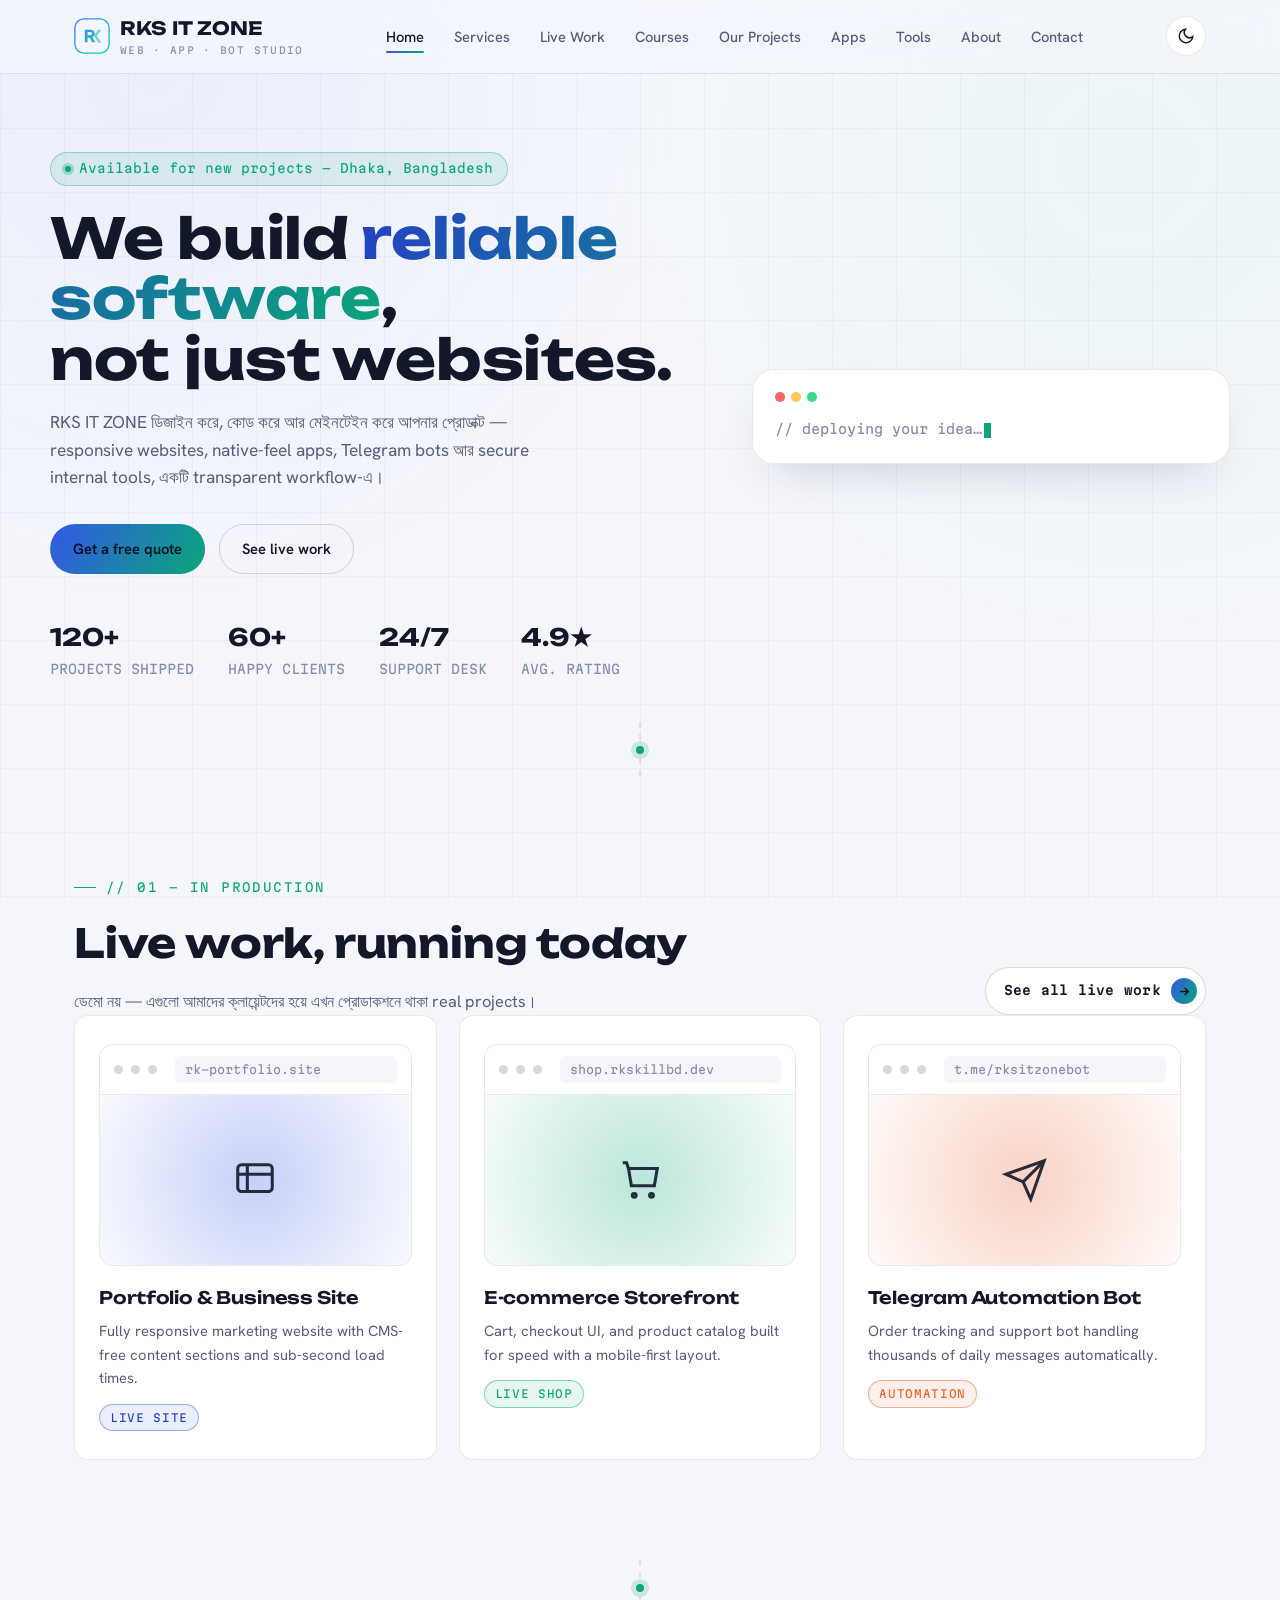
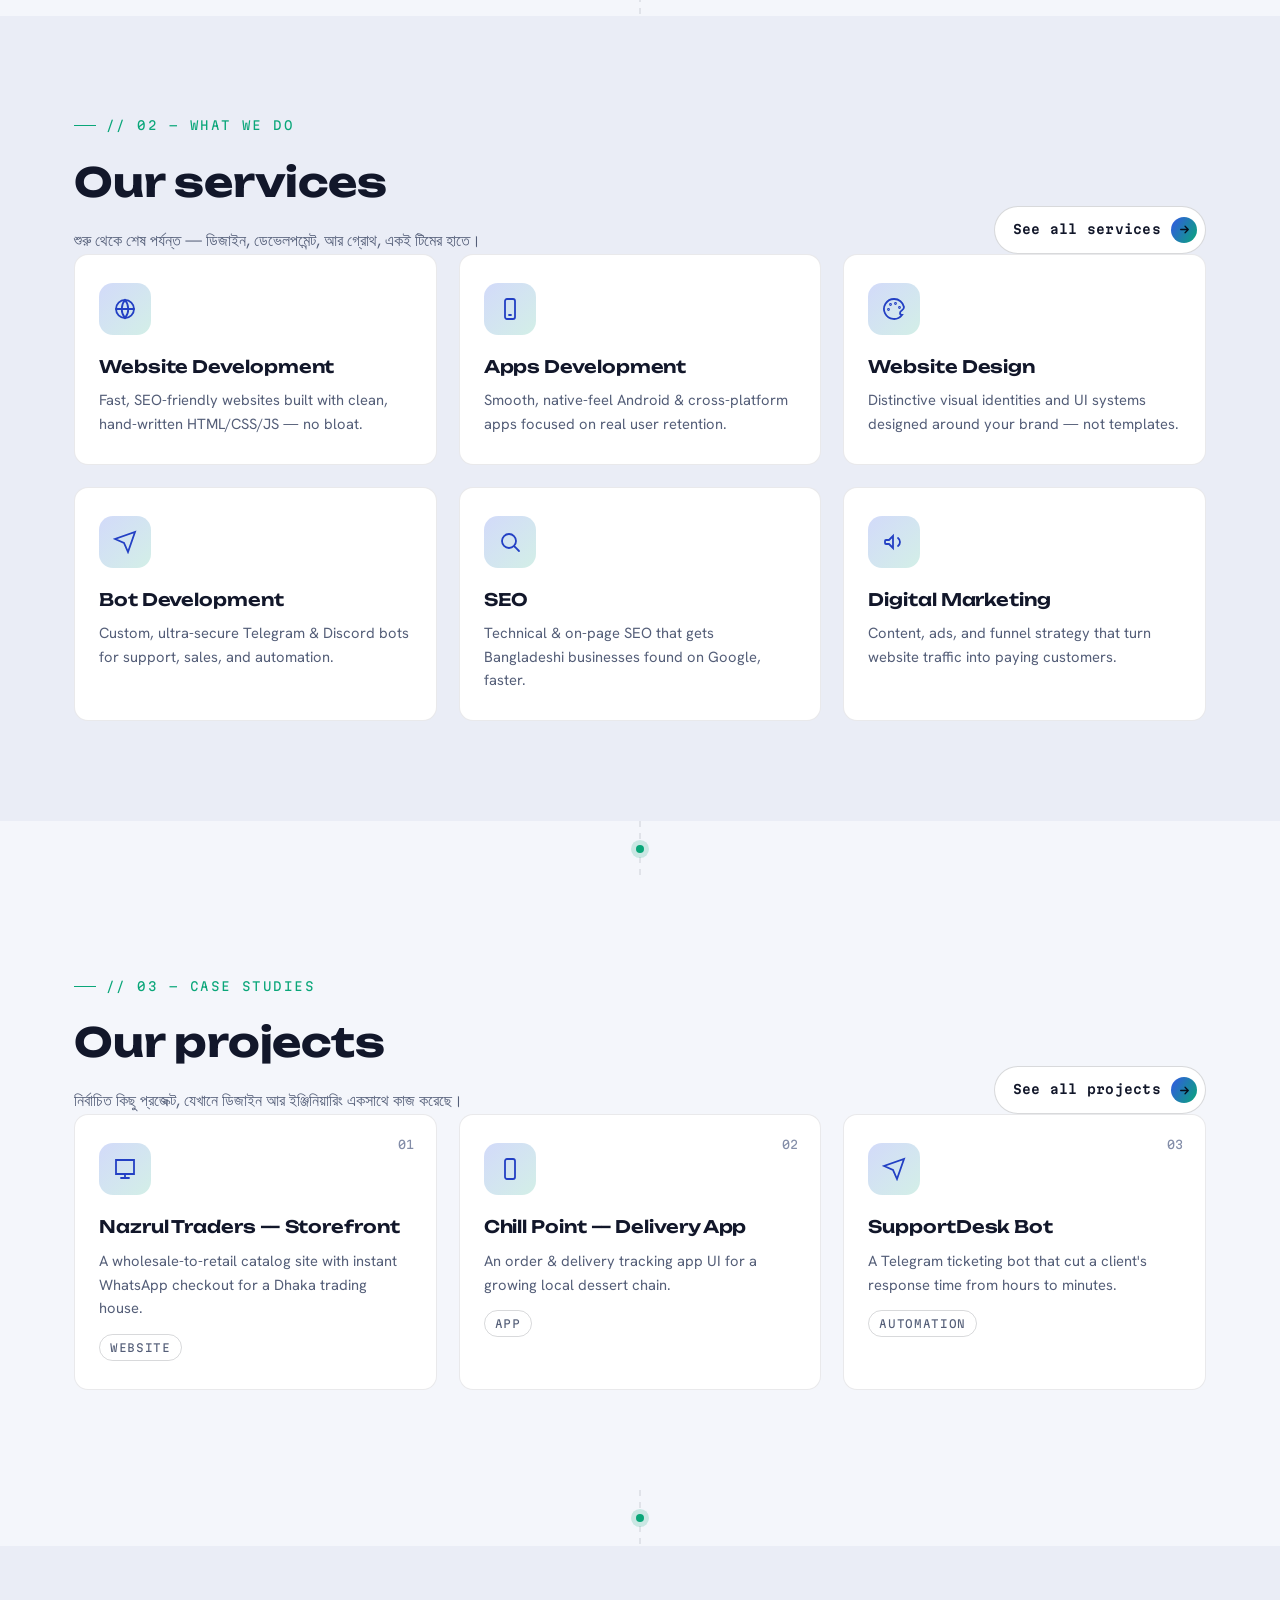
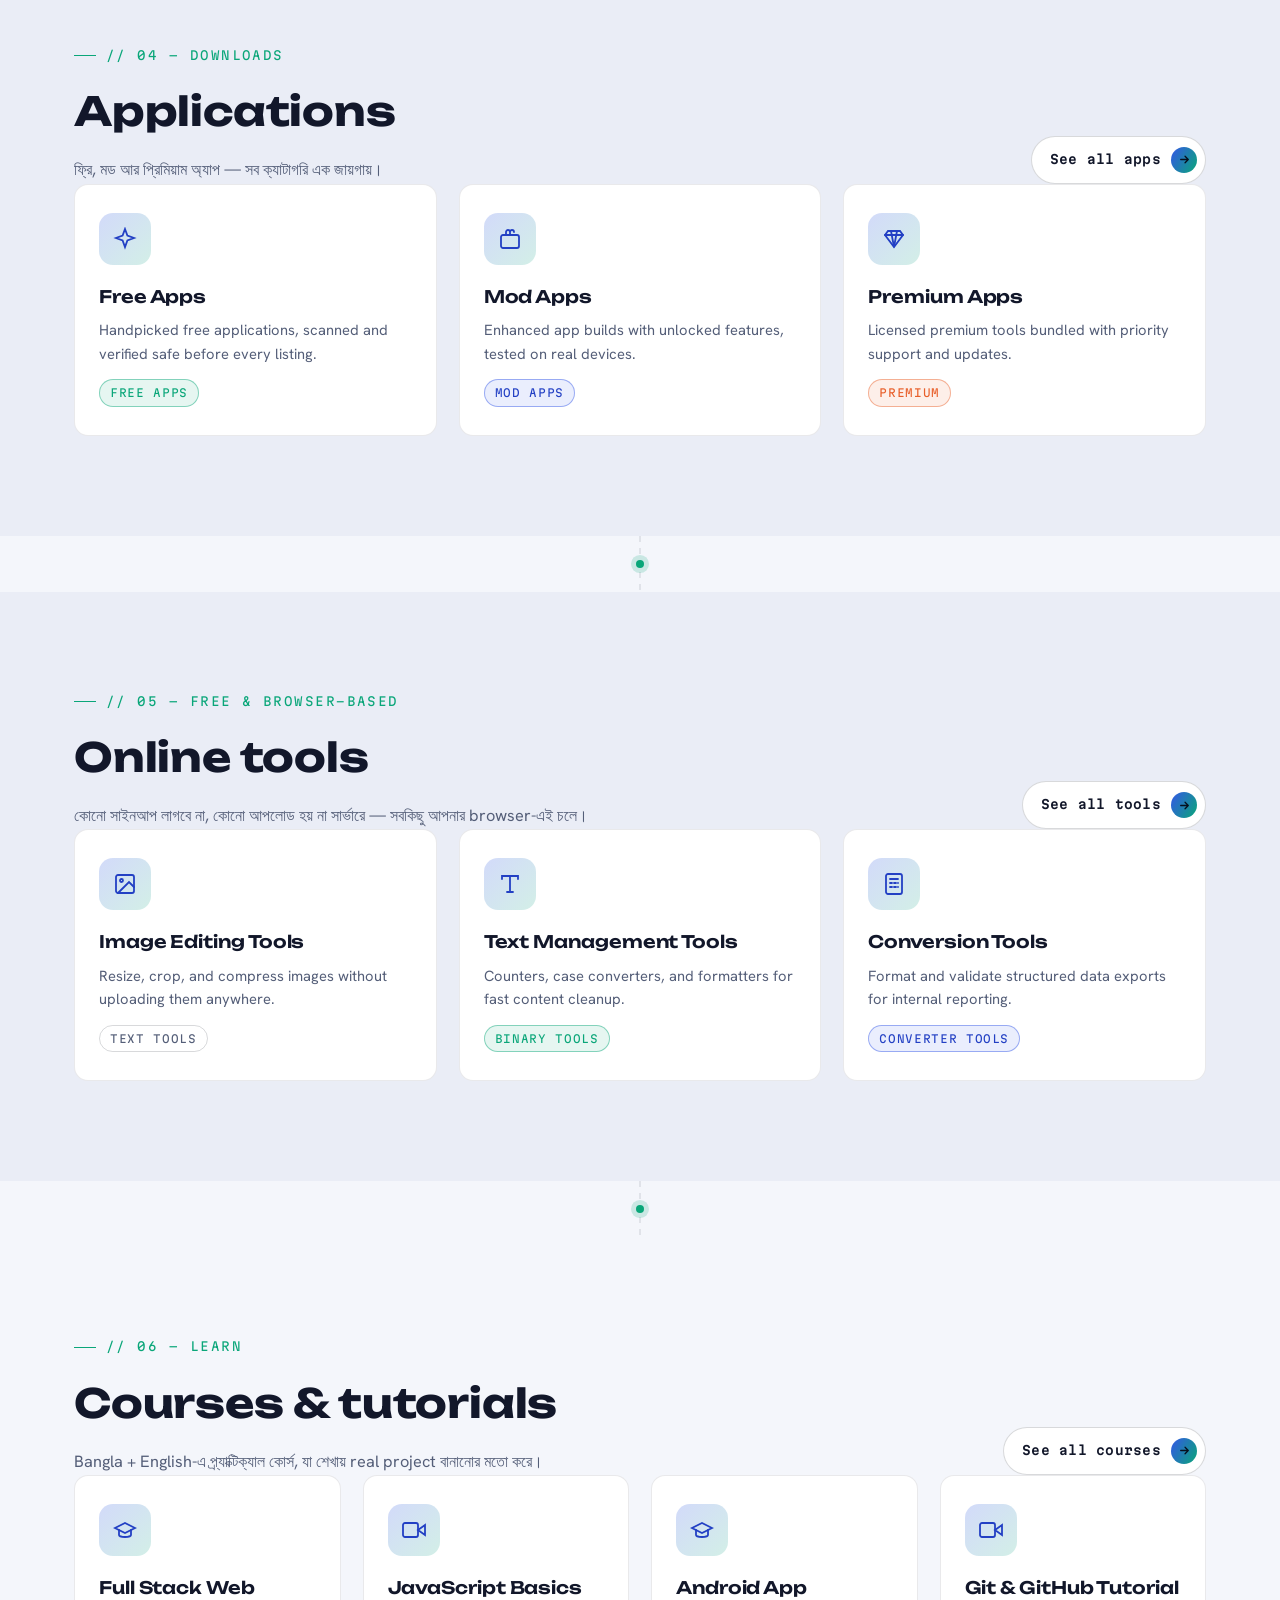
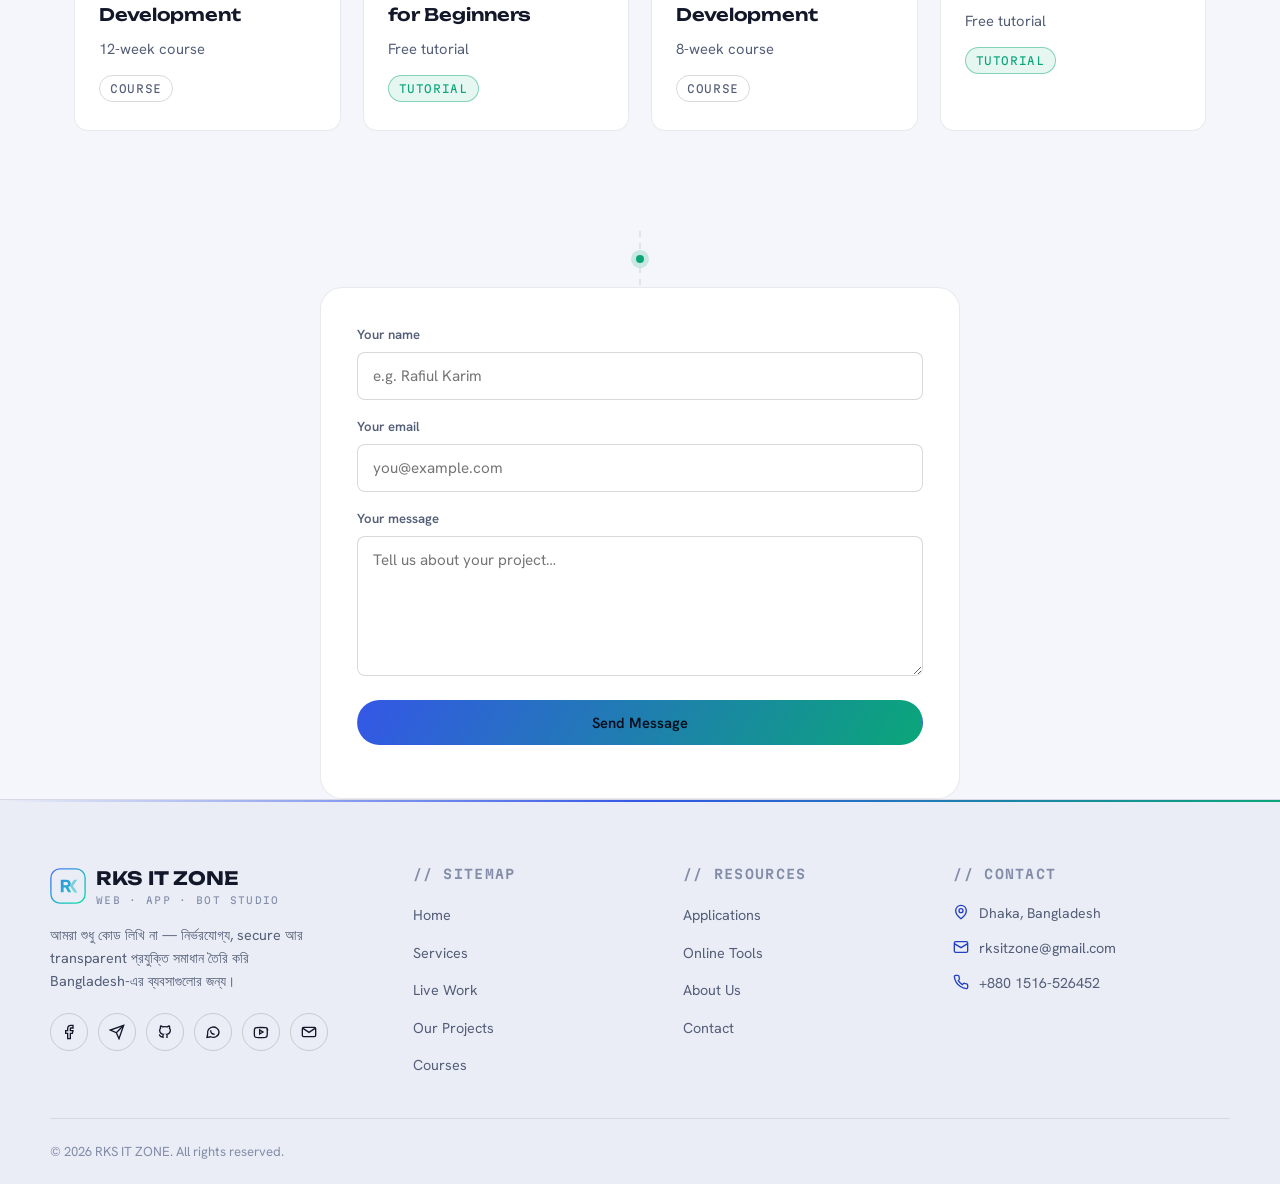
==== commit b52f00b9: "Update index.html" ====
--- a/index.html
+++ b/index.html
@@ -135,7 +135,7 @@
                 <div class="hero-panel">
                     <div class="dots"><span></span><span></span><span></span></div>
                     <pre class="mono"
-                        data-type-lines='["<span class=\"cm\">// deploying your idea…</span>","<span class=\"kw\">const</span> studio = <span class=\"kw\">new</span> RKSkillBD();","studio.<span class=\"st\">build</span>([","  <span class=\"st\">\"website\"</span>, <span class=\"st\">\"mobile app\"</span>,","  <span class=\"st\">\"telegram bot\"</span>, <span class=\"st\">\"seo\"</span>","]);","studio.<span class=\"st\">deploy</span>(); <span class=\"cm\">// ✓ live in prod</span>"]'><span class="type-cursor"></span></pre>
+                        data-type-lines='["<span class=\"cm\">// deploying your idea…</span>","<span class=\"kw\">const</span> studio = <span class=\"kw\">new</span> RKSITZONE();","studio.<span class=\"st\">build</span>([","  <span class=\"st\">\"website\"</span>, <span class=\"st\">\"mobile app\"</span>,","  <span class=\"st\">\"telegram bot\"</span>, <span class=\"st\">\"seo\"</span>","]);","studio.<span class=\"st\">deploy</span>(); <span class=\"cm\">// ✓ live in prod</span>"]'><span class="type-cursor"></span></pre>
                 </div>
             </div>
         </section>
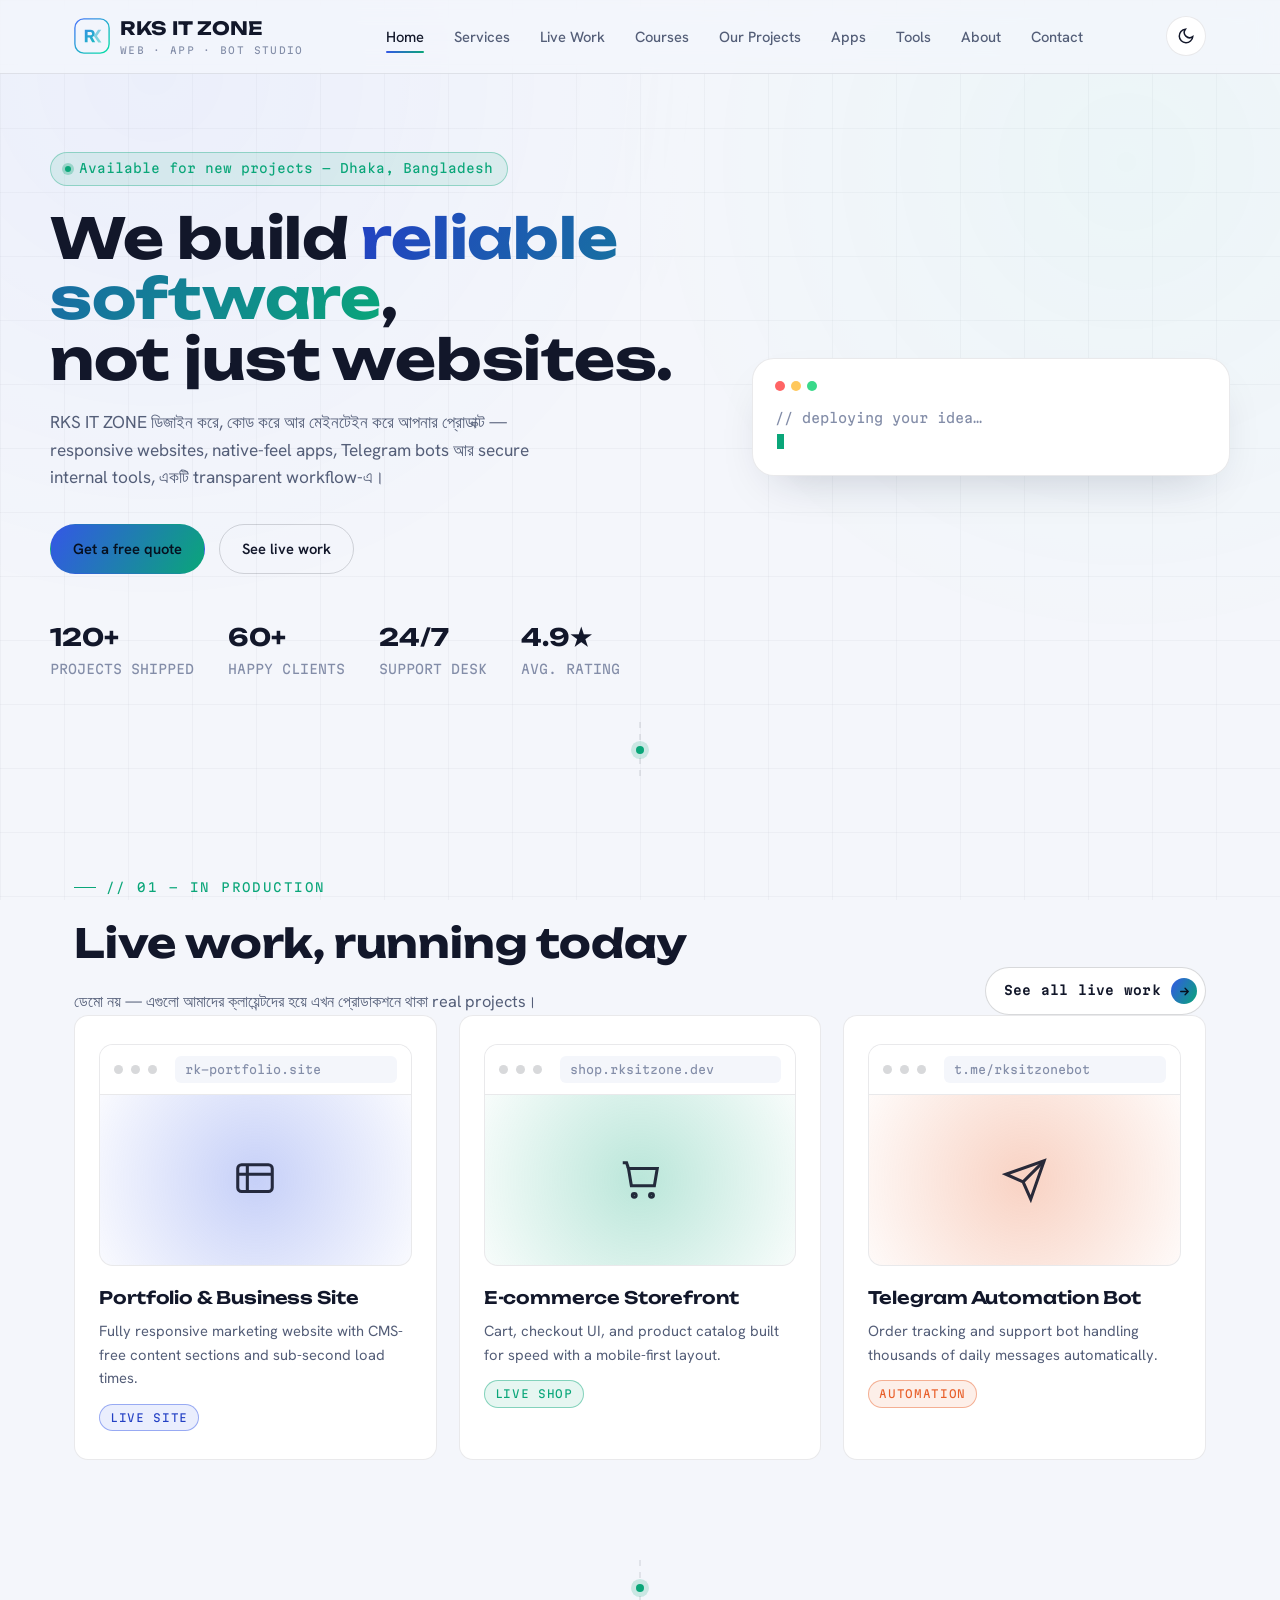
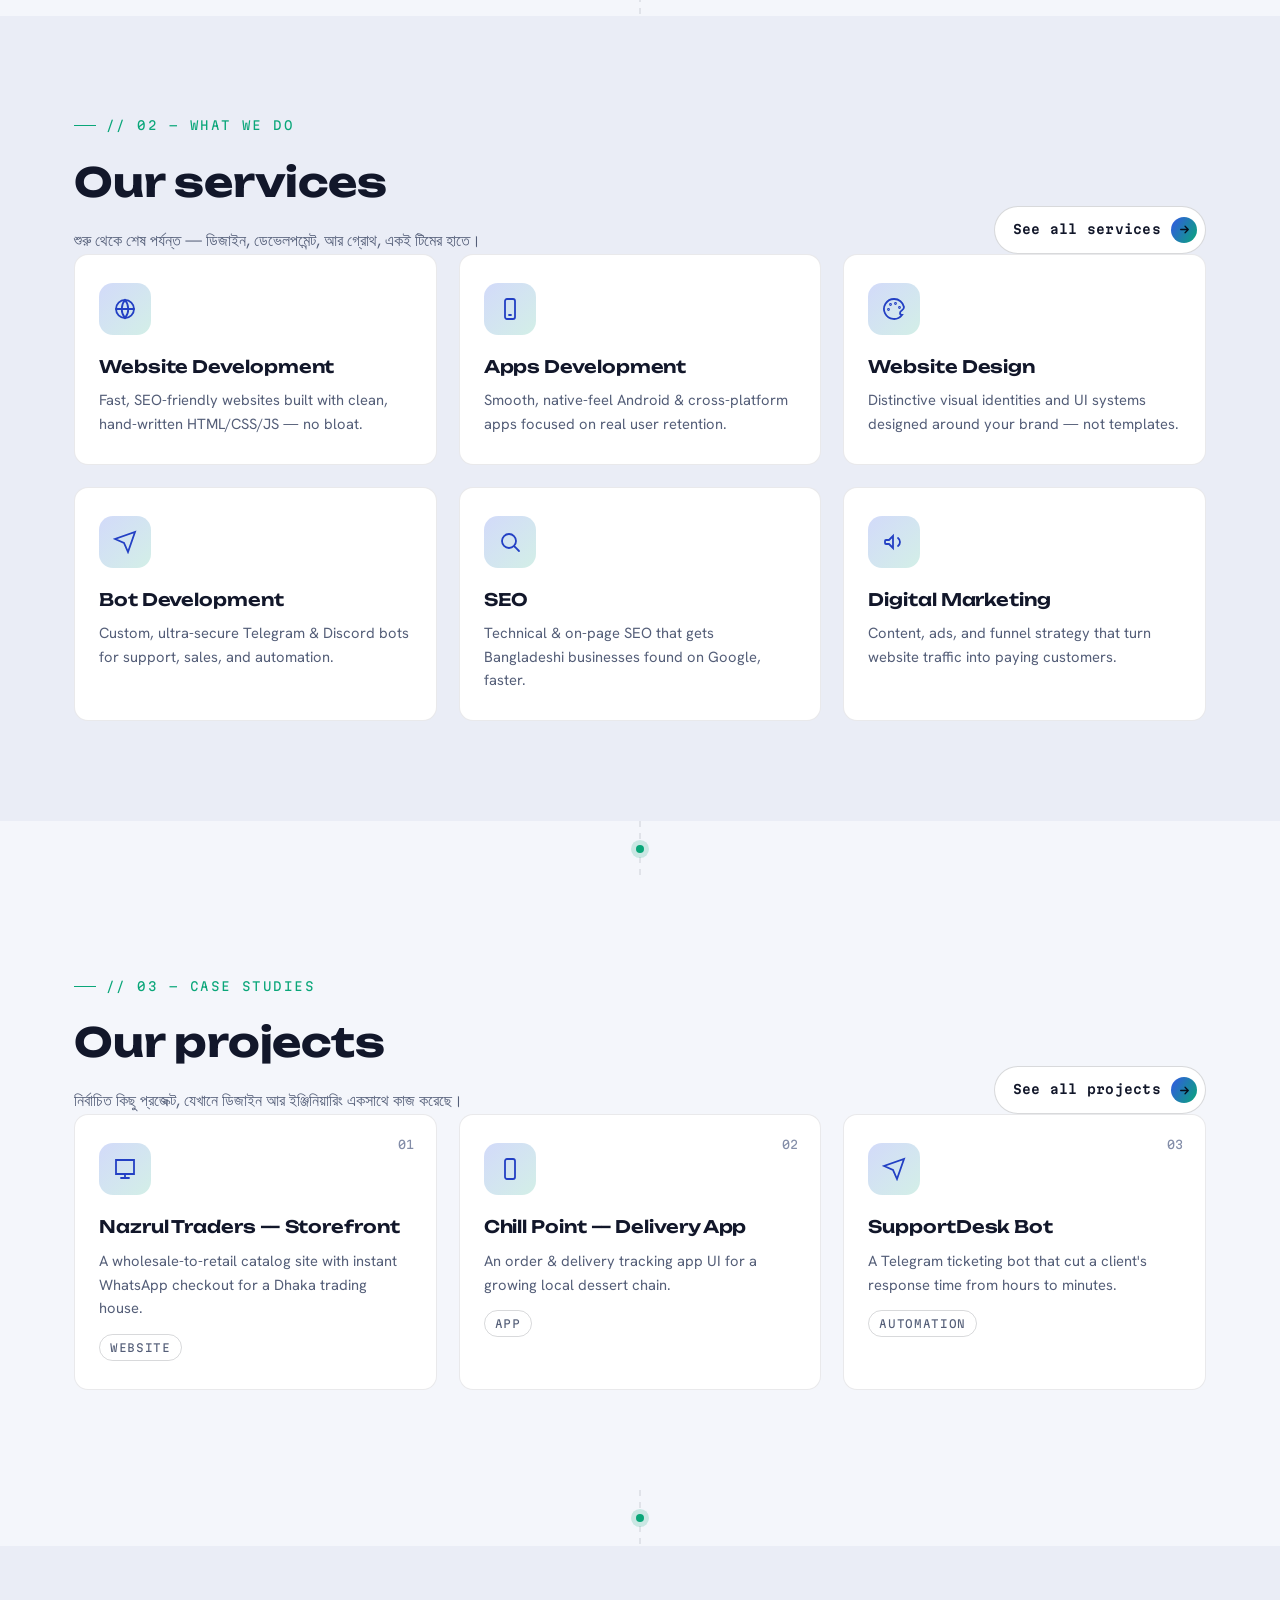
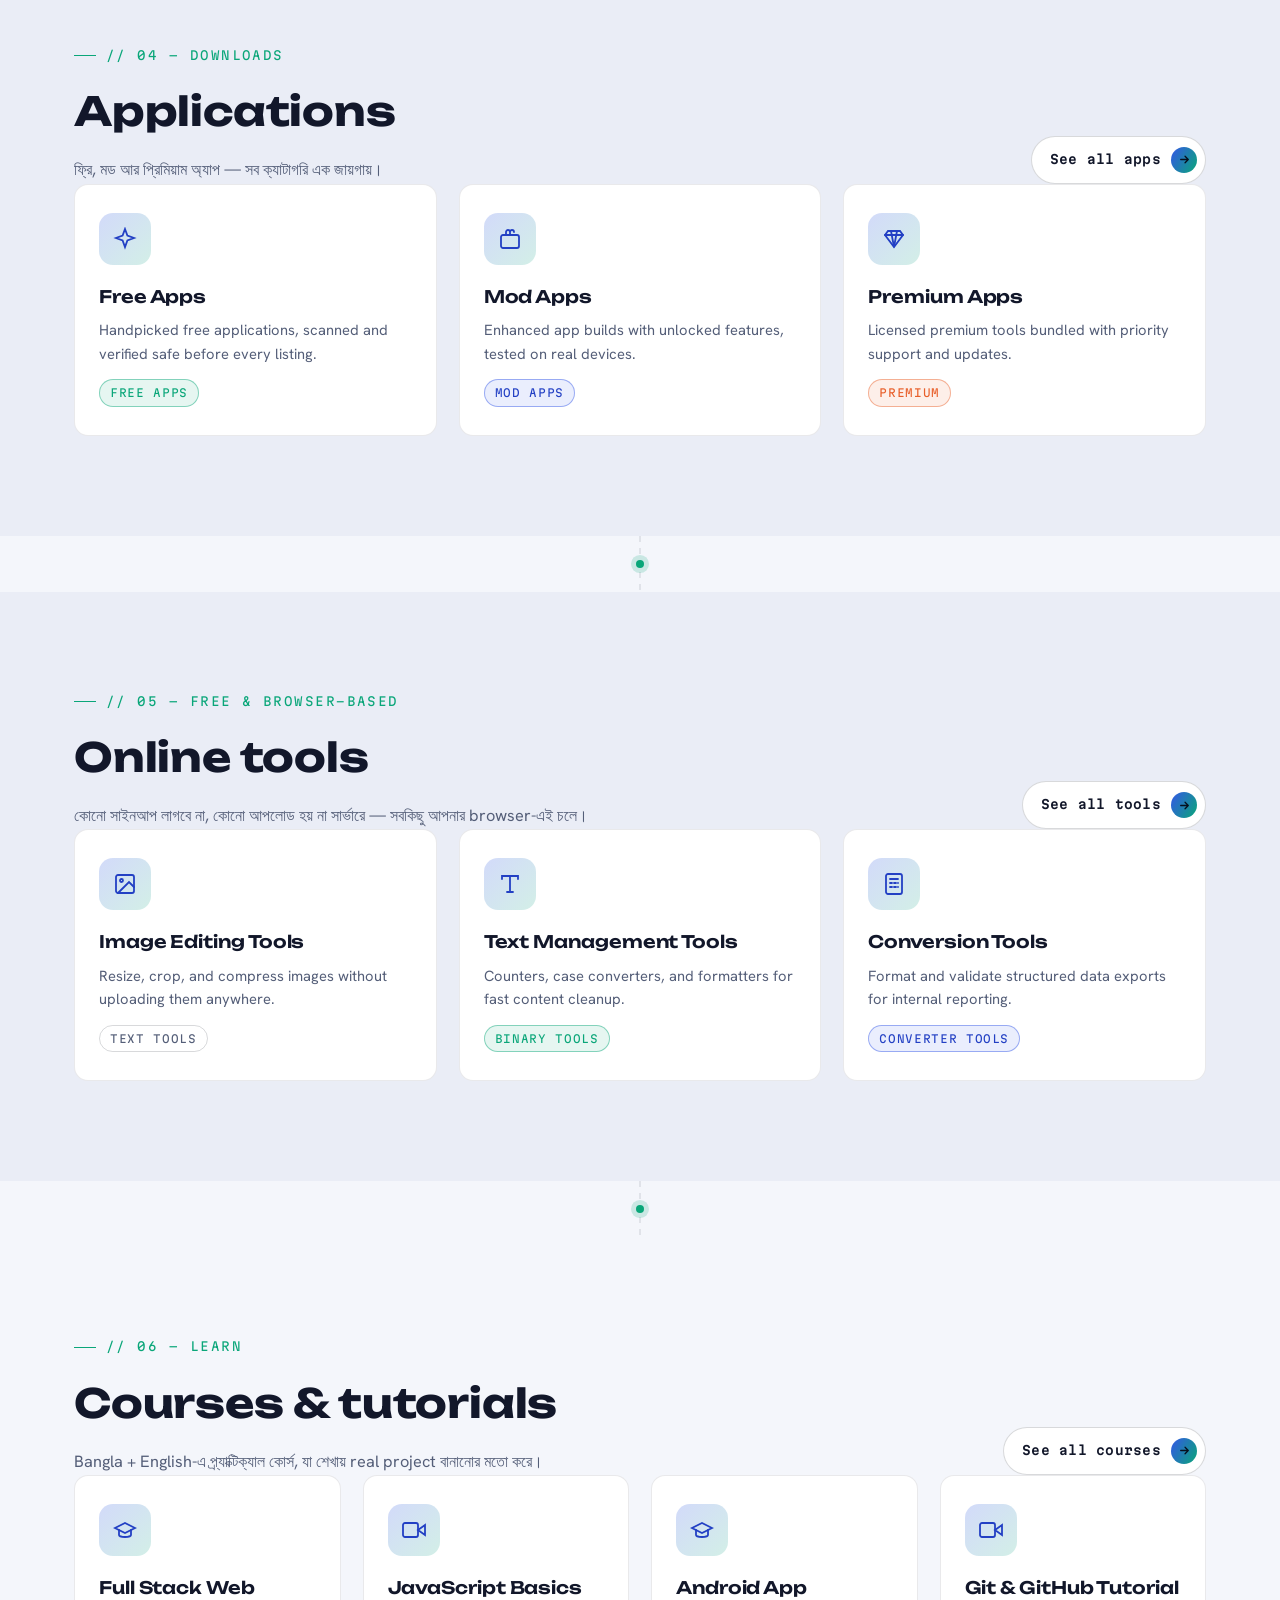
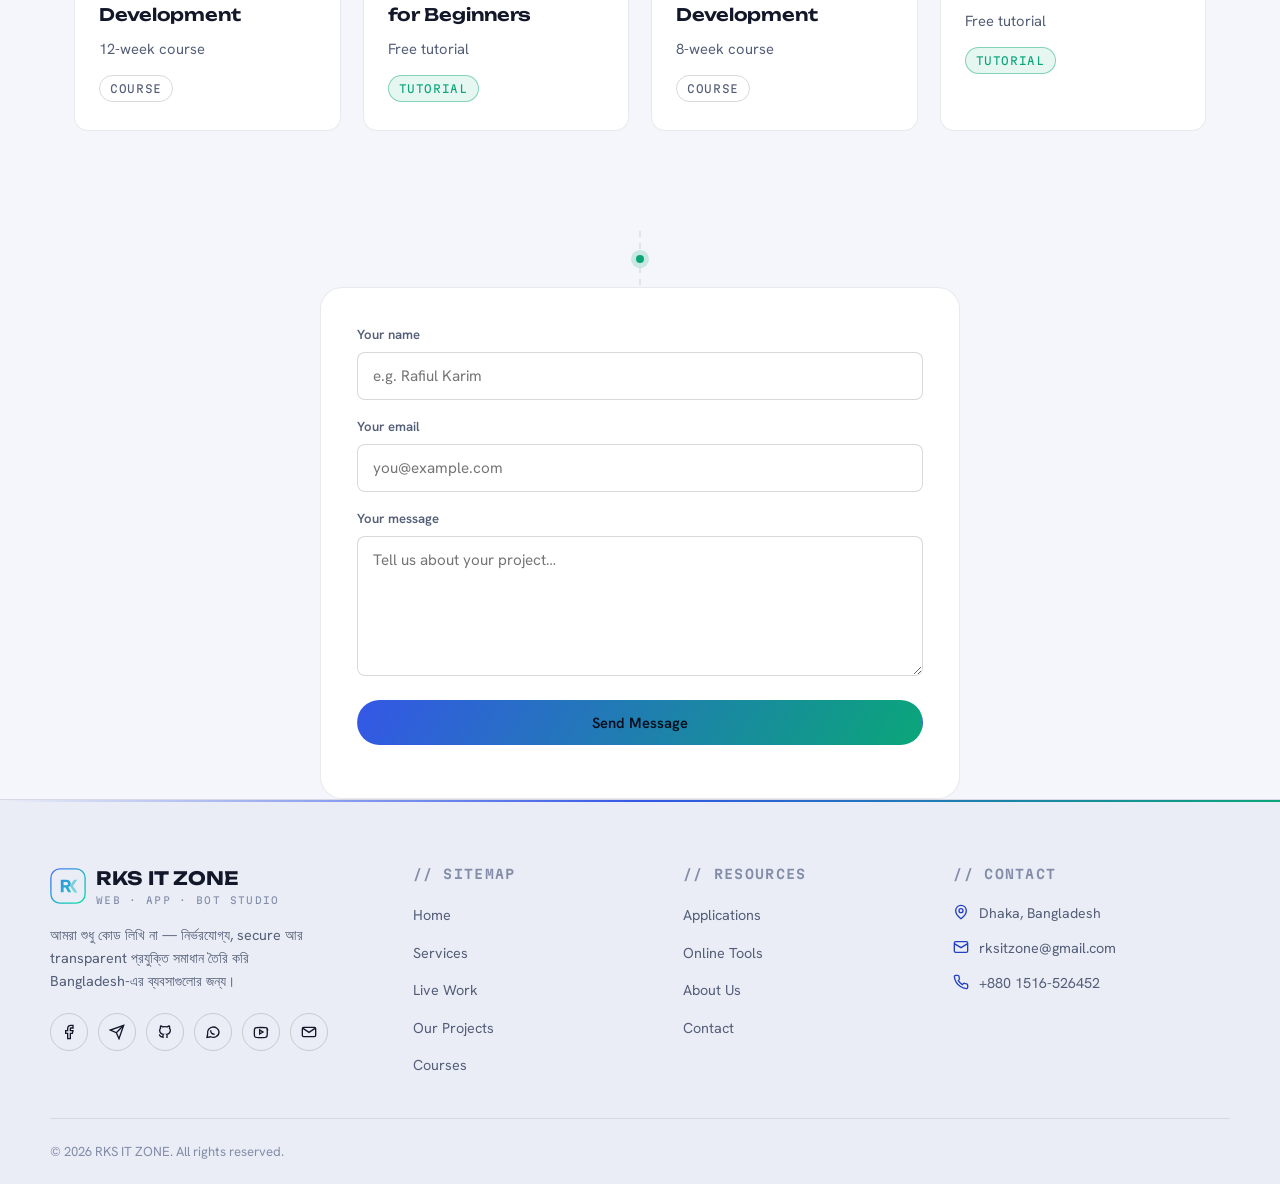
==== commit 709422c0: "Update URL from shop.rkskillbd.dev to shop.rksitzone.dev" ====
--- a/index.html
+++ b/index.html
@@ -178,7 +178,7 @@
                     <div class="card">
                         <div class="browser-frame">
                             <div class="browser-bar"><span></span><span></span><span></span>
-                                <div class="url mono">shop.rkskillbd.dev</div>
+                                <div class="url mono">shop.rksitzone.dev</div>
                             </div>
                             <div class="browser-screen" style="--gscolor:var(--accent)">
                                 <div class="glow"></div>
